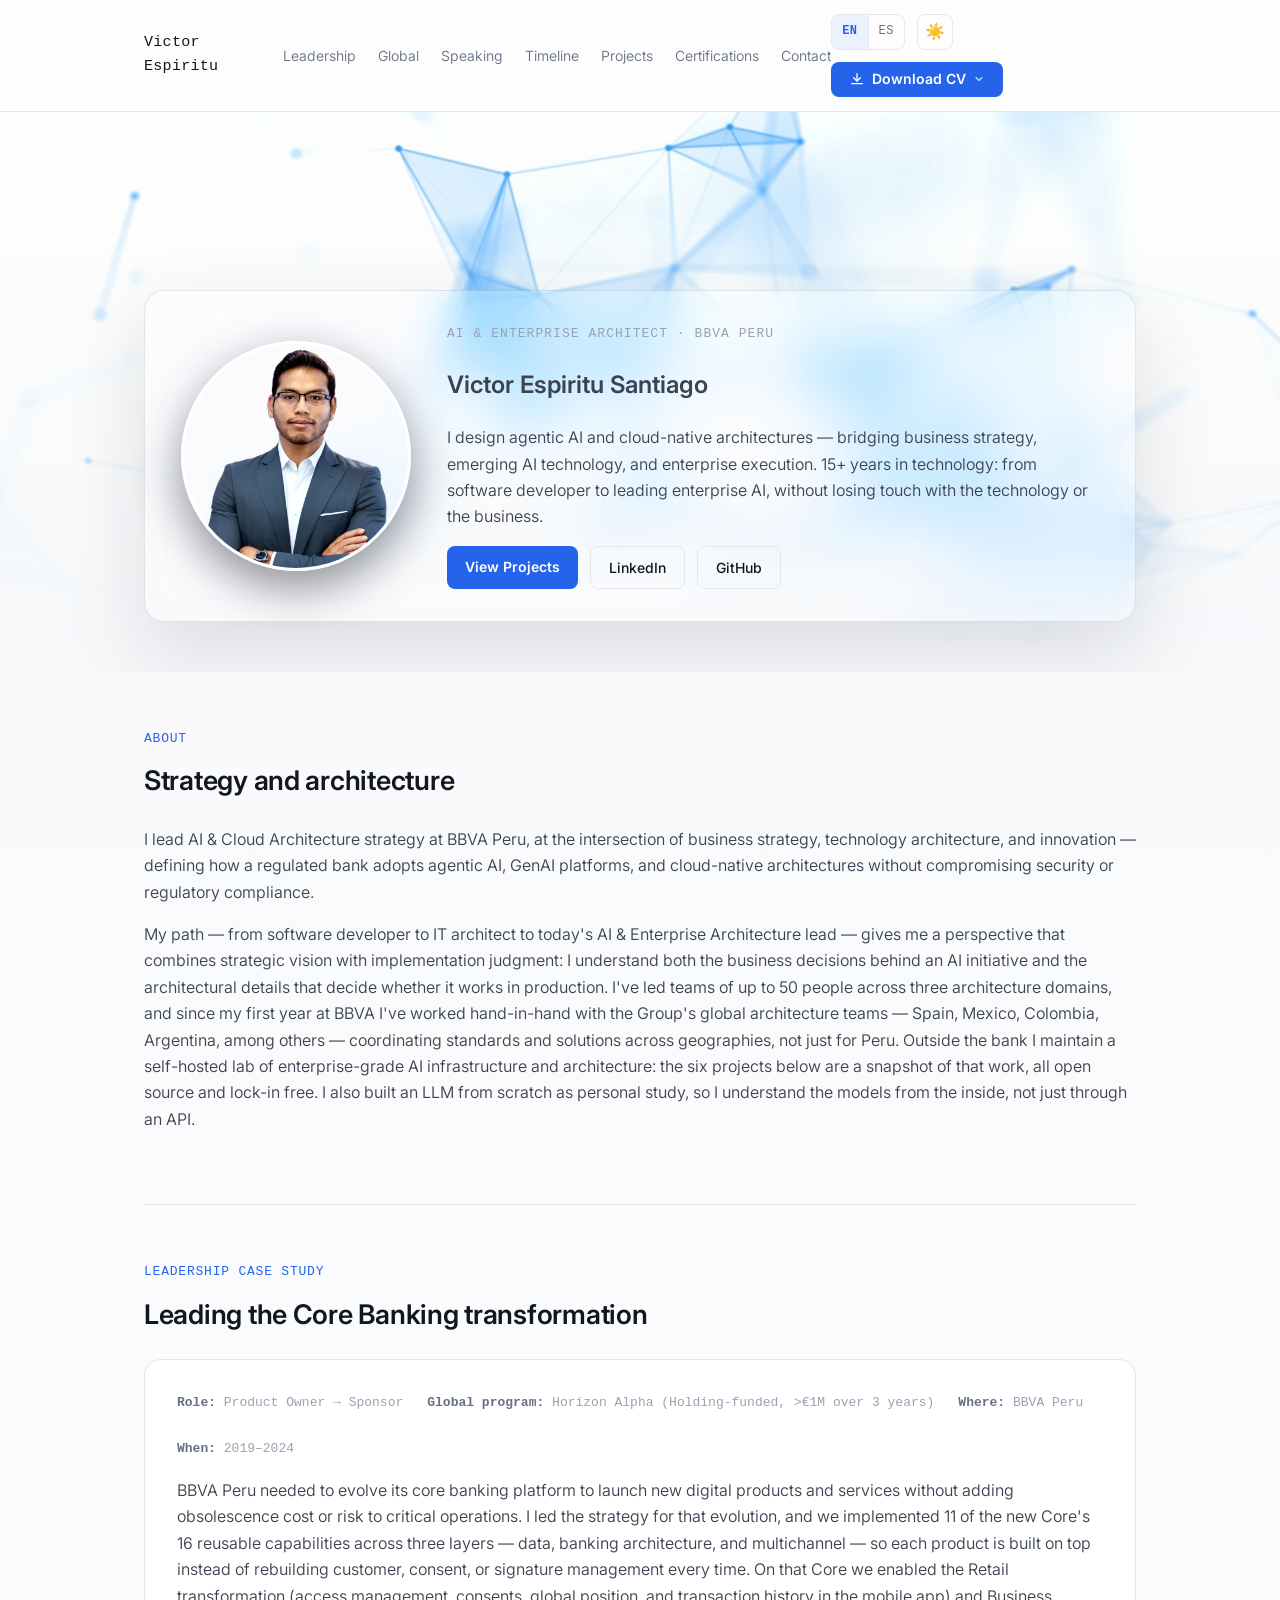
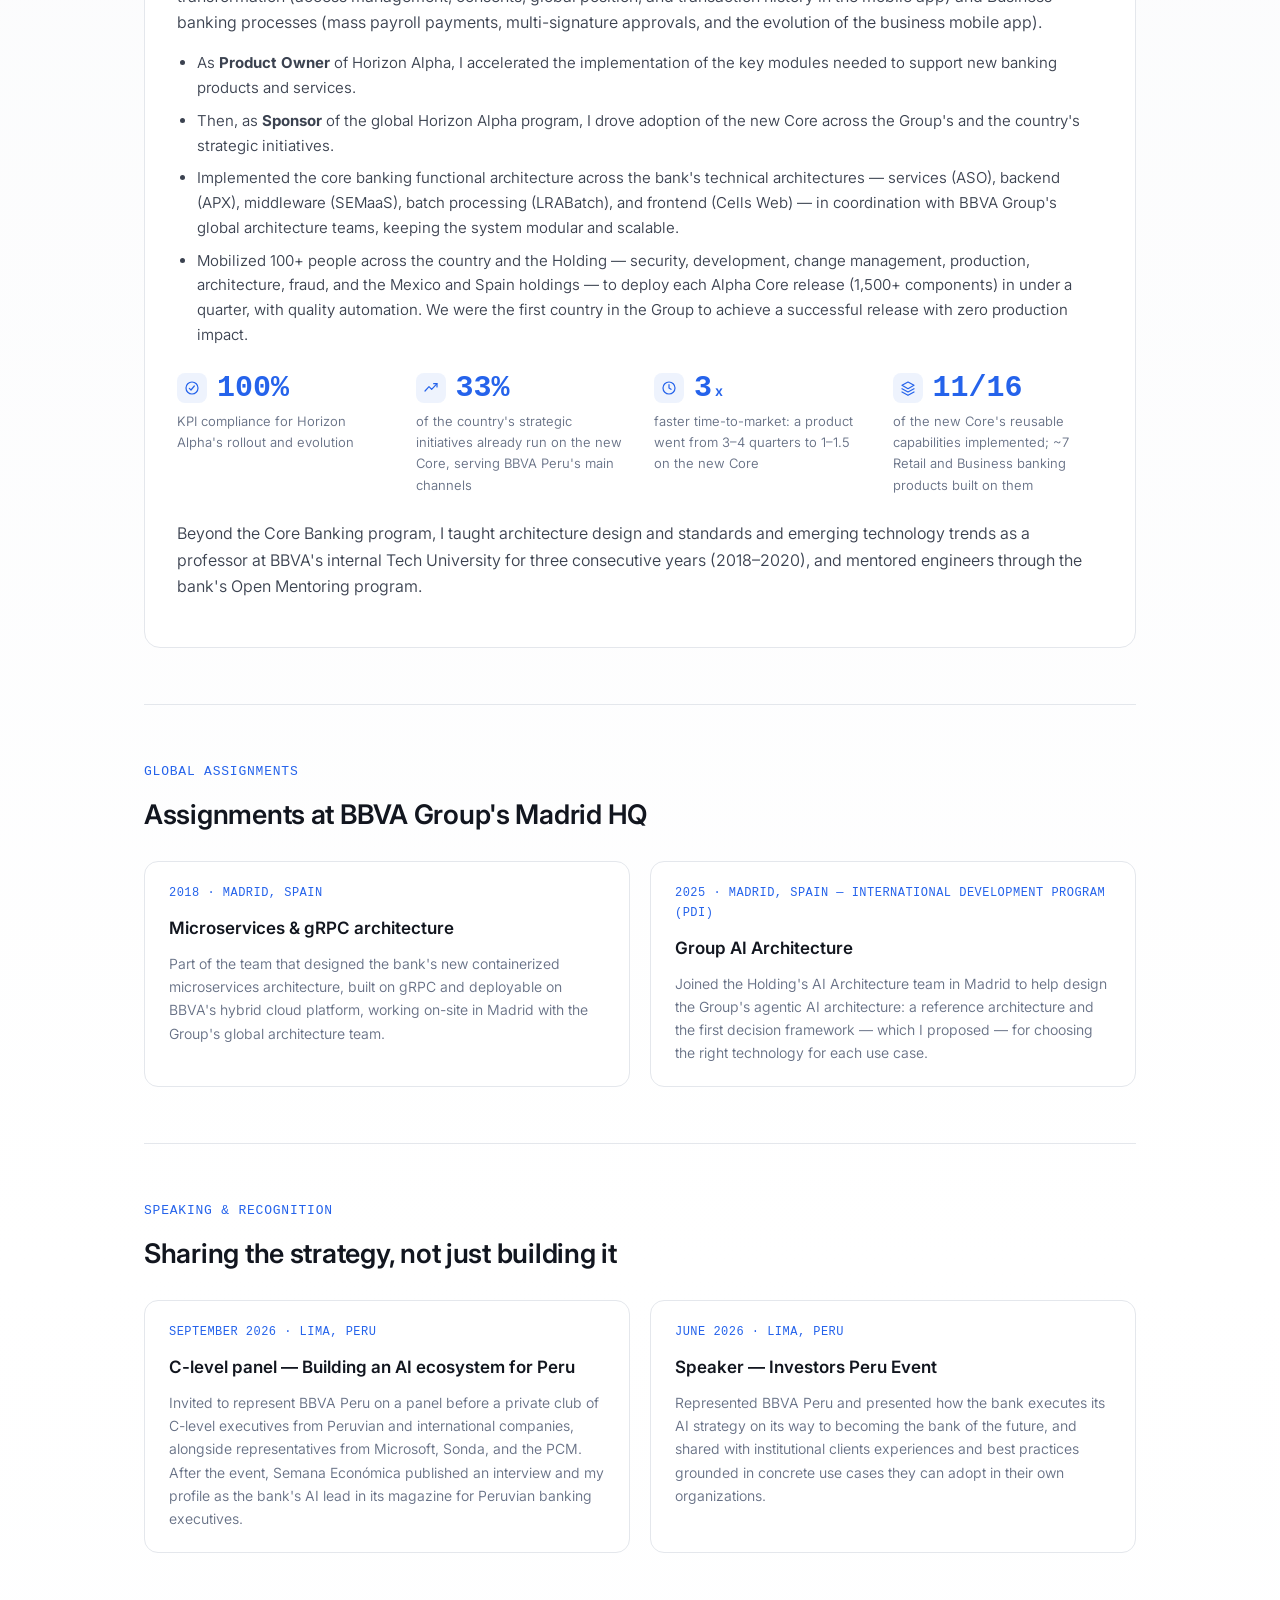
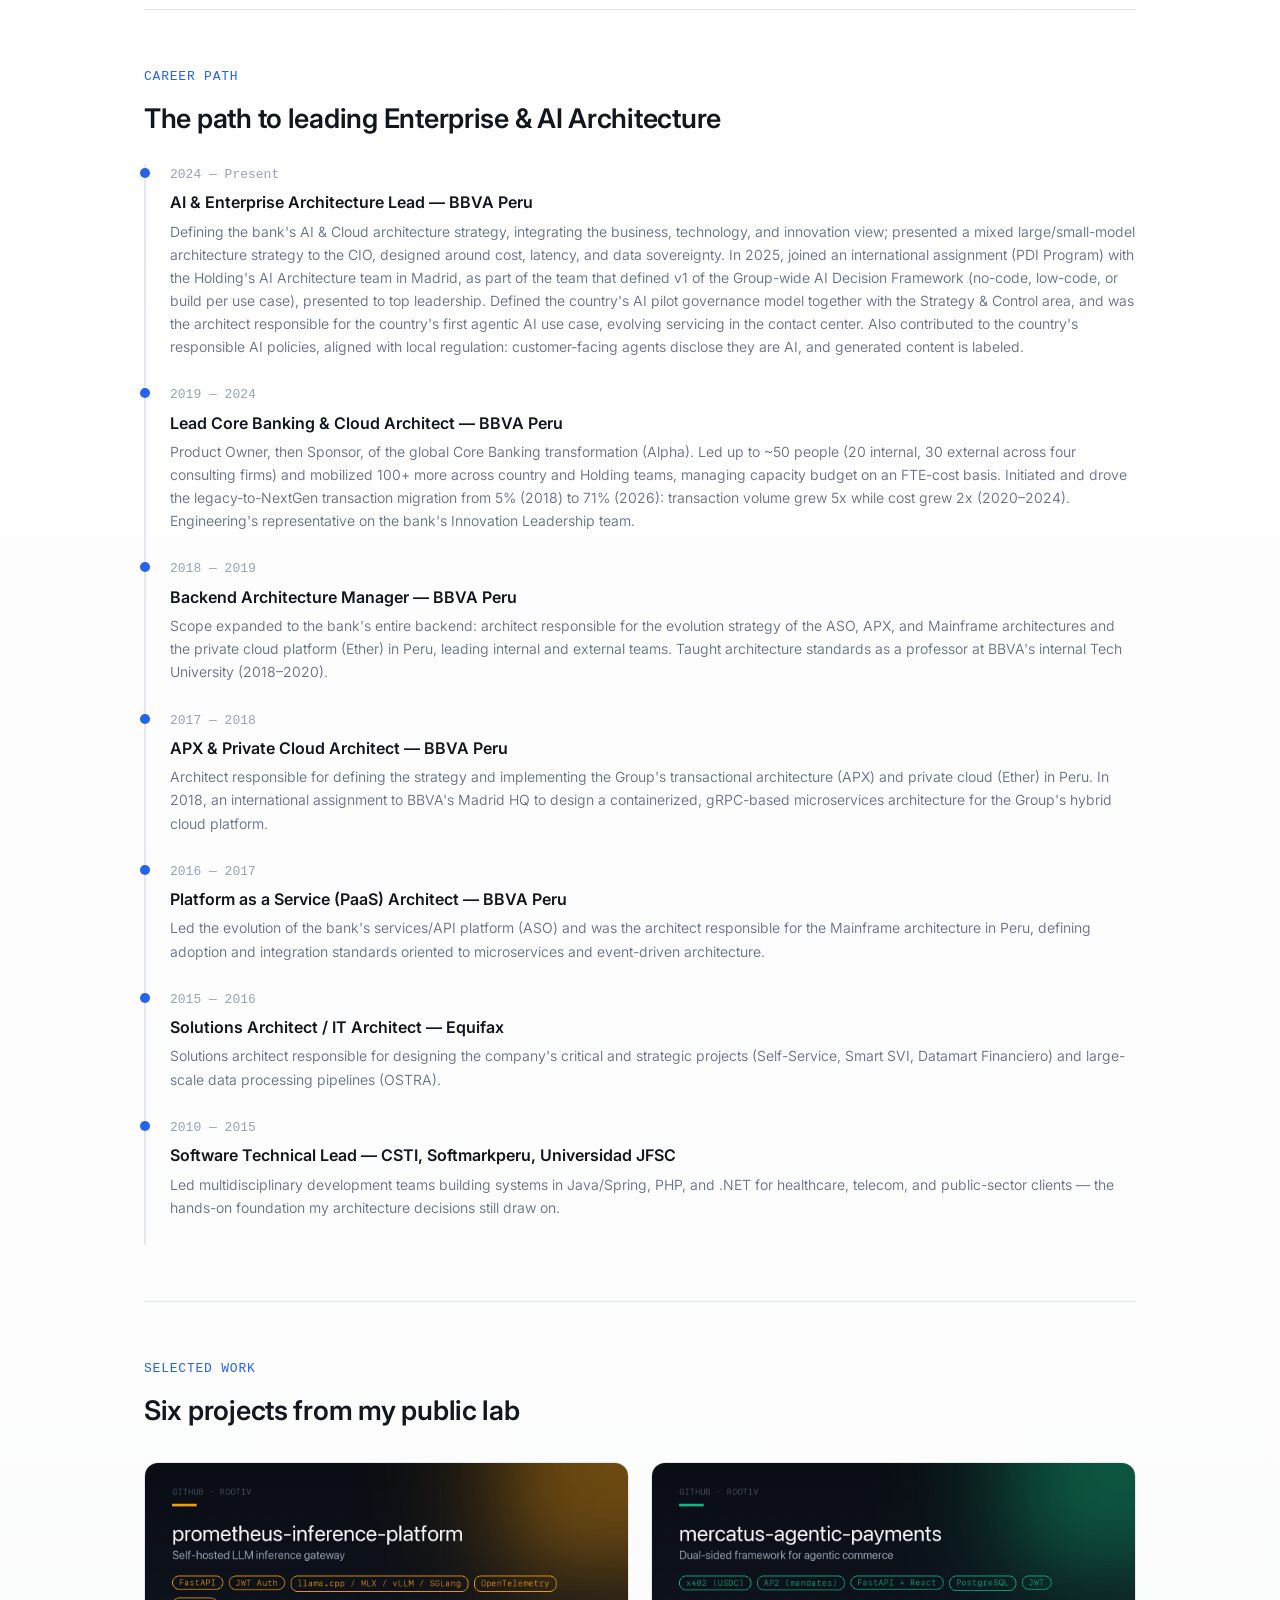
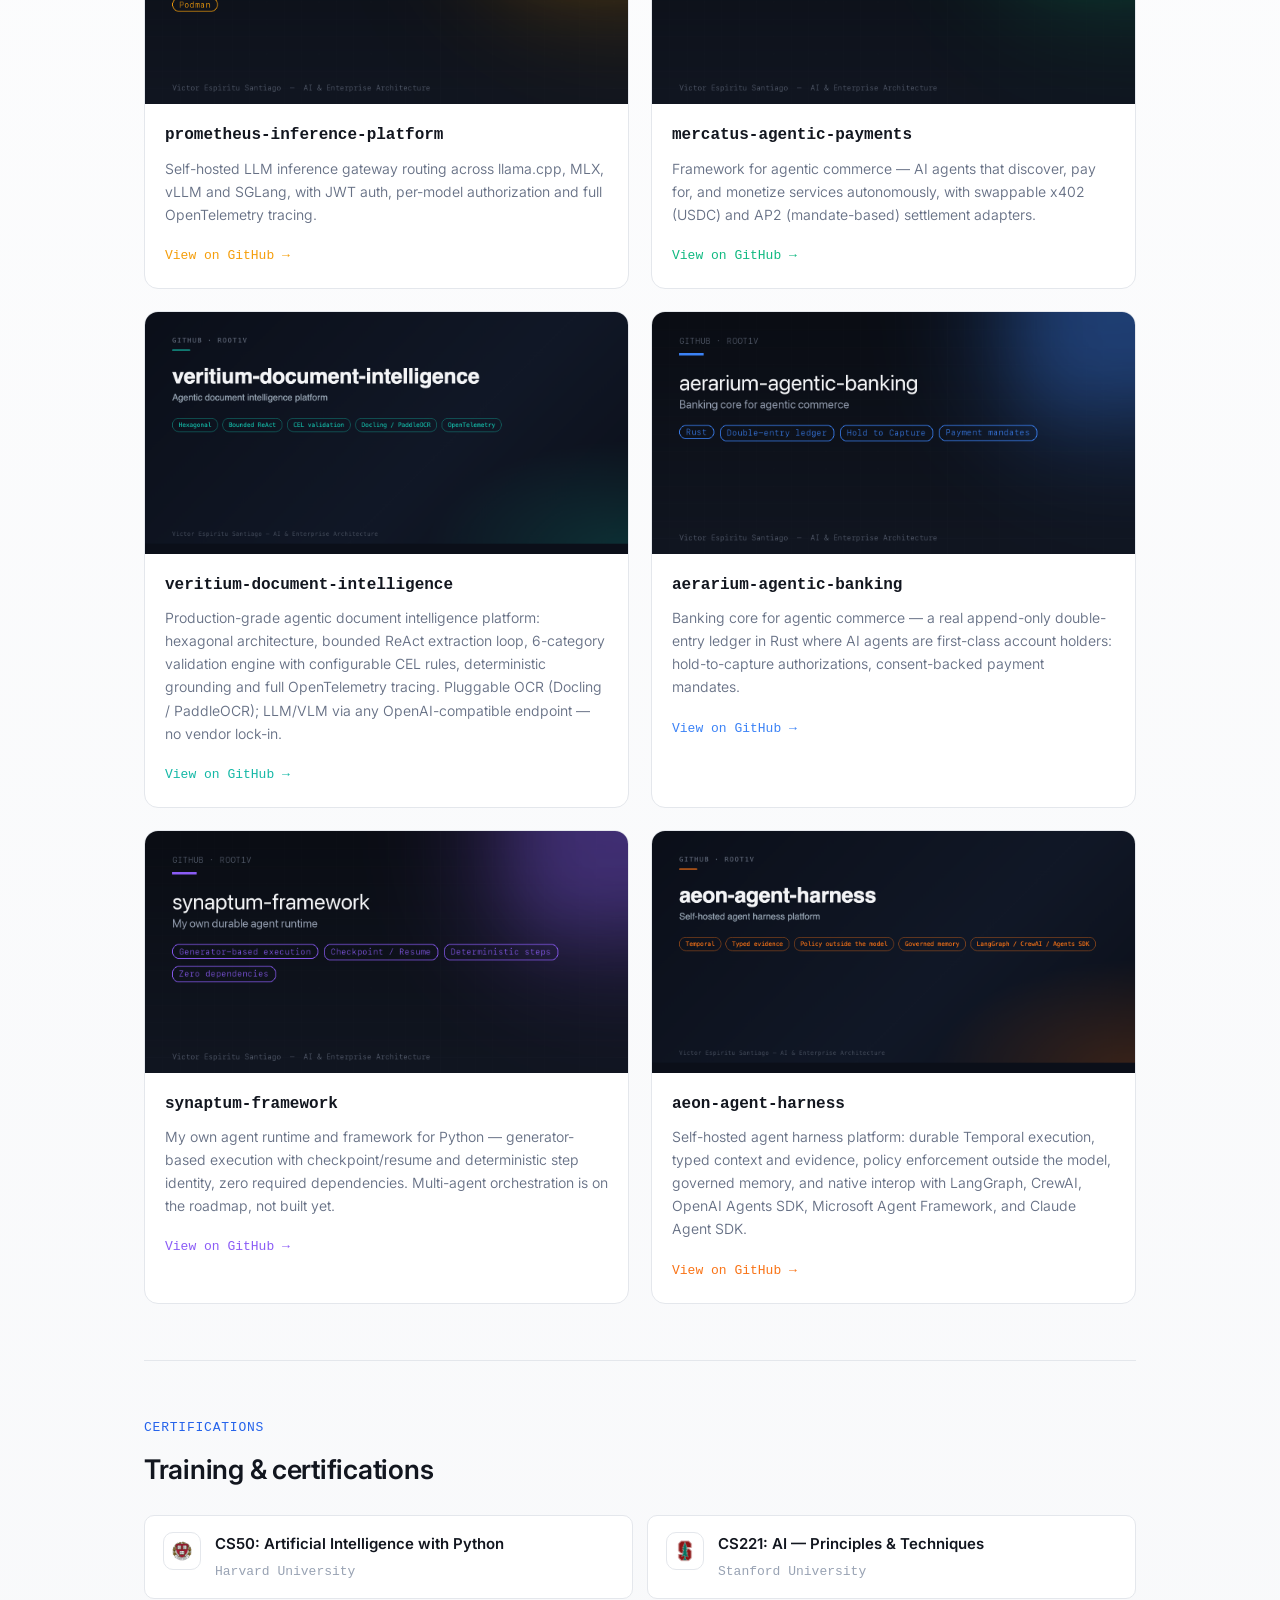
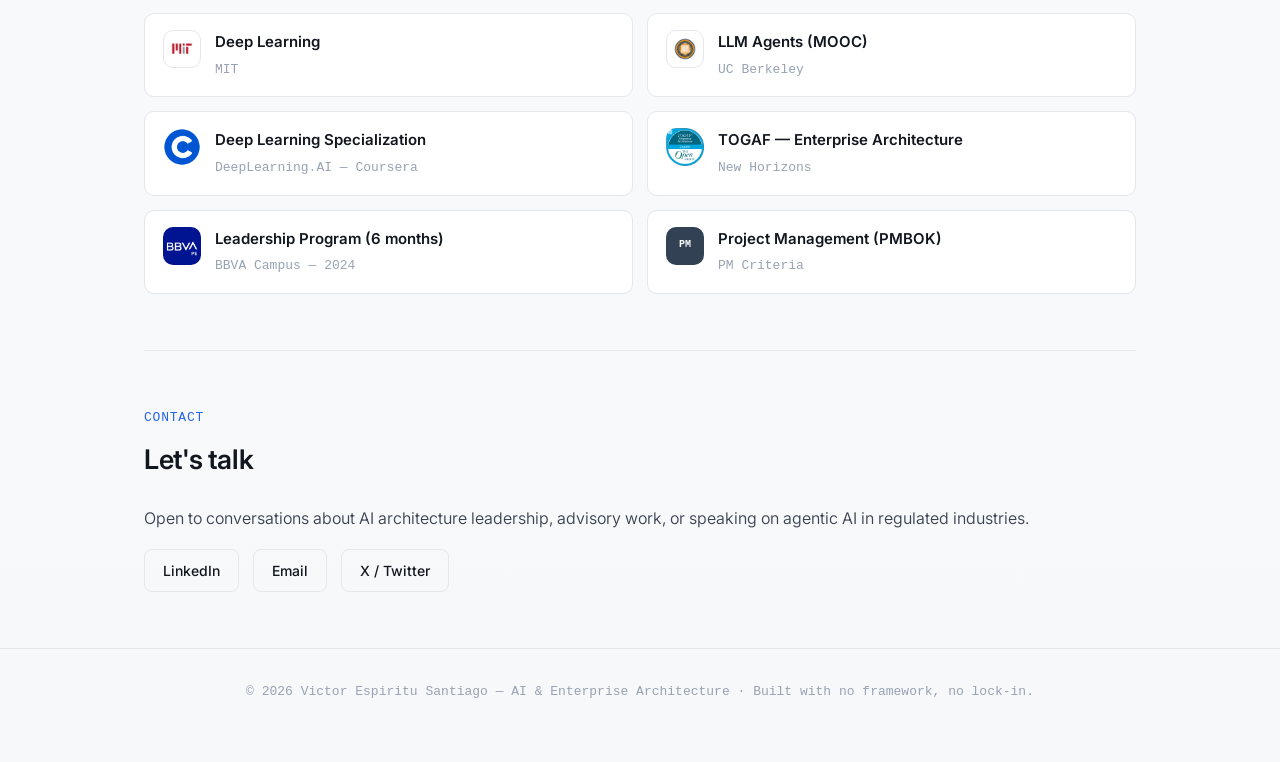
==== index.html @ 9eddf84a "Add Spanish CV and a Download CV menu with EN/ES choice; re-render both PDFs at 2 pages Co-Authored-" ====
<!doctype html>
<html lang="en">
<head>
<meta charset="utf-8" />
<meta name="viewport" content="width=device-width, initial-scale=1" />
<title>Victor Espiritu Santiago — AI & Enterprise Architect</title>
<meta name="description" content="AI & Enterprise Architect at BBVA. Agentic AI, cloud-native architecture, and self-hosted LLM infrastructure — bridging business strategy and hands-on engineering." />
<link rel="canonical" href="https://root1v.github.io/portfolio/" />

<!-- Favicons -->
<link rel="icon" type="image/svg+xml" href="assets/img/favicon.svg" />
<link rel="icon" type="image/png" sizes="32x32" href="assets/img/favicon-32.png" />
<link rel="icon" type="image/png" sizes="16x16" href="assets/img/favicon-16.png" />
<link rel="apple-touch-icon" sizes="180x180" href="assets/img/apple-touch-icon.png" />
<link rel="manifest" href="assets/site.webmanifest" />
<meta name="theme-color" content="#0b0f19" />

<!-- Open Graph / Twitter Card -->
<meta property="og:type" content="website" />
<meta property="og:site_name" content="Victor Espiritu Santiago" />
<meta property="og:title" content="Victor Espiritu Santiago — AI & Enterprise Architect" />
<meta property="og:description" content="AI & Enterprise Architect at BBVA. Agentic AI, cloud-native architecture, and self-hosted LLM infrastructure — bridging business strategy and hands-on engineering." />
<meta property="og:url" content="https://root1v.github.io/portfolio/" />
<meta property="og:image" content="https://root1v.github.io/portfolio/assets/img/og-image.jpg" />
<meta property="og:image:width" content="1200" />
<meta property="og:image:height" content="630" />
<meta name="twitter:card" content="summary_large_image" />
<meta name="twitter:site" content="@VEspirituS" />
<meta name="twitter:title" content="Victor Espiritu Santiago — AI & Enterprise Architect" />
<meta name="twitter:description" content="AI & Enterprise Architect at BBVA. Agentic AI, cloud-native architecture, and self-hosted LLM infrastructure — bridging business strategy and hands-on engineering." />
<meta name="twitter:image" content="https://root1v.github.io/portfolio/assets/img/og-image.jpg" />

<script>
  (function () {
    var saved = null;
    try { saved = localStorage.getItem("theme"); } catch (e) {}
    var theme = saved || (window.matchMedia && window.matchMedia("(prefers-color-scheme: light)").matches ? "light" : "dark");
    document.documentElement.setAttribute("data-theme", theme);
  })();
  // Always start a fresh load/refresh at the top of the page instead of
  // wherever the browser last had you scrolled (or an old #anchor in the URL).
  if ("scrollRestoration" in history) {
    history.scrollRestoration = "manual";
  }
  window.addEventListener("load", function () {
    window.scrollTo(0, 0);
  });
</script>
<link rel="preconnect" href="https://fonts.googleapis.com" />
<link rel="preconnect" href="https://fonts.gstatic.com" crossorigin />
<link href="https://fonts.googleapis.com/css2?family=Inter:wght@300;400;500;600;700&display=swap" rel="stylesheet" />
<link rel="stylesheet" href="assets/css/style.css?v=11" />
<script type="application/ld+json">
{
  "@context": "https://schema.org",
  "@type": "Person",
  "name": "Victor Espiritu Santiago",
  "alternateName": "Root1V",
  "jobTitle": "AI & Enterprise Architecture Lead",
  "worksFor": { "@type": "Organization", "name": "BBVA Peru" },
  "url": "https://root1v.github.io/portfolio/",
  "sameAs": [
    "https://github.com/Root1V",
    "https://www.linkedin.com/in/victor-espiritu-santiago-89873782/",
    "https://x.com/VEspirituS"
  ],
  "knowsAbout": [
    "Enterprise Architecture", "TOGAF", "Agentic AI", "Generative AI",
    "Cloud Architecture", "LLM Inference", "Core Banking Transformation"
  ]
}
</script>
</head>
<body>

<header class="site-nav">
  <div class="nav-inner">
    <div class="brand">Victor Espiritu</div>
    <nav class="nav-links">
      <a href="#leadership" data-i18n="nav.leadership">Leadership</a>
      <a href="#global" data-i18n="nav.global">Global</a>
      <a href="#speaking" data-i18n="nav.speaking">Speaking</a>
      <a href="#timeline" data-i18n="nav.timeline">Timeline</a>
      <a href="#projects" data-i18n="nav.projects">Projects</a>
      <a href="#certifications" data-i18n="nav.certs">Certifications</a>
      <a href="#contact" data-i18n="nav.contact">Contact</a>
    </nav>
    <div class="hero-cta nav-actions">
      <div class="lang-toggle" role="group" aria-label="Language">
        <button type="button" data-lang="en" aria-pressed="true">EN</button>
        <button type="button" data-lang="es" aria-pressed="false">ES</button>
      </div>
      <button class="theme-toggle" id="theme-toggle" type="button" aria-label="Toggle light/dark theme">🌙</button>
      <div class="cv-menu">
        <button class="btn btn-primary cv-btn" id="cv-btn" type="button" aria-haspopup="true" aria-expanded="false" aria-controls="cv-list">
          <svg class="cv-icon" viewBox="0 0 24 24" fill="none" stroke="currentColor" stroke-width="2" stroke-linecap="round" stroke-linejoin="round" aria-hidden="true"><path d="M12 4v11"/><path d="m7 10 5 5 5-5"/><path d="M4 19h16"/></svg>
          <span class="cv-label" data-i18n="nav.resume">Download CV</span>
          <span class="cv-label-short" aria-hidden="true">CV</span>
          <svg class="cv-caret" viewBox="0 0 24 24" fill="none" stroke="currentColor" stroke-width="2.2" stroke-linecap="round" stroke-linejoin="round" aria-hidden="true"><path d="m6 9 6 6 6-6"/></svg>
        </button>
        <ul class="cv-list" id="cv-list" role="menu" aria-label="Choose CV language">
          <li role="none"><a role="menuitem" href="assets/Victor_Espiritu_Santiago_Resume.pdf" download><span class="cv-flag">EN</span><span data-i18n="nav.cv.en">English</span></a></li>
          <li role="none"><a role="menuitem" href="assets/Victor_Espiritu_Santiago_CV_ES.pdf" download><span class="cv-flag">ES</span><span data-i18n="nav.cv.es">Español</span></a></li>
        </ul>
      </div>
    </div>
  </div>
</header>

<section class="hero-full">
  <div class="hero-inner wrap">
    <div class="glass-panel">
      <div class="glass-photo">
        <img src="assets/img/headshot.png?v=3" alt="Victor Espiritu Santiago" />
      </div>
      <div>
        <div class="hero-eyebrow" data-i18n="hero.eyebrow">AI &amp; Enterprise Architect · BBVA Peru</div>
        <h1>Victor Espiritu Santiago</h1>
        <p class="lede" data-i18n="hero.lede">
          I design agentic AI and cloud-native architectures — bridging business strategy,
          emerging AI technology, and enterprise execution. 15+ years in technology: from software
          developer to leading enterprise AI, without losing touch with the technology or the business.
        </p>
        <div class="hero-cta">
          <a class="btn btn-primary" href="#projects" data-i18n="hero.view">View Projects</a>
          <a class="btn" href="https://www.linkedin.com/in/victor-espiritu-santiago-89873782/" target="_blank" rel="noopener">LinkedIn</a>
          <a class="btn" href="https://github.com/Root1V" target="_blank" rel="noopener">GitHub</a>
        </div>
      </div>
    </div>
  </div>
</section>

<div class="wrap">

  <section id="about">
    <div class="section-label" data-i18n="about.label">About</div>
    <h2 data-i18n="about.h2">Strategy and architecture</h2>
    <p class="lead-p" data-i18n="about.p1">
      I lead AI &amp; Cloud Architecture strategy at BBVA Peru, at the intersection of business
      strategy, technology architecture, and innovation — defining how a regulated bank adopts
      agentic AI, GenAI platforms, and cloud-native architectures without compromising security
      or regulatory compliance.
    </p>
    <p class="lead-p" data-i18n="about.p2">
      My path — from software developer to IT architect to today's AI &amp; Enterprise Architecture
      lead — gives me a perspective that combines strategic vision with implementation judgment:
      I understand both the business decisions behind an AI initiative and the architectural
      details that decide whether it works in production. I've led teams of up to 50 people across
      three architecture domains, and since my first year at BBVA I've worked hand-in-hand with the
      Group's global architecture teams — Spain, Mexico, Colombia, Argentina, among others —
      coordinating standards and solutions across geographies, not just for Peru. Outside the bank
      I maintain a self-hosted lab of enterprise-grade AI infrastructure and architecture: the six projects below
      are a snapshot of that work, all open source and lock-in free. I also built an LLM from
      scratch as personal study, so I understand the models from the inside, not just through an API.
    </p>
  </section>

  <section id="leadership">
    <div class="section-label" data-i18n="lead.label">Leadership Case Study</div>
    <h2 data-i18n="lead.h2">Leading the Core Banking transformation</h2>
    <div class="case-study">
      <div class="case-meta">
        <span data-i18n="lead.meta.role"><strong>Role:</strong> Product Owner → Sponsor</span>
        <span data-i18n="lead.meta.program"><strong>Global program:</strong> Horizon Alpha (Holding-funded, &gt;€1M over 3 years)</span>
        <span data-i18n="lead.meta.where"><strong>Where:</strong> BBVA Peru</span>
        <span data-i18n="lead.meta.when"><strong>When:</strong> 2019–2024</span>
      </div>
      <p data-i18n="lead.p1">
        BBVA Peru needed to evolve its core banking platform to launch new digital products and
        services without adding obsolescence cost or risk to critical operations. I led the strategy
        for that evolution, and we implemented 11 of the new Core's 16 reusable capabilities across
        three layers — data, banking architecture, and multichannel — so each product is built on top
        instead of rebuilding customer, consent, or signature management every time. On that Core we
        enabled the Retail transformation (access management, consents, global position, and
        transaction history in the mobile app) and Business banking processes (mass payroll payments,
        multi-signature approvals, and the evolution of the business mobile app).
      </p>
      <ul>
        <li data-i18n="lead.li1">As <strong>Product Owner</strong> of Horizon Alpha, I accelerated the implementation of the key modules needed to support new banking products and services.</li>
        <li data-i18n="lead.li2">Then, as <strong>Sponsor</strong> of the global Horizon Alpha program, I drove adoption of the new Core across the Group's and the country's strategic initiatives.</li>
        <li data-i18n="lead.li3">Implemented the core banking functional architecture across the bank's technical architectures — services (ASO), backend (APX), middleware (SEMaaS), batch processing (LRABatch), and frontend (Cells Web) — in coordination with BBVA Group's global architecture teams, keeping the system modular and scalable.</li>
        <li data-i18n="lead.li4">Mobilized 100+ people across the country and the Holding — security, development, change management, production, architecture, fraud, and the Mexico and Spain holdings — to deploy each Alpha Core release (1,500+ components) in under a quarter, with quality automation. We were the first country in the Group to achieve a successful release with zero production impact.</li>
      </ul>
      <div class="stat-row">
        <div class="stat">
          <div class="stat-top">
            <div class="stat-icon" aria-hidden="true"><svg viewBox="0 0 24 24" fill="none" stroke="currentColor" stroke-width="1.8" stroke-linecap="round" stroke-linejoin="round"><circle cx="12" cy="12" r="9"/><path d="m8 12.5 2.5 2.5 5-6"/></svg></div>
            <div class="num">100%</div>
          </div>
          <div class="label" data-i18n="lead.stat1">KPI compliance for Horizon Alpha's rollout and evolution</div>
        </div>
        <div class="stat">
          <div class="stat-top">
            <div class="stat-icon" aria-hidden="true"><svg viewBox="0 0 24 24" fill="none" stroke="currentColor" stroke-width="1.8" stroke-linecap="round" stroke-linejoin="round"><path d="M3 16.5 9 10l4 4 8-8.5"/><path d="M16 5.5h5v5"/></svg></div>
            <div class="num">33%</div>
          </div>
          <div class="label" data-i18n="lead.stat2">of the country's strategic initiatives already run on the new Core, serving BBVA Peru's main channels</div>
        </div>
        <div class="stat">
          <div class="stat-top">
            <div class="stat-icon" aria-hidden="true"><svg viewBox="0 0 24 24" fill="none" stroke="currentColor" stroke-width="1.8" stroke-linecap="round" stroke-linejoin="round"><circle cx="12" cy="12" r="9"/><path d="M12 7v5l3 2"/></svg></div>
            <div class="num">3<span class="unit">x</span></div>
          </div>
          <div class="label" data-i18n="lead.stat3">faster time-to-market: a product went from 3–4 quarters to 1–1.5 on the new Core</div>
        </div>
        <div class="stat">
          <div class="stat-top">
            <div class="stat-icon" aria-hidden="true"><svg viewBox="0 0 24 24" fill="none" stroke="currentColor" stroke-width="1.8" stroke-linecap="round" stroke-linejoin="round"><path d="M12 3 3 8l9 5 9-5-9-5Z"/><path d="m3 13 9 5 9-5"/><path d="m3 18 9 5 9-5"/></svg></div>
            <div class="num">11/16</div>
          </div>
          <div class="label" data-i18n="lead.stat4">of the new Core's reusable capabilities implemented; ~7 Retail and Business banking products built on them</div>
        </div>
      </div>
      <p data-i18n="lead.p2">
        Beyond the Core Banking program, I taught architecture design and standards and emerging
        technology trends as a professor at BBVA's internal Tech University for three consecutive
        years (2018–2020), and mentored engineers through the bank's Open Mentoring program.
      </p>
    </div>
  </section>

  <section id="global">
    <div class="section-label" data-i18n="global.label">Global Assignments</div>
    <h2 data-i18n="global.h2">Assignments at BBVA Group's Madrid HQ</h2>
    <div class="two-col-grid">
      <div class="info-card">
        <div class="info-card-meta" data-i18n="global.c1.meta">2018 · Madrid, Spain</div>
        <h4 data-i18n="global.c1.h4">Microservices &amp; gRPC architecture</h4>
        <p data-i18n="global.c1.p">Part of the team that designed the bank's new containerized microservices architecture, built on gRPC and deployable on BBVA's hybrid cloud platform, working on-site in Madrid with the Group's global architecture team.</p>
      </div>
      <div class="info-card">
        <div class="info-card-meta" data-i18n="global.c2.meta">2025 · Madrid, Spain — International Development Program (PDI)</div>
        <h4 data-i18n="global.c2.h4">Group AI Architecture</h4>
        <p data-i18n="global.c2.p">Joined the Holding's AI Architecture team in Madrid to help design the Group's agentic AI architecture: a reference architecture and the first decision framework — which I proposed — for choosing the right technology for each use case.</p>
      </div>
    </div>
  </section>

  <section id="speaking">
    <div class="section-label" data-i18n="speak.label">Speaking &amp; Recognition</div>
    <h2 data-i18n="speak.h2">Sharing the strategy, not just building it</h2>
    <div class="two-col-grid">
      <div class="info-card">
        <div class="info-card-meta" data-i18n="speak.c1.meta">September 2026 · Lima, Peru</div>
        <h4 data-i18n="speak.c1.h4">C-level panel — Building an AI ecosystem for Peru</h4>
        <p data-i18n="speak.c1.p">Invited to represent BBVA Peru on a panel before a private club of C-level executives from Peruvian and international companies, alongside representatives from Microsoft, Sonda, and the PCM. After the event, Semana Económica published an interview and my profile as the bank's AI lead in its magazine for Peruvian banking executives.</p>
      </div>
      <div class="info-card">
        <div class="info-card-meta" data-i18n="speak.c2.meta">June 2026 · Lima, Peru</div>
        <h4 data-i18n="speak.c2.h4">Speaker — Investors Peru Event</h4>
        <p data-i18n="speak.c2.p">Represented BBVA Peru and presented how the bank executes its AI strategy on its way to becoming the bank of the future, and shared with institutional clients experiences and best practices grounded in concrete use cases they can adopt in their own organizations.</p>
      </div>
    </div>
  </section>

  <section id="timeline">
    <div class="section-label" data-i18n="tl.label">Career Path</div>
    <h2 data-i18n="tl.h2">The path to leading Enterprise &amp; AI Architecture</h2>
    <div class="timeline">
      <div class="tl-item">
        <div class="tl-date" data-i18n="tl1.date">2024 — Present</div>
        <h4 data-i18n="tl1.h4">AI &amp; Enterprise Architecture Lead — BBVA Peru</h4>
        <p data-i18n="tl1.p">Defining the bank's AI &amp; Cloud architecture strategy, integrating the business, technology, and innovation view; presented a mixed large/small-model architecture strategy to the CIO, designed around cost, latency, and data sovereignty. In 2025, joined an international assignment (PDI Program) with the Holding's AI Architecture team in Madrid, as part of the team that defined v1 of the Group-wide AI Decision Framework (no-code, low-code, or build per use case), presented to top leadership. Defined the country's AI pilot governance model together with the Strategy &amp; Control area, and was the architect responsible for the country's first agentic AI use case, evolving servicing in the contact center. Also contributed to the country's responsible AI policies, aligned with local regulation: customer-facing agents disclose they are AI, and generated content is labeled.</p>
      </div>
      <div class="tl-item">
        <div class="tl-date">2019 — 2024</div>
        <h4 data-i18n="tl2.h4">Lead Core Banking &amp; Cloud Architect — BBVA Peru</h4>
        <p data-i18n="tl2.p">Product Owner, then Sponsor, of the global Core Banking transformation (Alpha). Led up to ~50 people (20 internal, 30 external across four consulting firms) and mobilized 100+ more across country and Holding teams, managing capacity budget on an FTE-cost basis. Initiated and drove the legacy-to-NextGen transaction migration from 5% (2018) to 71% (2026): transaction volume grew 5x while cost grew 2x (2020–2024). Engineering's representative on the bank's Innovation Leadership team.</p>
      </div>
      <div class="tl-item">
        <div class="tl-date">2018 — 2019</div>
        <h4 data-i18n="tl3.h4">Backend Architecture Manager — BBVA Peru</h4>
        <p data-i18n="tl3.p">Scope expanded to the bank's entire backend: architect responsible for the evolution strategy of the ASO, APX, and Mainframe architectures and the private cloud platform (Ether) in Peru, leading internal and external teams. Taught architecture standards as a professor at BBVA's internal Tech University (2018–2020).</p>
      </div>
      <div class="tl-item">
        <div class="tl-date">2017 — 2018</div>
        <h4 data-i18n="tl4.h4">APX &amp; Private Cloud Architect — BBVA Peru</h4>
        <p data-i18n="tl4.p">Architect responsible for defining the strategy and implementing the Group's transactional architecture (APX) and private cloud (Ether) in Peru. In 2018, an international assignment to BBVA's Madrid HQ to design a containerized, gRPC-based microservices architecture for the Group's hybrid cloud platform.</p>
      </div>
      <div class="tl-item">
        <div class="tl-date">2016 — 2017</div>
        <h4 data-i18n="tl5.h4">Platform as a Service (PaaS) Architect — BBVA Peru</h4>
        <p data-i18n="tl5.p">Led the evolution of the bank's services/API platform (ASO) and was the architect responsible for the Mainframe architecture in Peru, defining adoption and integration standards oriented to microservices and event-driven architecture.</p>
      </div>
      <div class="tl-item">
        <div class="tl-date">2015 — 2016</div>
        <h4 data-i18n="tl6.h4">Solutions Architect / IT Architect — Equifax</h4>
        <p data-i18n="tl6.p">Solutions architect responsible for designing the company's critical and strategic projects (Self-Service, Smart SVI, Datamart Financiero) and large-scale data processing pipelines (OSTRA).</p>
      </div>
      <div class="tl-item">
        <div class="tl-date">2010 — 2015</div>
        <h4 data-i18n="tl7.h4">Software Technical Lead — CSTI, Softmarkperu, Universidad JFSC</h4>
        <p data-i18n="tl7.p">Led multidisciplinary development teams building systems in Java/Spring, PHP, and .NET for healthcare, telecom, and public-sector clients — the hands-on foundation my architecture decisions still draw on.</p>
      </div>
    </div>
  </section>

  <section id="projects">
    <div class="section-label" data-i18n="projects.label">Selected Work</div>
    <h2 data-i18n="projects.h2">Six projects from my public lab</h2>
    <div class="projects-grid">
      <div class="project-card" style="--card-accent: var(--c-prometheus)">
        <img src="assets/img/proj-prometheus.png" loading="lazy" alt="prometheus-inference-platform" />
        <div class="project-body">
          <h3>prometheus-inference-platform</h3>
          <p data-i18n="proj.prometheus">Self-hosted LLM inference gateway routing across llama.cpp, MLX, vLLM and SGLang, with JWT auth, per-model authorization and full OpenTelemetry tracing.</p>
          <a class="project-link" href="https://github.com/Root1V/prometheus-inference-platform" target="_blank" rel="noopener" data-i18n="proj.link">View on GitHub →</a>
        </div>
      </div>

      <div class="project-card" style="--card-accent: var(--c-mercatus)">
        <img src="assets/img/proj-mercatus.png" loading="lazy" alt="mercatus-agentic-payments" />
        <div class="project-body">
          <h3>mercatus-agentic-payments</h3>
          <p data-i18n="proj.mercatus">Framework for agentic commerce — AI agents that discover, pay for, and monetize services autonomously, with swappable x402 (USDC) and AP2 (mandate-based) settlement adapters.</p>
          <a class="project-link" href="https://github.com/Root1V/mercatus-agentic-payments" target="_blank" rel="noopener" data-i18n="proj.link">View on GitHub →</a>
        </div>
      </div>

      <div class="project-card" style="--card-accent: var(--c-veritium)">
        <img src="assets/img/proj-veritium.png" loading="lazy" alt="veritium-document-intelligence" />
        <div class="project-body">
          <h3>veritium-document-intelligence</h3>
          <p data-i18n="proj.veritium">Production-grade agentic document intelligence platform: hexagonal architecture, bounded ReAct extraction loop, 6-category validation engine with configurable CEL rules, deterministic grounding and full OpenTelemetry tracing. Pluggable OCR (Docling / PaddleOCR); LLM/VLM via any OpenAI-compatible endpoint — no vendor lock-in.</p>
          <a class="project-link" href="https://github.com/Root1V/veritium-document-intelligence" target="_blank" rel="noopener" data-i18n="proj.link">View on GitHub →</a>
        </div>
      </div>

      <div class="project-card" style="--card-accent: var(--c-aerarium)">
        <img src="assets/img/proj-aerarium.png" loading="lazy" alt="aerarium-agentic-banking" />
        <div class="project-body">
          <h3>aerarium-agentic-banking</h3>
          <p data-i18n="proj.aerarium">Banking core for agentic commerce — a real append-only double-entry ledger in Rust where AI agents are first-class account holders: hold-to-capture authorizations, consent-backed payment mandates.</p>
          <a class="project-link" href="https://github.com/Root1V/aerarium-agentic-banking" target="_blank" rel="noopener" data-i18n="proj.link">View on GitHub →</a>
        </div>
      </div>

      <div class="project-card" style="--card-accent: var(--c-synaptum)">
        <img src="assets/img/proj-synaptum.png" loading="lazy" alt="synaptum-framework" />
        <div class="project-body">
          <h3>synaptum-framework</h3>
          <p data-i18n="proj.synaptum">My own agent runtime and framework for Python — generator-based execution with checkpoint/resume and deterministic step identity, zero required dependencies. Multi-agent orchestration is on the roadmap, not built yet.</p>
          <a class="project-link" href="https://github.com/Root1V/synaptum-framework" target="_blank" rel="noopener" data-i18n="proj.link">View on GitHub →</a>
        </div>
      </div>

      <div class="project-card" style="--card-accent: var(--c-aeon)">
        <img src="assets/img/proj-aeon.png" loading="lazy" alt="aeon-agent-harness" />
        <div class="project-body">
          <h3>aeon-agent-harness</h3>
          <p data-i18n="proj.aeon">Self-hosted agent harness platform: durable Temporal execution, typed context and evidence, policy enforcement outside the model, governed memory, and native interop with LangGraph, CrewAI, OpenAI Agents SDK, Microsoft Agent Framework, and Claude Agent SDK.</p>
          <a class="project-link" href="https://github.com/Root1V/aeon-agent-harness" target="_blank" rel="noopener" data-i18n="proj.link">View on GitHub →</a>
        </div>
      </div>


    </div>
  </section>

  <section id="certifications">
    <div class="section-label" data-i18n="cert.label">Certifications</div>
    <h2 data-i18n="cert.h2">Training &amp; certifications</h2>
    <div class="cert-grid">
      <div class="cert-card">
        <div class="cert-icon cert-icon--logo" aria-hidden="true"><img src="assets/img/logos/harvard.png" alt="" loading="lazy"></div>
        <div class="cert-body">
          <div class="cert-name" data-i18n="cert.cs50">CS50: Artificial Intelligence with Python</div>
          <div class="cert-org" data-i18n="cert.harvard">Harvard University</div>
        </div>
      </div>
      <div class="cert-card">
        <div class="cert-icon cert-icon--logo" aria-hidden="true"><img src="assets/img/logos/stanford.png" alt="" loading="lazy"></div>
        <div class="cert-body">
          <div class="cert-name" data-i18n="cert.cs221">CS221: AI — Principles &amp; Techniques</div>
          <div class="cert-org" data-i18n="cert.stanford">Stanford University</div>
        </div>
      </div>
      <div class="cert-card">
        <div class="cert-icon cert-icon--logo" aria-hidden="true"><img src="assets/img/logos/mit.png" alt="" loading="lazy"></div>
        <div class="cert-body">
          <div class="cert-name">Deep Learning</div>
          <div class="cert-org">MIT</div>
        </div>
      </div>
      <div class="cert-card">
        <div class="cert-icon cert-icon--logo" aria-hidden="true"><img src="assets/img/logos/berkeley.png" alt="" loading="lazy"></div>
        <div class="cert-body">
          <div class="cert-name" data-i18n="cert.llm">LLM Agents (MOOC)</div>
          <div class="cert-org">UC Berkeley</div>
        </div>
      </div>
      <div class="cert-card">
        <div class="cert-icon cert-icon--logo-fill" aria-hidden="true"><img src="assets/img/logos/coursera.png" alt="" loading="lazy"></div>
        <div class="cert-body">
          <div class="cert-name" data-i18n="cert.dlspec">Deep Learning Specialization</div>
          <div class="cert-org">DeepLearning.AI — Coursera</div>
        </div>
      </div>
      <div class="cert-card">
        <div class="cert-icon cert-icon--logo-fill" aria-hidden="true"><img src="assets/img/logos/togaf.png" alt="" loading="lazy"></div>
        <div class="cert-body">
          <div class="cert-name" data-i18n="cert.togaf">TOGAF — Enterprise Architecture</div>
          <div class="cert-org">New Horizons</div>
        </div>
      </div>
      <div class="cert-card">
        <div class="cert-icon cert-icon--logo-fill" aria-hidden="true"><img src="assets/img/logos/bbva.png" alt="" loading="lazy"></div>
        <div class="cert-body">
          <div class="cert-name" data-i18n="cert.lead">Leadership Program (6 months)</div>
          <div class="cert-org">BBVA Campus — 2024</div>
        </div>
      </div>
      <div class="cert-card">
        <div class="cert-icon cert-icon--sm" aria-hidden="true" style="background:#334155;color:#fff;">PM</div>
        <div class="cert-body">
          <div class="cert-name" data-i18n="cert.pm">Project Management (PMBOK)</div>
          <div class="cert-org">PM Criteria</div>
        </div>
      </div>
    </div>
  </section>

  <section id="contact">
    <div class="section-label" data-i18n="contact.label">Contact</div>
    <h2 data-i18n="contact.h2">Let's talk</h2>
    <p class="lead-p" data-i18n="contact.p">Open to conversations about AI architecture leadership, advisory work, or speaking on agentic AI in regulated industries.</p>
    <div class="contact-links">
      <a class="btn" href="https://www.linkedin.com/in/victor-espiritu-santiago-89873782/" target="_blank" rel="noopener">LinkedIn</a>
      <a class="btn" href="mailto:espiritusantiagovictor@gmail.com">Email</a>
      <a class="btn" href="https://x.com/VEspirituS" target="_blank" rel="noopener">X / Twitter</a>
    </div>
  </section>

</div>

<footer>
  © <span id="year"></span> <span data-i18n="footer.text">Victor Espiritu Santiago — AI &amp; Enterprise Architecture · Built with no framework, no lock-in.</span>
</footer>

<script>
  (function () {
    var btn = document.getElementById("theme-toggle");
    function sync() {
      var current = document.documentElement.getAttribute("data-theme") || "dark";
      btn.textContent = current === "light" ? "☀️" : "🌙";
    }
    sync();
    btn.addEventListener("click", function () {
      var current = document.documentElement.getAttribute("data-theme") || "dark";
      var next = current === "light" ? "dark" : "light";
      document.documentElement.setAttribute("data-theme", next);
      try { localStorage.setItem("theme", next); } catch (e) {}
      sync();
    });
  })();

  document.getElementById("year").textContent = new Date().getFullYear();

  (function () {
    var menu = document.querySelector(".cv-menu");
    var btn = document.getElementById("cv-btn");
    var list = document.getElementById("cv-list");
    if (!menu || !btn || !list) return;
    function setOpen(open) {
      menu.classList.toggle("open", open);
      btn.setAttribute("aria-expanded", open ? "true" : "false");
    }
    btn.addEventListener("click", function (e) {
      e.stopPropagation();
      var open = !menu.classList.contains("open");
      setOpen(open);
      if (open) { var first = list.querySelector("a"); if (first) first.focus(); }
    });
    list.addEventListener("click", function () { setOpen(false); });
    document.addEventListener("click", function (e) { if (!menu.contains(e.target)) setOpen(false); });
    document.addEventListener("keydown", function (e) {
      if (e.key === "Escape" && menu.classList.contains("open")) { setOpen(false); btn.focus(); }
    });
  })();
</script>
<script src="assets/js/i18n.js?v=14"></script>

</body>
</html>
---- assets/css/style.css ----
:root {
  --bg-0: #0b0f19;
  --bg-1: #111827;
  --bg-card: #141b2b;
  --border: #1f2937;
  --text-0: #f3f4f6;
  --text-1: #c3cad6;
  --text-2: #94a2b0;
  --text-dim: #5a6272;
  --accent: #60a5fa;
  --accent-soft: rgba(96, 165, 250, 0.12);
  --on-accent: #0b0f19;
  --nav-bg: rgba(11, 15, 25, 0.75);
  --photo-bg: url("../img/hero-wide-dark.jpg?v=3");

  --c-prometheus: #f59e0b;
  --c-mercatus: #10b981;
  --c-synaptum: #8b5cf6;
  --c-aerarium: #3b82f6;
  --c-argus: #f43f5e;
  --c-veritium: #14b8a6;
  --c-aeon: #f97316;

  --mono: "SFMono-Regular", ui-monospace, Menlo, Consolas, monospace;
  --sans: "Inter", -apple-system, BlinkMacSystemFont, "Segoe UI", Roboto, Helvetica, Arial, sans-serif;

  color-scheme: dark;
}

:root[data-theme="light"] {
  --bg-0: #f7f8fa;
  --bg-1: #ffffff;
  --bg-card: #ffffff;
  --border: #e4e7ec;
  --text-0: #12161f;
  --text-1: #3b4250;
  --text-2: #667085;
  --text-dim: #98a2b3;
  --accent: #2563eb;
  --accent-soft: rgba(37, 99, 235, 0.08);
  --on-accent: #ffffff;
  --nav-bg: rgba(255, 255, 255, 0.75);
  --photo-bg: url("../img/hero-wide-light.jpg?v=5");
  color-scheme: light;
}

* { box-sizing: border-box; }

html { scroll-behavior: smooth; }

body {
  margin: 0;
  background: linear-gradient(180deg, var(--bg-0), var(--bg-1) 40%, var(--bg-0));
  color: var(--text-1);
  font-family: var(--sans);
  font-weight: 350;
  line-height: 1.65;
  -webkit-font-smoothing: antialiased;
  transition: background-color 0.2s ease, color 0.2s ease;
}

.wrap {
  max-width: 1040px;
  margin: 0 auto;
  padding: 0 24px;
}

a { color: var(--accent); text-decoration: none; }
a:hover { text-decoration: underline; }

h1, h2, h3, h4, h5, h6 { font-weight: 600; }

/* Nav */
header.site-nav {
  position: sticky;
  top: 0;
  z-index: 20;
  backdrop-filter: blur(10px);
  background: var(--nav-bg);
  border-bottom: 1px solid var(--border);
}
.nav-inner {
  display: flex;
  align-items: center;
  justify-content: space-between;
  padding: 14px 24px;
  max-width: 1040px;
  margin: 0 auto;
}
.brand {
  font-family: var(--mono);
  color: var(--text-0);
  font-weight: 500;
  font-size: 15px;
  letter-spacing: 0.02em;
}
.nav-links { display: flex; gap: 22px; font-size: 14px; }
.nav-links a { color: var(--text-2); }
.nav-links a:hover { color: var(--text-0); text-decoration: none; }
.btn {
  display: inline-block;
  padding: 9px 18px;
  border-radius: 8px;
  border: 1px solid var(--border);
  color: var(--text-0);
  font-size: 14px;
  font-weight: 500;
  white-space: nowrap;
}
.btn:hover { border-color: var(--accent); text-decoration: none; }
.btn-primary {
  background: var(--accent);
  color: var(--on-accent);
  border: none;
  font-weight: 600;
}
.btn-primary:hover { opacity: 0.9; }

.theme-toggle {
  display: inline-flex;
  align-items: center;
  justify-content: center;
  width: 36px;
  height: 36px;
  border-radius: 8px;
  border: 1px solid var(--border);
  background: transparent;
  color: var(--text-1);
  cursor: pointer;
  font-size: 16px;
  line-height: 1;
}
.theme-toggle:hover { border-color: var(--accent); color: var(--text-0); }
.nav-actions { gap: 10px; }
.lang-toggle {
  display: inline-flex;
  height: 36px;
  border: 1px solid var(--border);
  border-radius: 8px;
  overflow: hidden;
  font-family: var(--mono);
  font-size: 12px;
}
.lang-toggle button {
  background: transparent;
  border: 0;
  color: var(--text-2);
  padding: 0 10px;
  cursor: pointer;
  font: inherit;
  letter-spacing: 0.04em;
}
.lang-toggle button + button { border-left: 1px solid var(--border); }
.lang-toggle button:hover { color: var(--text-0); }
.lang-toggle button.active { background: var(--accent-soft); color: var(--accent); font-weight: 600; }

/* Download CV menu */
.cv-menu { position: relative; }
.cv-btn {
  display: inline-flex;
  align-items: center;
  gap: 7px;
  cursor: pointer;
  font-family: inherit;
  line-height: 1.2;
}
.cv-icon { width: 16px; height: 16px; flex-shrink: 0; }
.cv-label-short { display: none; }
.cv-caret { width: 12px; height: 12px; flex-shrink: 0; opacity: 0.8; transition: transform 0.18s ease; }
.cv-menu.open .cv-caret { transform: rotate(180deg); }
.cv-list {
  position: absolute;
  top: calc(100% + 8px);
  right: 0;
  min-width: 160px;
  margin: 0;
  padding: 6px;
  list-style: none;
  background: var(--bg-card);
  border: 1px solid var(--border);
  border-radius: 10px;
  box-shadow: 0 12px 32px rgba(0, 0, 0, 0.18);
  z-index: 30;
  opacity: 0;
  visibility: hidden;
  transform: translateY(-4px);
  transition: opacity 0.15s ease, transform 0.15s ease, visibility 0.15s;
}
.cv-menu.open .cv-list { opacity: 1; visibility: visible; transform: translateY(0); }
.cv-list a {
  display: flex;
  align-items: center;
  gap: 10px;
  padding: 9px 10px;
  border-radius: 7px;
  color: var(--text-0);
  font-size: 14px;
  font-weight: 500;
  white-space: nowrap;
}
.cv-list a:hover, .cv-list a:focus-visible { background: var(--accent-soft); color: var(--accent); text-decoration: none; outline: none; }
.cv-flag {
  font-family: var(--mono);
  font-size: 11px;
  font-weight: 600;
  letter-spacing: 0.04em;
  color: var(--accent);
  background: var(--accent-soft);
  border-radius: 5px;
  padding: 2px 6px;
}

/* Hero — full-bleed building photo with a frosted glass panel on top */
.hero-full {
  position: relative;
  width: 100%;
  min-height: 560px;
  display: flex;
  align-items: flex-end;
  background-image: var(--photo-bg);
  background-size: cover;
  background-position: center 70%;
  transition: background-image 0.2s ease;
  overflow: hidden;
}
.hero-full::before {
  content: "";
  position: absolute;
  inset: 0;
  background: linear-gradient(180deg, rgba(0,0,0,0.15) 0%, var(--bg-0) 96%);
  opacity: 1;
}
:root[data-theme="light"] .hero-full::before {
  background: linear-gradient(180deg, rgba(255,255,255,0.1) 0%, var(--bg-0) 96%);
}
.hero-inner {
  position: relative;
  z-index: 2;
  width: 100%;
  padding-bottom: 0;
}
.glass-panel {
  display: grid;
  grid-template-columns: auto 1fr;
  gap: 36px;
  align-items: center;
  background: rgba(20, 27, 43, 0.16);
  backdrop-filter: blur(24px) saturate(150%);
  -webkit-backdrop-filter: blur(24px) saturate(150%);
  border: 1px solid rgba(255, 255, 255, 0.14);
  border-radius: 20px;
  padding: 32px 36px;
  margin-bottom: -70px;
  transform: translateY(-64px);
  box-shadow: 0 30px 80px rgba(0,0,0,0.35);
}
:root[data-theme="light"] .glass-panel {
  background: rgba(255, 255, 255, 0.18);
  border: 1px solid rgba(20, 27, 43, 0.1);
  box-shadow: 0 30px 80px rgba(20,27,43,0.12);
}
.glass-photo {
  width: 230px;
  height: 230px;
  border-radius: 50%;
  overflow: hidden;
  border: 3px solid rgba(255,255,255,0.5);
  box-shadow: 0 18px 45px rgba(0,0,0,0.4), 0 0 50px var(--accent-soft);
  flex-shrink: 0;
}
:root[data-theme="light"] .glass-photo { border-color: rgba(255,255,255,0.85); }
.glass-photo img { width: 100%; height: 100%; object-fit: cover; object-position: center 15%; display: block; }

.hero-eyebrow {
  font-family: var(--mono);
  font-size: 13px;
  color: var(--text-dim);
  letter-spacing: 0.08em;
  text-transform: uppercase;
  margin-bottom: 12px;
}
.hero h1 {
  font-size: 40px;
  line-height: 1.2;
  color: var(--text-0);
  margin: 0 0 14px;
  font-weight: 400;
  letter-spacing: -0.01em;
}
.hero .lede {
  font-size: 16px;
  color: var(--text-1);
  max-width: 620px;
  margin-bottom: 22px;
}
.hero-cta { display: flex; gap: 12px; flex-wrap: wrap; }

.spacer-for-panel { height: 70px; }

@media (max-width: 760px) {
  .hero-full { min-height: 420px; background-position: center 60%; }
  .glass-panel {
    grid-template-columns: 1fr;
    justify-items: center;
    text-align: center;
    transform: translateY(-40px);
    margin-bottom: -40px;
    padding: 26px 22px;
  }
  .glass-photo { width: 170px; height: 170px; }
  .hero .lede { max-width: 100%; }
  .hero-cta { justify-content: center; }
  .spacer-for-panel { height: 40px; }
}

/* Sections */
section { padding: 56px 0; border-top: 1px solid var(--border); }
section:first-of-type { border-top: none; }
.section-label {
  font-family: var(--mono);
  font-size: 13px;
  color: var(--accent);
  letter-spacing: 0.06em;
  text-transform: uppercase;
  margin-bottom: 10px;
}
h2 {
  font-size: 27px;
  color: var(--text-0);
  margin: 0 0 22px;
  font-weight: 600;
  letter-spacing: -0.01em;
}
.lead-p { font-size: 16px; max-width: 100%; }

/* Project cards */
.projects-grid {
  display: grid;
  grid-template-columns: repeat(2, 1fr);
  gap: 22px;
  margin-top: 28px;
}
.project-card {
  background: var(--bg-card);
  border: 1px solid var(--border);
  border-radius: 14px;
  overflow: hidden;
  transition: transform 0.15s ease, border-color 0.15s ease;
}
.project-card:hover { transform: translateY(-3px); border-color: var(--card-accent, var(--accent)); }
.project-card img { width: 100%; display: block; aspect-ratio: 1280 / 640; object-fit: cover; }
.project-body { padding: 18px 20px 22px; }
.project-body h3 {
  font-family: var(--mono);
  font-size: 16px;
  color: var(--text-0);
  margin: 0 0 8px;
}
.project-body p { font-size: 14px; color: var(--text-2); margin: 0 0 14px; }
.project-link {
  font-family: var(--mono);
  font-size: 13px;
  color: var(--card-accent, var(--accent));
}
.project-card.span-2 { grid-column: span 2; }
.project-card.span-2 .project-inner { display: grid; grid-template-columns: 1.1fr 1fr; }
.project-card.span-2 img { aspect-ratio: auto; height: 100%; }

/* Leadership case study */
.case-study {
  background: var(--bg-card);
  border: 1px solid var(--border);
  border-radius: 16px;
  padding: 32px;
}
.case-meta {
  display: flex;
  gap: 24px;
  flex-wrap: wrap;
  font-size: 13px;
  color: var(--text-dim);
  font-family: var(--mono);
  margin-bottom: 18px;
}
.case-meta strong { color: var(--text-2); }
.stat-row {
  display: grid;
  grid-template-columns: repeat(4, 1fr);
  gap: 24px 28px;
  margin: 24px 0;
}
.stat { }
.stat-top { display: flex; align-items: center; gap: 10px; margin-bottom: 6px; }
.stat-icon {
  flex-shrink: 0;
  width: 30px;
  height: 30px;
  border-radius: 8px;
  background: var(--accent-soft);
  color: var(--accent);
  display: flex;
  align-items: center;
  justify-content: center;
}
.stat-icon svg { width: 16px; height: 16px; }
.stat .num { font-size: 30px; font-weight: 700; color: var(--accent); font-family: var(--mono); line-height: 1.1; }
.stat .num .unit {
  font-family: var(--sans);
  font-size: 14px;
  font-weight: 600;
  margin-left: 3px;
}
.stat .label { font-size: 13px; color: var(--text-2); }
.case-study ul { padding-left: 20px; margin: 12px 0; }
.case-study li { margin-bottom: 8px; font-size: 15px; }

/* Timeline */
.timeline { border-left: 2px solid var(--border); padding-left: 24px; margin-top: 20px; }
.tl-item { position: relative; padding-bottom: 26px; }
.tl-item::before {
  content: "";
  position: absolute;
  left: -30px;
  top: 4px;
  width: 10px;
  height: 10px;
  border-radius: 50%;
  background: var(--accent);
}
.tl-item .tl-date { font-family: var(--mono); font-size: 13px; color: var(--text-dim); }
.tl-item h4 { margin: 4px 0 4px; color: var(--text-0); font-size: 16px; }
.tl-item p { margin: 0; font-size: 14px; color: var(--text-2); }

/* Certifications */
.cert-grid {
  display: grid;
  grid-template-columns: repeat(2, 1fr);
  gap: 14px;
  margin-top: 22px;
}
.cert-card {
  display: flex;
  align-items: flex-start;
  gap: 14px;
  border: 1px solid var(--border);
  border-radius: 10px;
  padding: 16px 18px;
  background: var(--bg-card);
}
.cert-icon {
  flex-shrink: 0;
  width: 38px;
  height: 38px;
  border-radius: 10px;
  display: flex;
  align-items: center;
  justify-content: center;
  font-family: var(--mono);
  font-weight: 700;
  font-size: 14px;
  letter-spacing: 0.01em;
}
.cert-icon--sm { font-size: 10px; }
.cert-icon--xs { font-size: 8px; letter-spacing: 0.02em; }
.cert-icon--logo {
  background: #ffffff;
  border: 1px solid var(--border);
  padding: 6px;
}
.cert-icon--logo img { width: 100%; height: 100%; object-fit: contain; }
.cert-icon--logo-fill { overflow: hidden; }
.cert-icon--logo-fill img { width: 100%; height: 100%; object-fit: cover; }
.cert-card .cert-name { color: var(--text-0); font-weight: 600; font-size: 15px; }
.cert-card .cert-org { color: var(--text-dim); font-size: 13px; font-family: var(--mono); margin-top: 4px; }

/* Two-column info cards (Global Assignments, Speaking & Recognition) */
.two-col-grid {
  display: grid;
  grid-template-columns: repeat(2, 1fr);
  gap: 20px;
  margin-top: 24px;
}
.info-card {
  border: 1px solid var(--border);
  border-radius: 14px;
  padding: 22px 24px;
  background: var(--bg-card);
}
.info-card-meta {
  font-family: var(--mono);
  font-size: 12px;
  color: var(--accent);
  letter-spacing: 0.04em;
  text-transform: uppercase;
  margin-bottom: 10px;
}
.info-card h4 { color: var(--text-0); font-size: 17px; margin: 0 0 10px; }
.info-card p { color: var(--text-2); font-size: 14px; margin: 0; }

/* Contact */
.contact-links { display: flex; gap: 14px; flex-wrap: wrap; margin-top: 18px; }

footer {
  border-top: 1px solid var(--border);
  padding: 32px 0 60px;
  font-size: 13px;
  color: var(--text-dim);
  font-family: var(--mono);
  text-align: center;
}

@media (max-width: 760px) {
  .hero { grid-template-columns: 1fr; padding-top: 48px; }
  .hero-photo { width: 180px; height: 225px; order: -1; }
  .hero h1 { font-size: 30px; }
  .projects-grid { grid-template-columns: 1fr; }
  .project-card.span-2 { grid-column: span 1; }
  .project-card.span-2 .project-inner { grid-template-columns: 1fr; }
  .cert-grid { grid-template-columns: 1fr; }
  .two-col-grid { grid-template-columns: 1fr; }
  .stat-row { grid-template-columns: repeat(2, 1fr); }
}

@media (max-width: 840px) {
  .nav-links { display: none; }
}

@media (max-width: 480px) {
  .nav-inner { padding: 12px 16px; }
  .brand { font-size: 14px; white-space: nowrap; }
  .nav-actions { gap: 8px; flex-wrap: nowrap; }
  .lang-toggle { height: 32px; font-size: 11px; }
  .lang-toggle button { padding: 0 8px; }
  .theme-toggle { width: 32px; height: 32px; }
  .nav-actions .btn { padding: 8px 12px; font-size: 13px; }
  .cv-btn { gap: 5px; padding: 8px 10px; }
  .cv-icon { width: 15px; height: 15px; }
  .cv-label { display: none; }
  .cv-label-short { display: inline; }
}

/* Print */
@media print {
  * { box-shadow: none !important; text-shadow: none !important; backdrop-filter: none !important; }
  html, body { background: #ffffff !important; color: #111 !important; }
  .site-nav, .theme-toggle, .lang-toggle, .cv-menu, .hero-cta .btn, .spacer-for-panel { display: none !important; }
  .hero-full { background: none !important; min-height: auto !important; padding: 10px 0 20px; }
  .hero-full::before { display: none !important; }
  .glass-panel {
    background: none !important;
    border: none !important;
    box-shadow: none !important;
    padding: 0 !important;
    grid-template-columns: auto 1fr !important;
  }
  .glass-photo { border-color: #ddd !important; }
  .hero-eyebrow, .section-label { color: #444 !important; }
  .hero h1, h2, h3, h4 { color: #111 !important; }
  .lede, .lead-p, p, li, .cert-org, .tl-item p, .project-body p { color: #333 !important; }
  a { color: #111 !important; text-decoration: underline; }
  .project-link[href]::after,
  .contact-links a[href]::after {
    content: " (" attr(href) ")";
    font-size: 10px;
    color: #666;
    text-decoration: none;
  }
  section { padding: 20px 0 !important; border-top: 1px solid #ccc !important; page-break-inside: avoid; }
  .project-card, .info-card, .cert-card, .case-study { border-color: #ccc !important; background: #fff !important; }
  .projects-grid { grid-template-columns: 1fr 1fr !important; }
  footer { color: #666 !important; border-top-color: #ccc !important; }
}
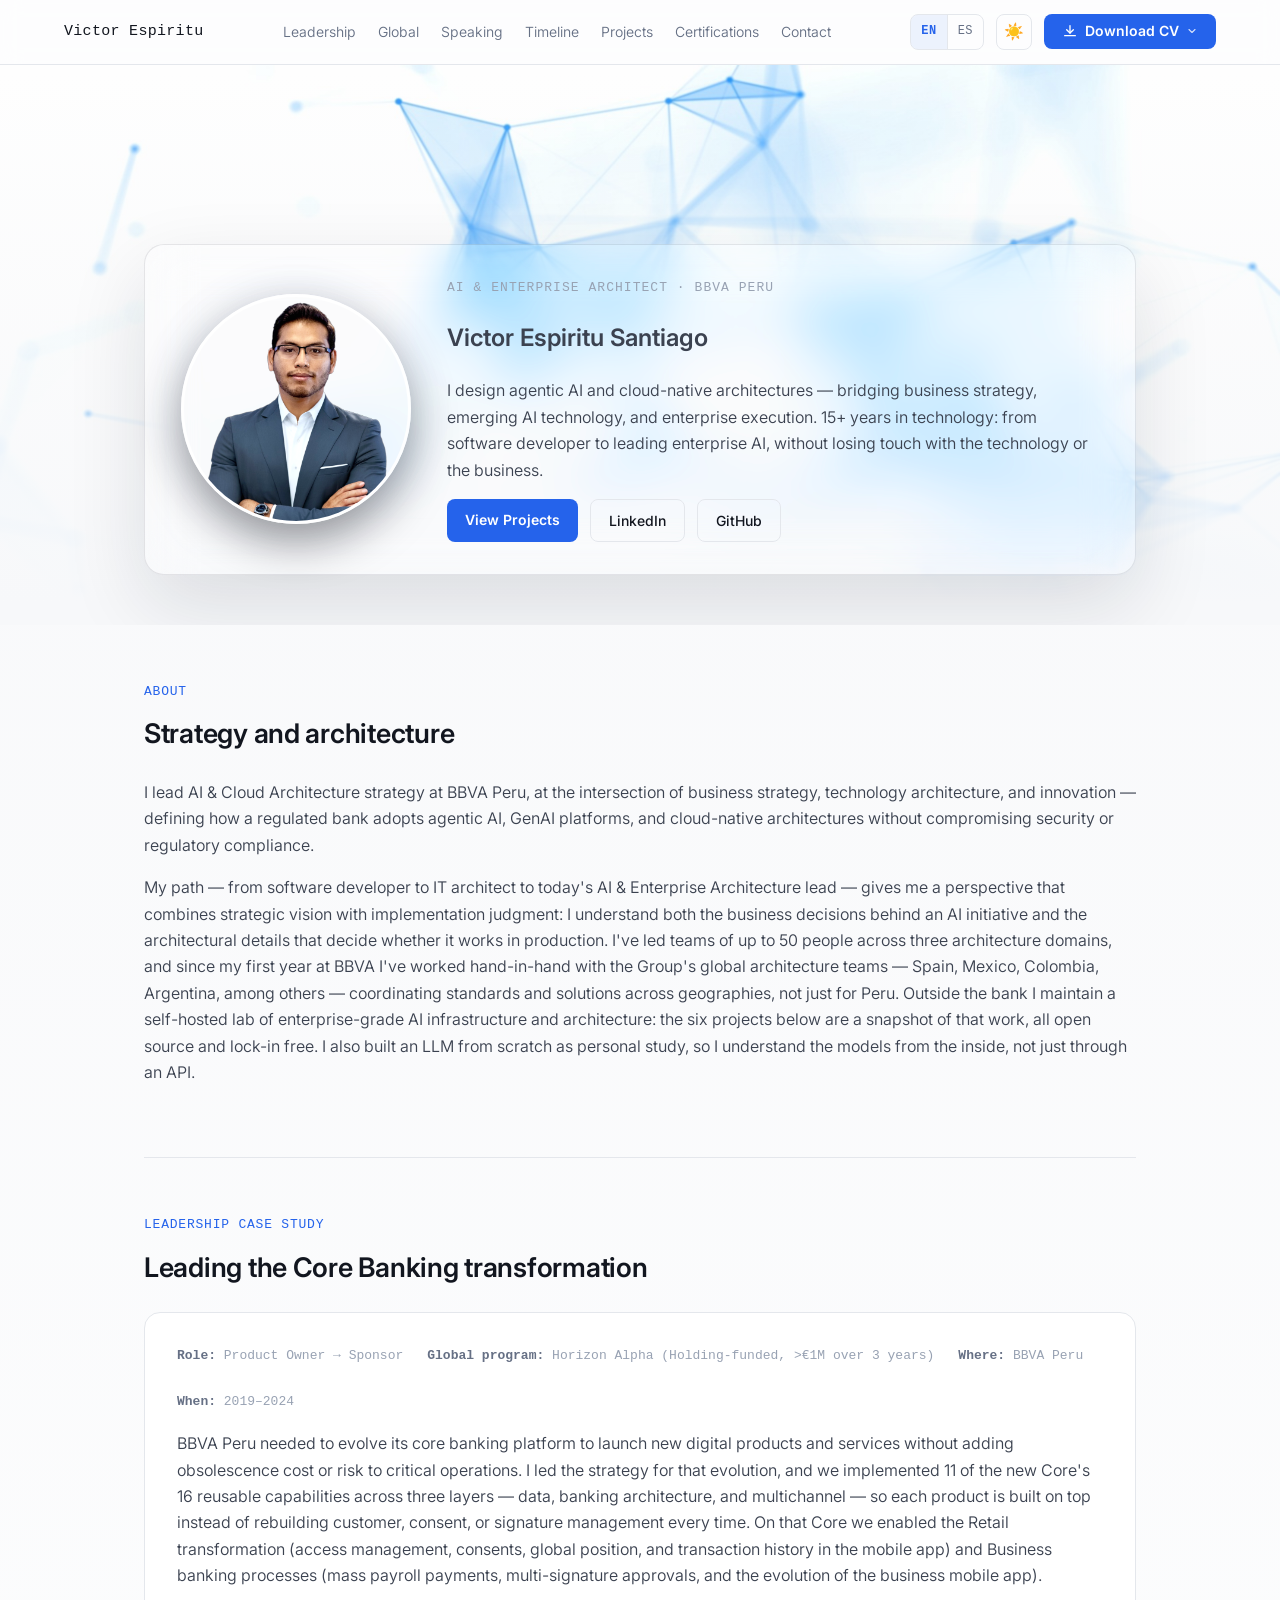
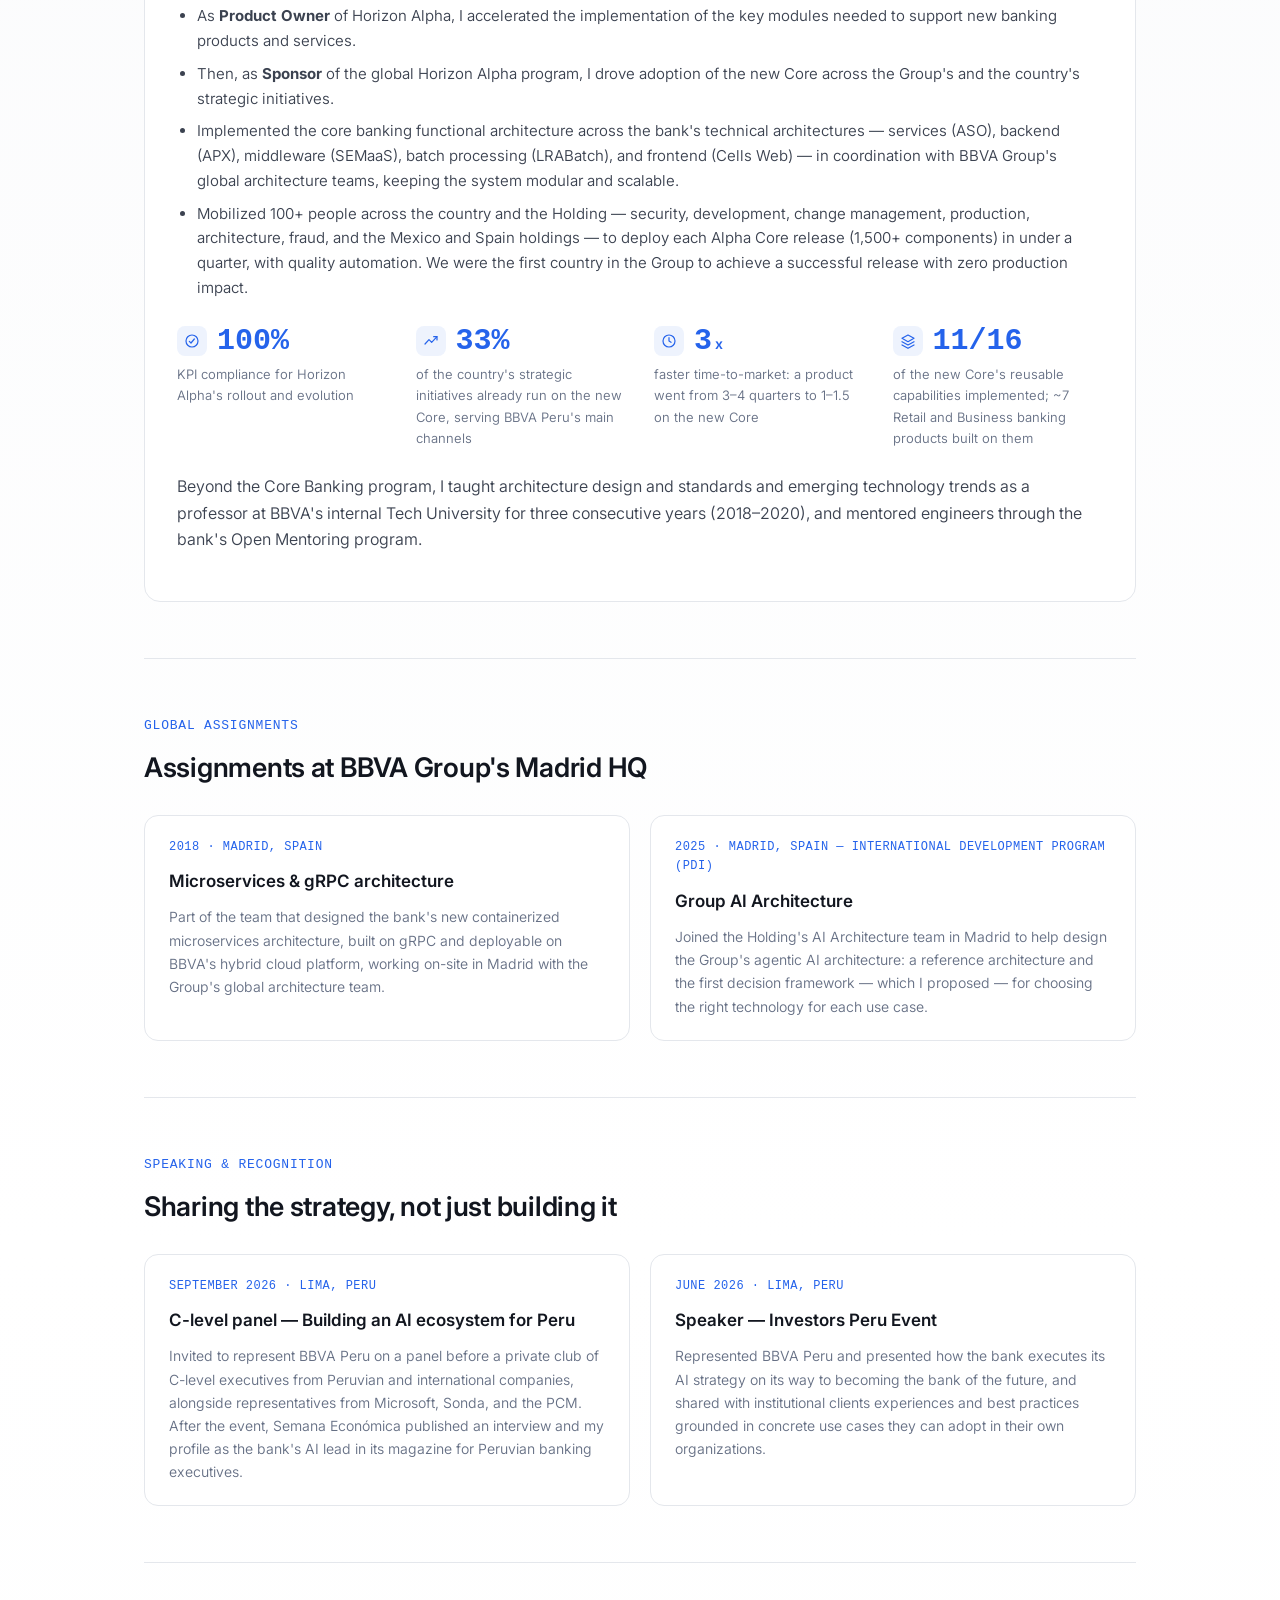
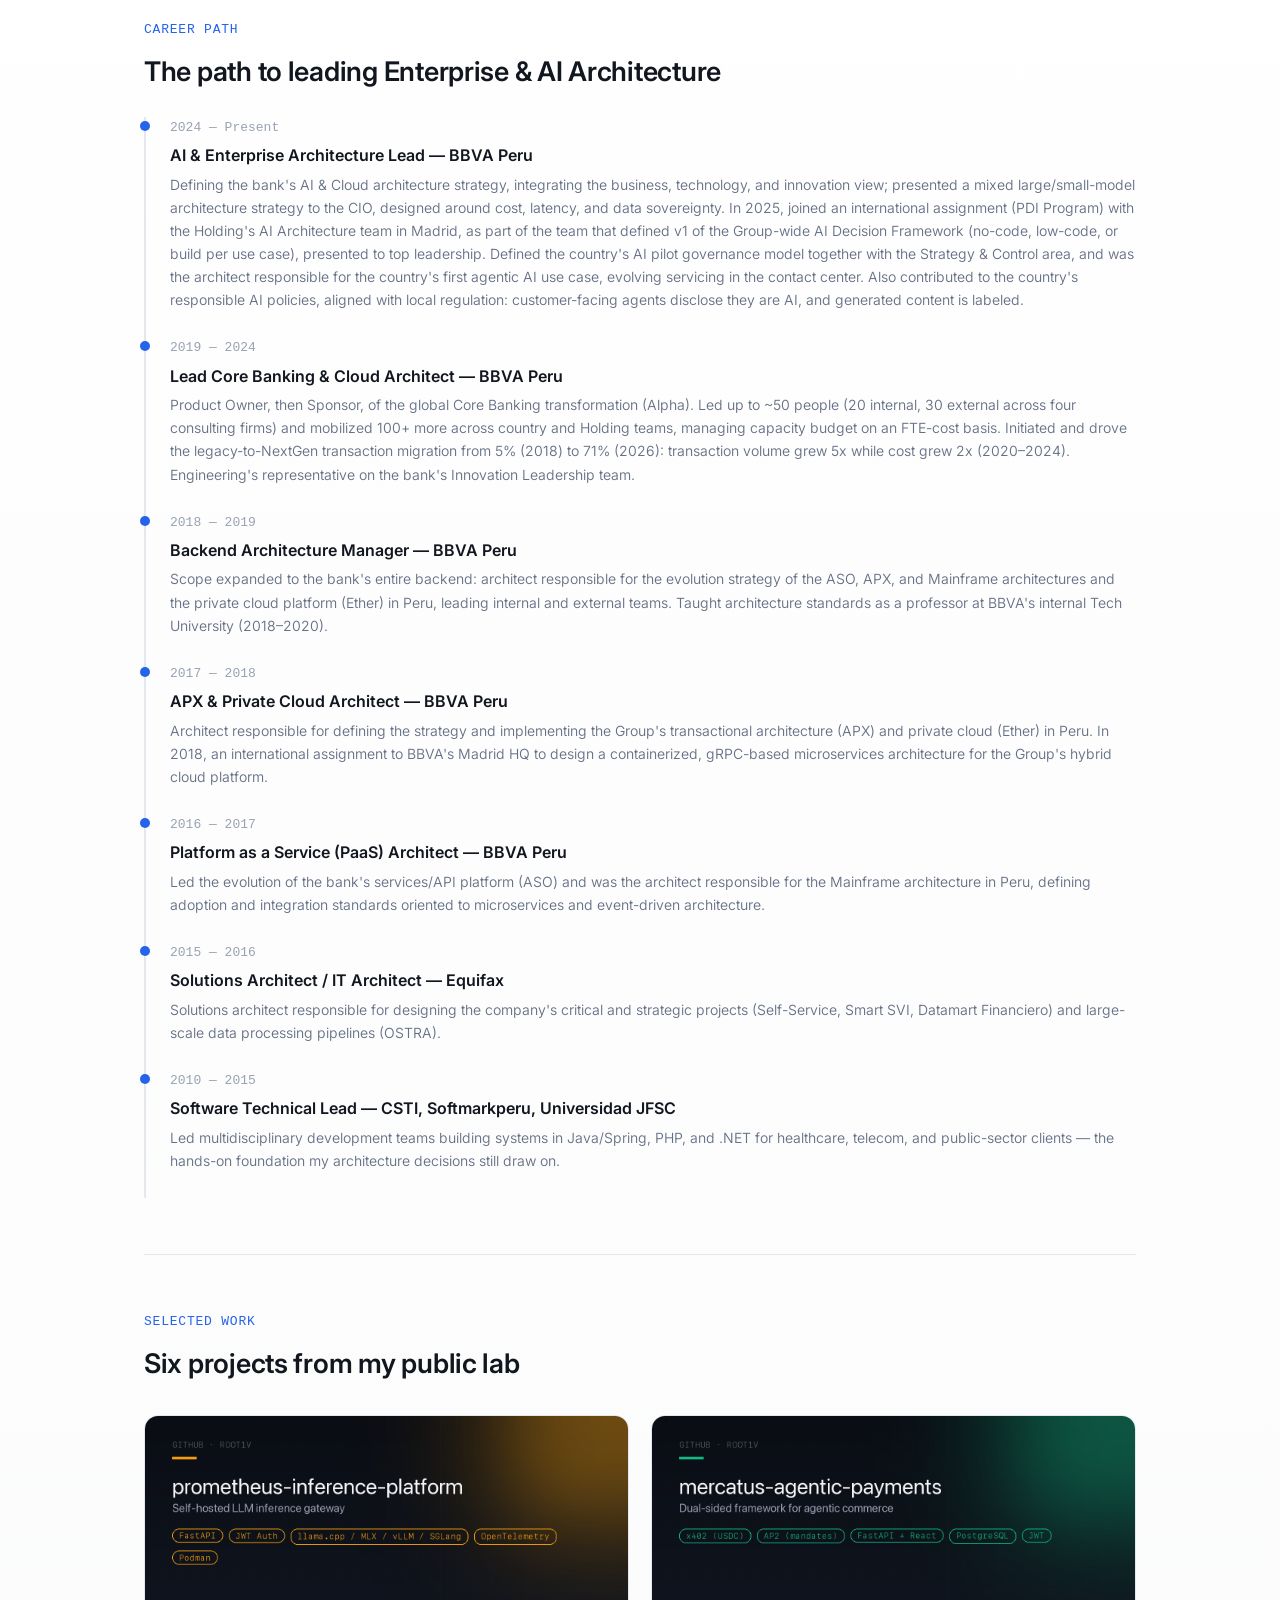
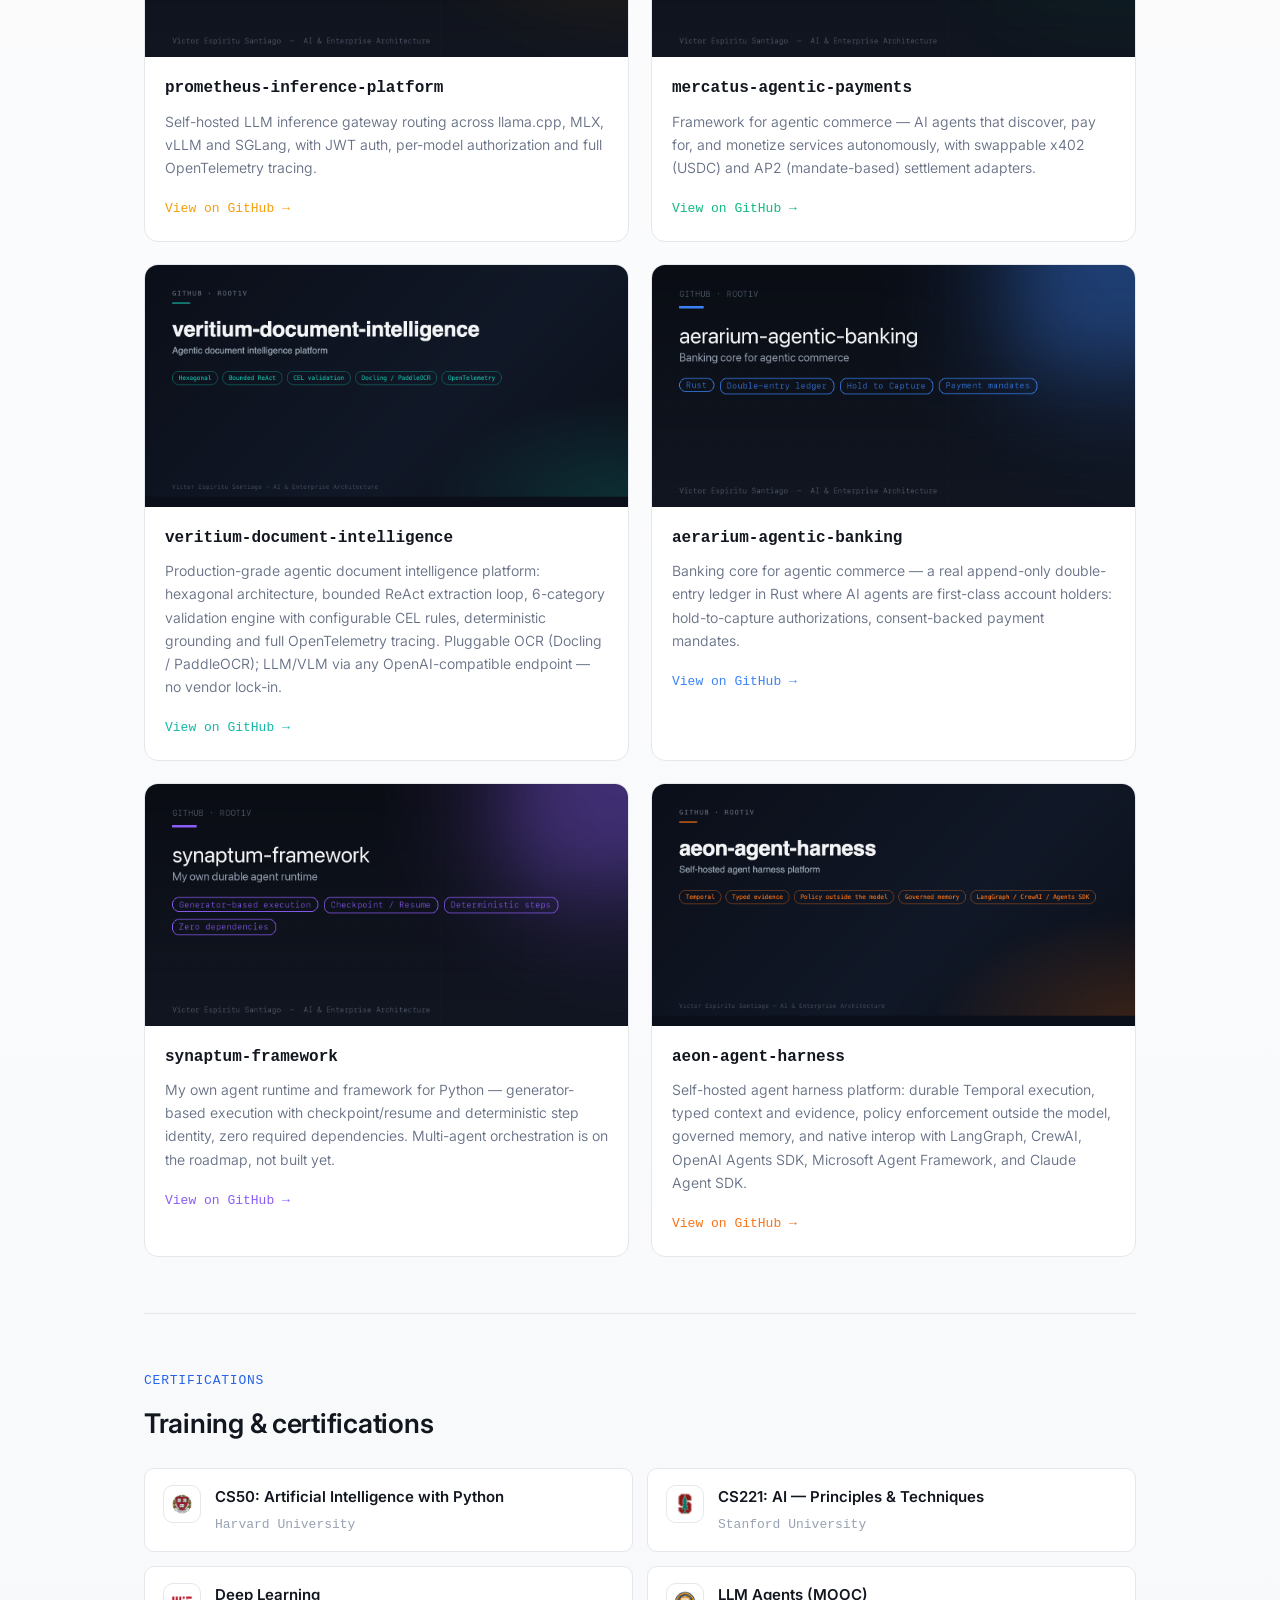
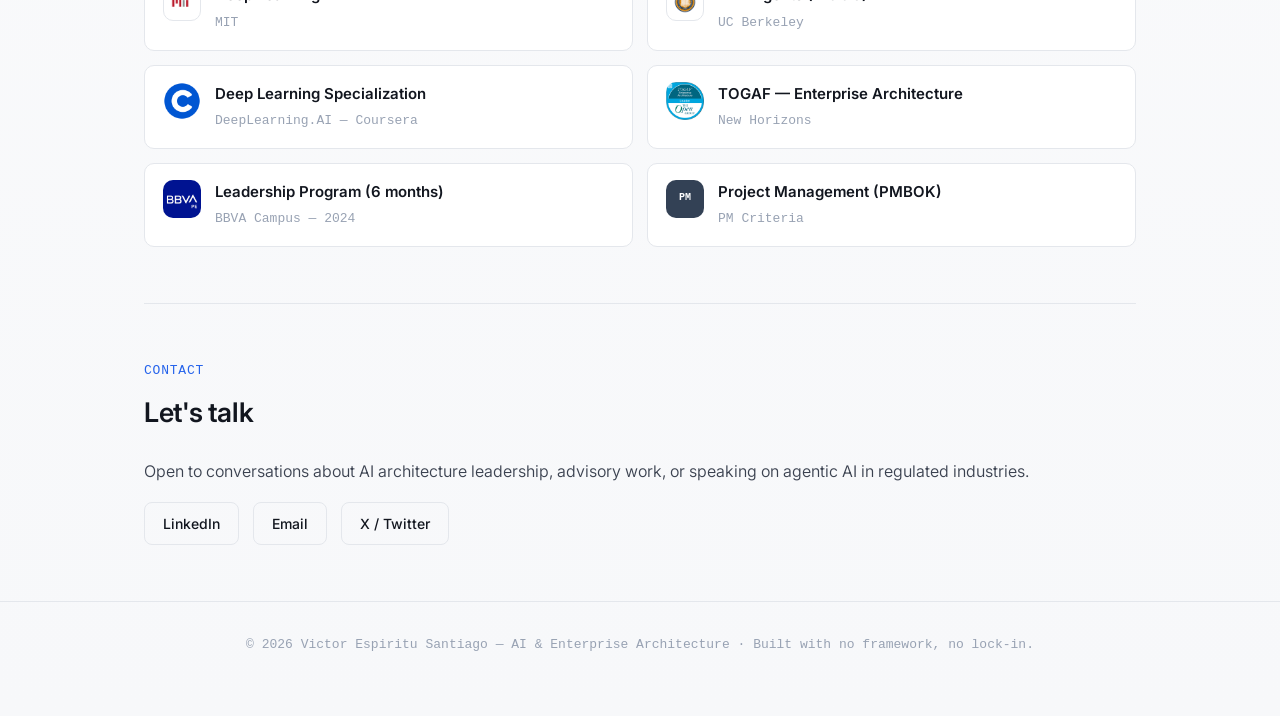
==== commit f37310e8: "Header: keep nav on one line (wider container, no-wrap brand/actions, compact CV label and links bel" ====
--- a/index.html
+++ b/index.html
@@ -49,7 +49,7 @@
 <link rel="preconnect" href="https://fonts.googleapis.com" />
 <link rel="preconnect" href="https://fonts.gstatic.com" crossorigin />
 <link href="https://fonts.googleapis.com/css2?family=Inter:wght@300;400;500;600;700&display=swap" rel="stylesheet" />
-<link rel="stylesheet" href="assets/css/style.css?v=11" />
+<link rel="stylesheet" href="assets/css/style.css?v=12" />
 <script type="application/ld+json">
 {
   "@context": "https://schema.org",
--- a/assets/css/style.css
+++ b/assets/css/style.css
@@ -83,8 +83,9 @@
   display: flex;
   align-items: center;
   justify-content: space-between;
+  gap: 24px;
   padding: 14px 24px;
-  max-width: 1040px;
+  max-width: 1200px;
   margin: 0 auto;
 }
 .brand {
@@ -93,8 +94,10 @@
   font-weight: 500;
   font-size: 15px;
   letter-spacing: 0.02em;
-}
-.nav-links { display: flex; gap: 22px; font-size: 14px; }
+  white-space: nowrap;
+  flex-shrink: 0;
+}
+.nav-links { display: flex; gap: 22px; font-size: 14px; white-space: nowrap; }
 .nav-links a { color: var(--text-2); }
 .nav-links a:hover { color: var(--text-0); text-decoration: none; }
 .btn {
@@ -131,7 +134,7 @@
   line-height: 1;
 }
 .theme-toggle:hover { border-color: var(--accent); color: var(--text-0); }
-.nav-actions { gap: 10px; }
+.nav-actions { gap: 10px; flex-wrap: nowrap; flex-shrink: 0; }
 .lang-toggle {
   display: inline-flex;
   height: 36px;
@@ -521,7 +524,14 @@
   .stat-row { grid-template-columns: repeat(2, 1fr); }
 }
 
-@media (max-width: 840px) {
+@media (max-width: 1120px) {
+  .nav-links { gap: 14px; font-size: 13px; }
+  .cv-btn { gap: 6px; padding: 9px 14px; }
+  .cv-label { display: none; }
+  .cv-label-short { display: inline; }
+}
+
+@media (max-width: 920px) {
   .nav-links { display: none; }
 }
 
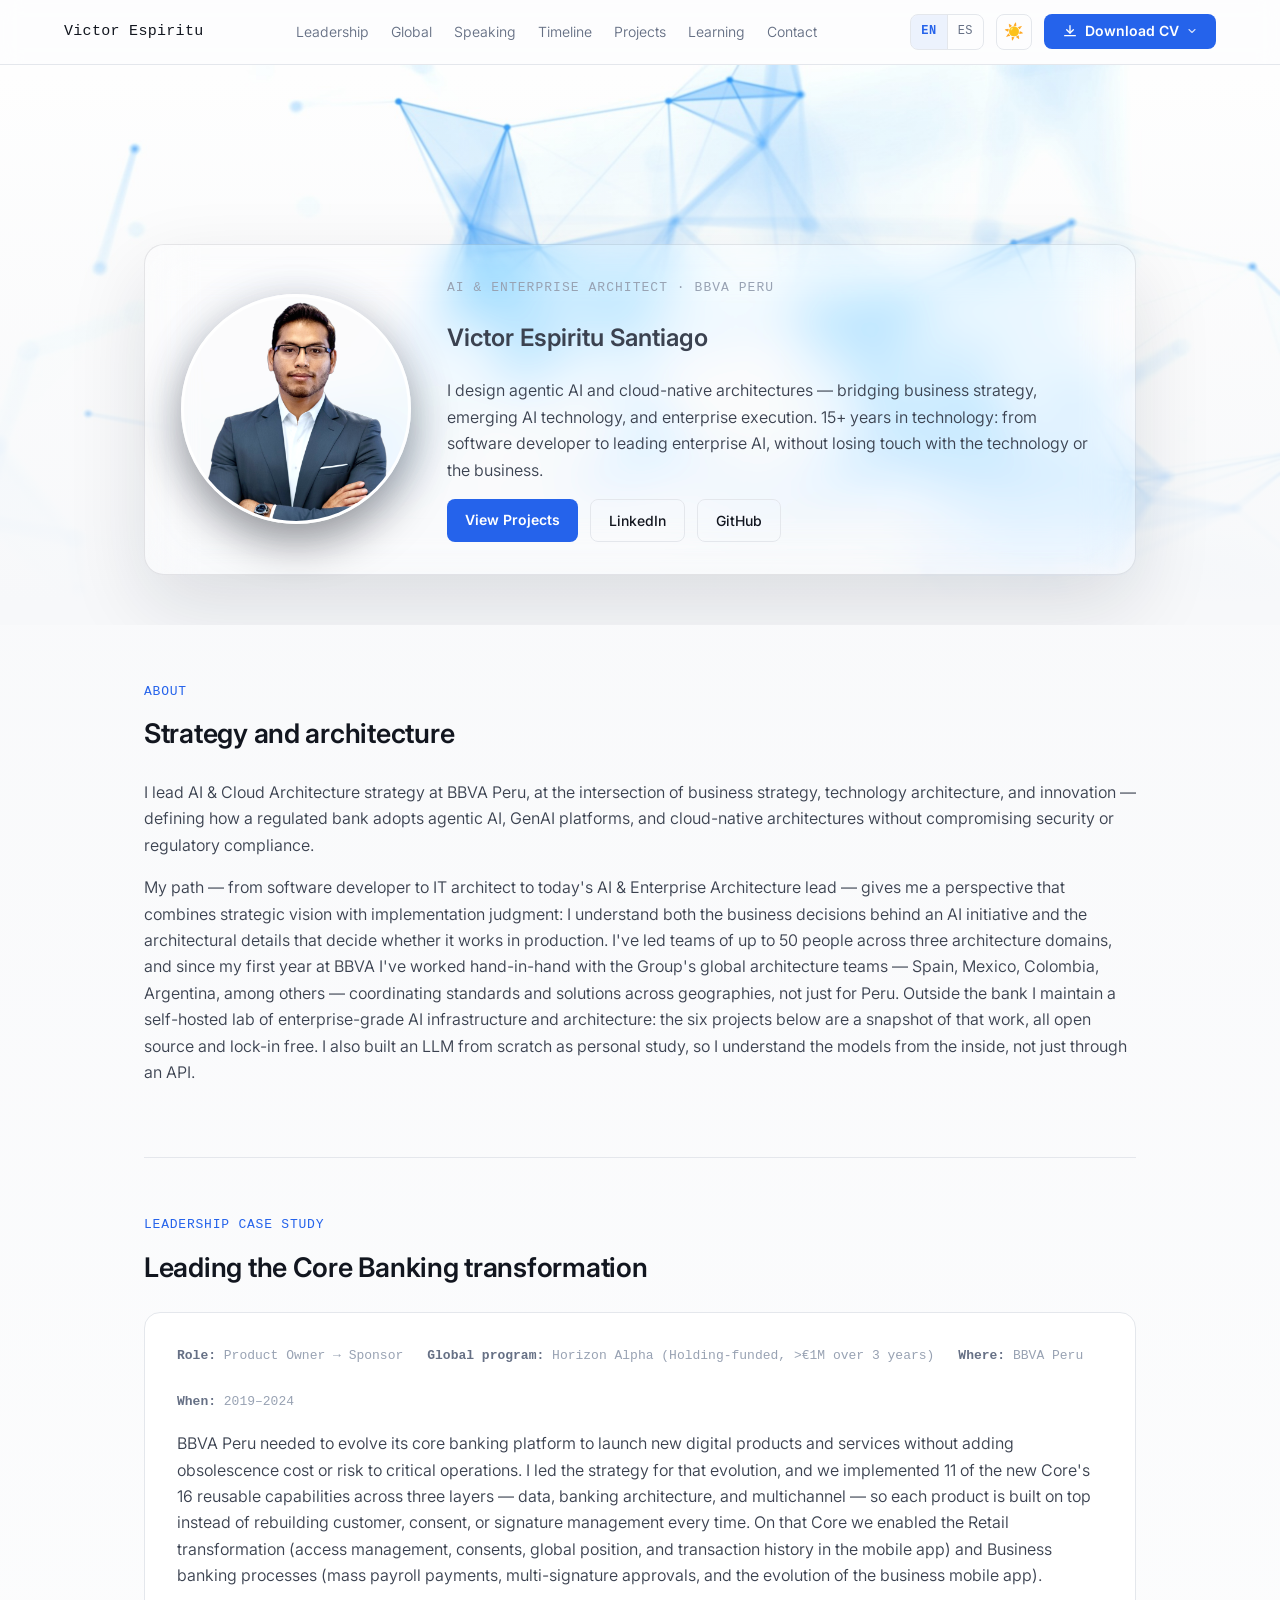
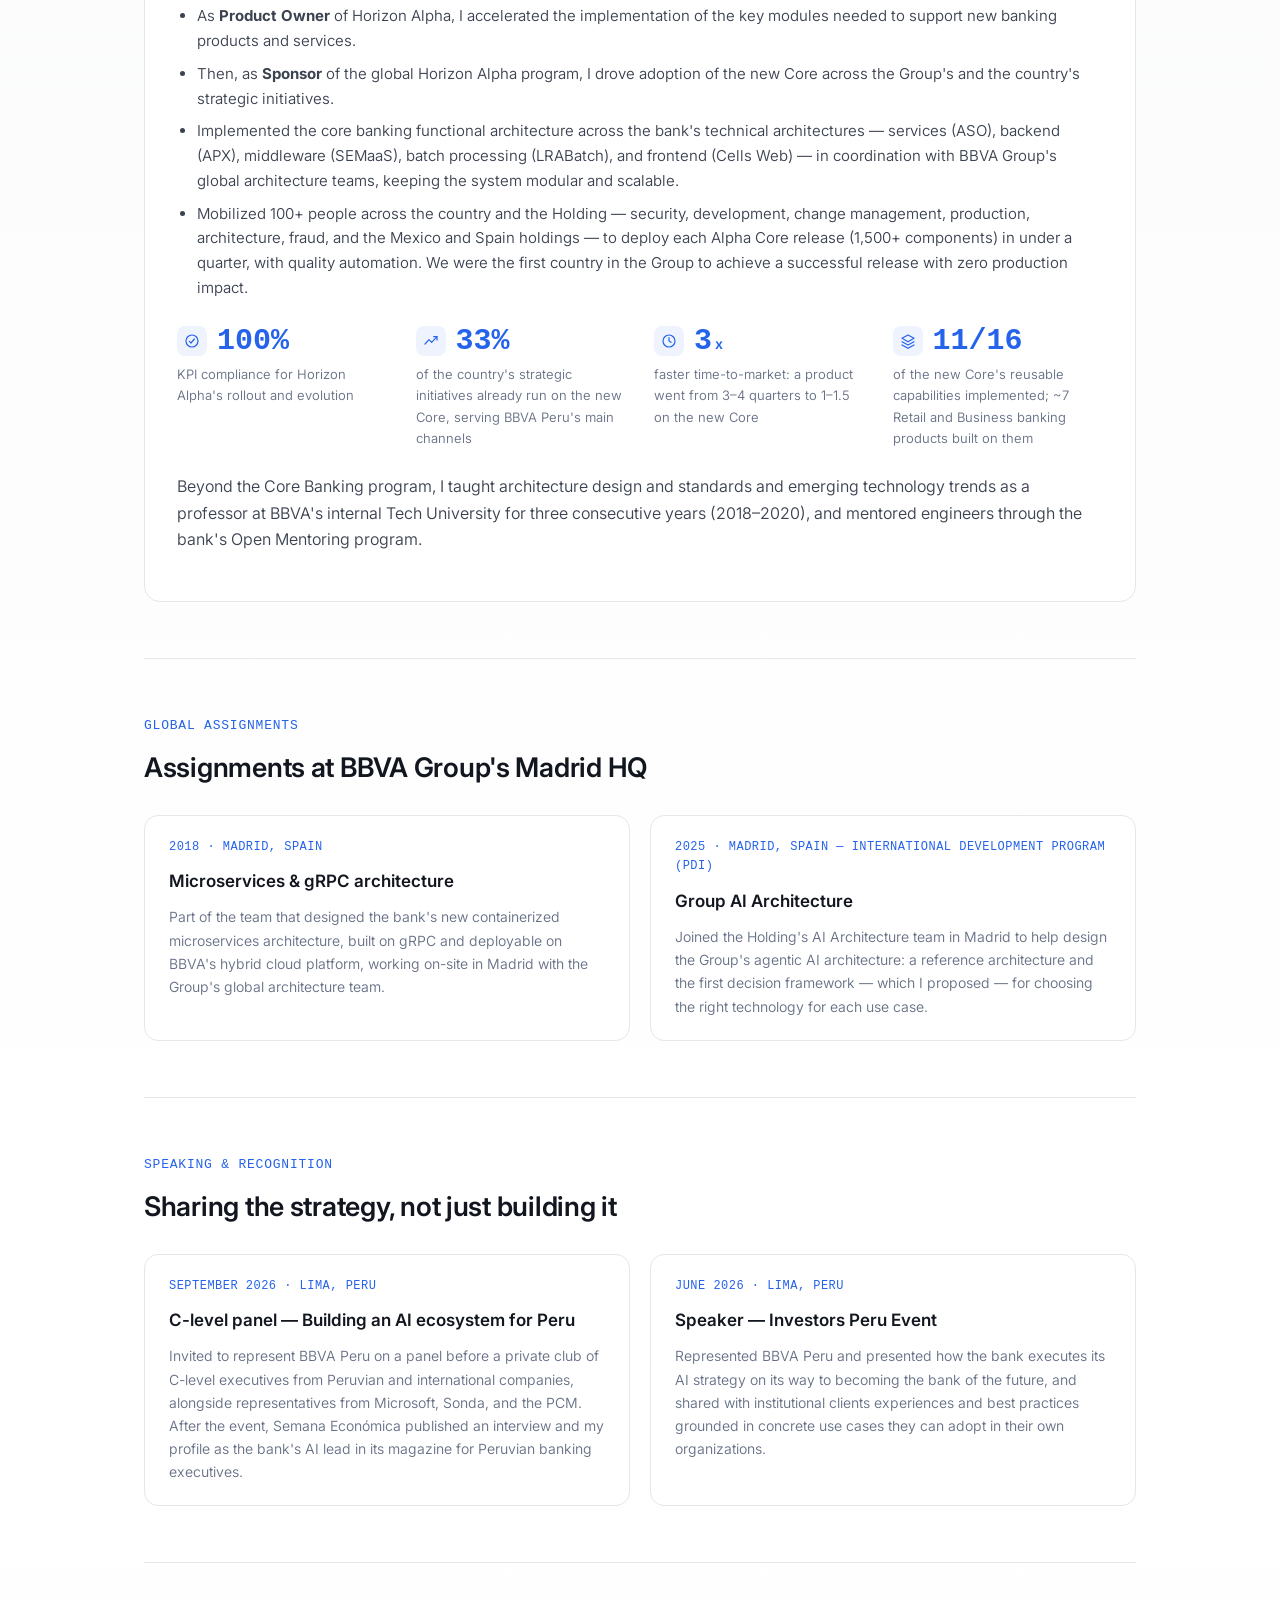
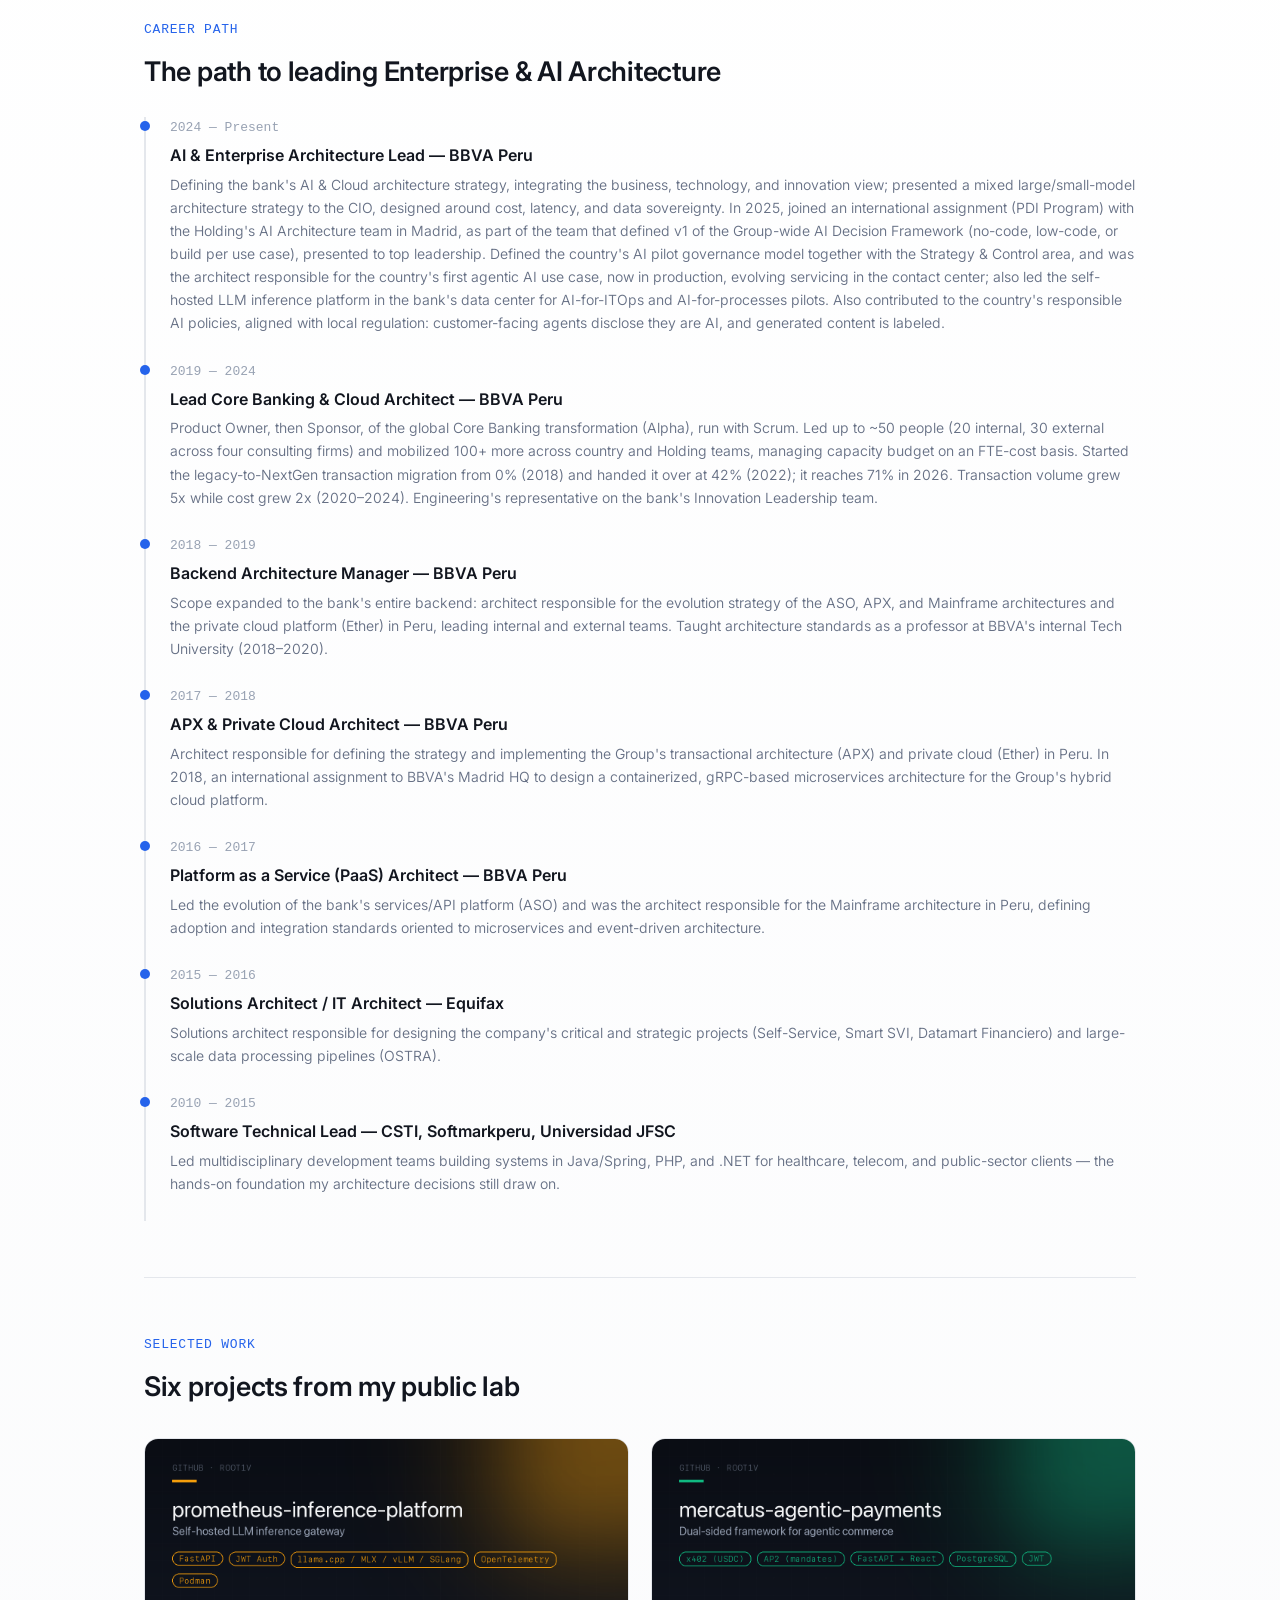
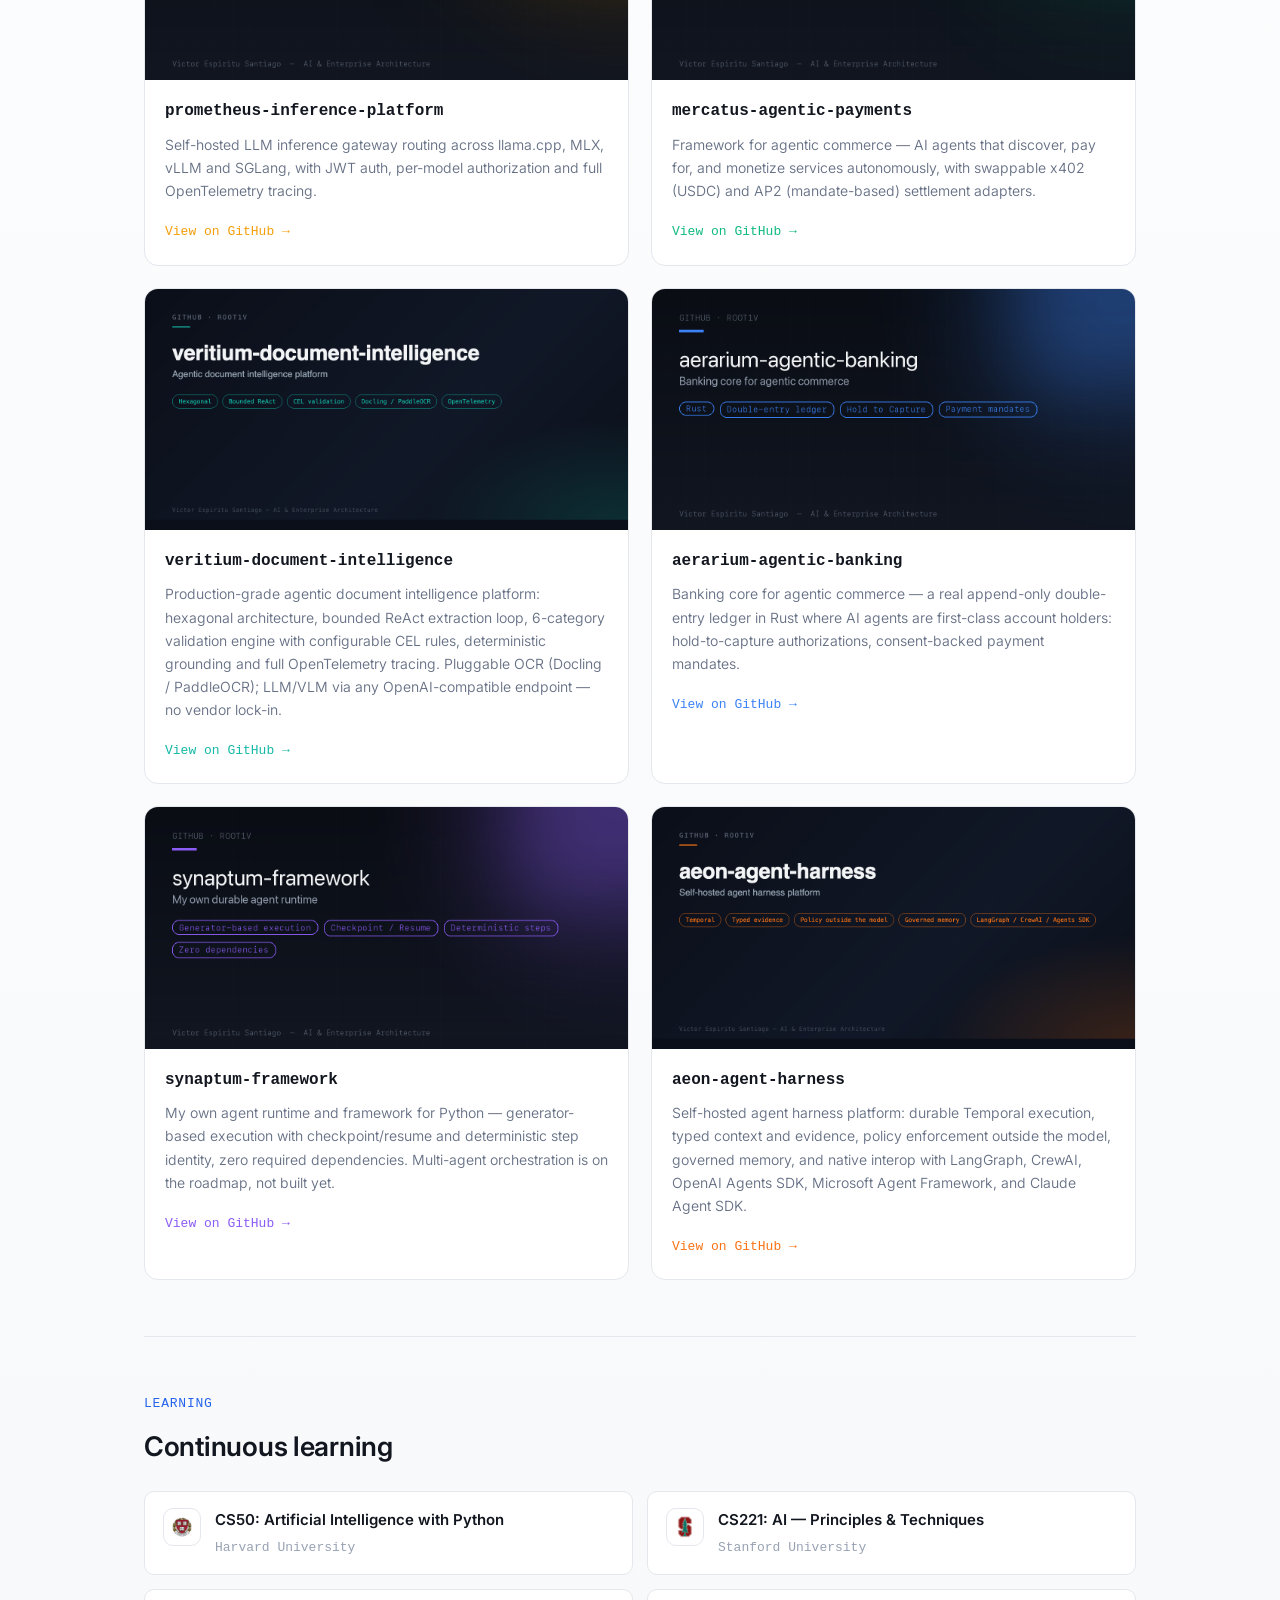
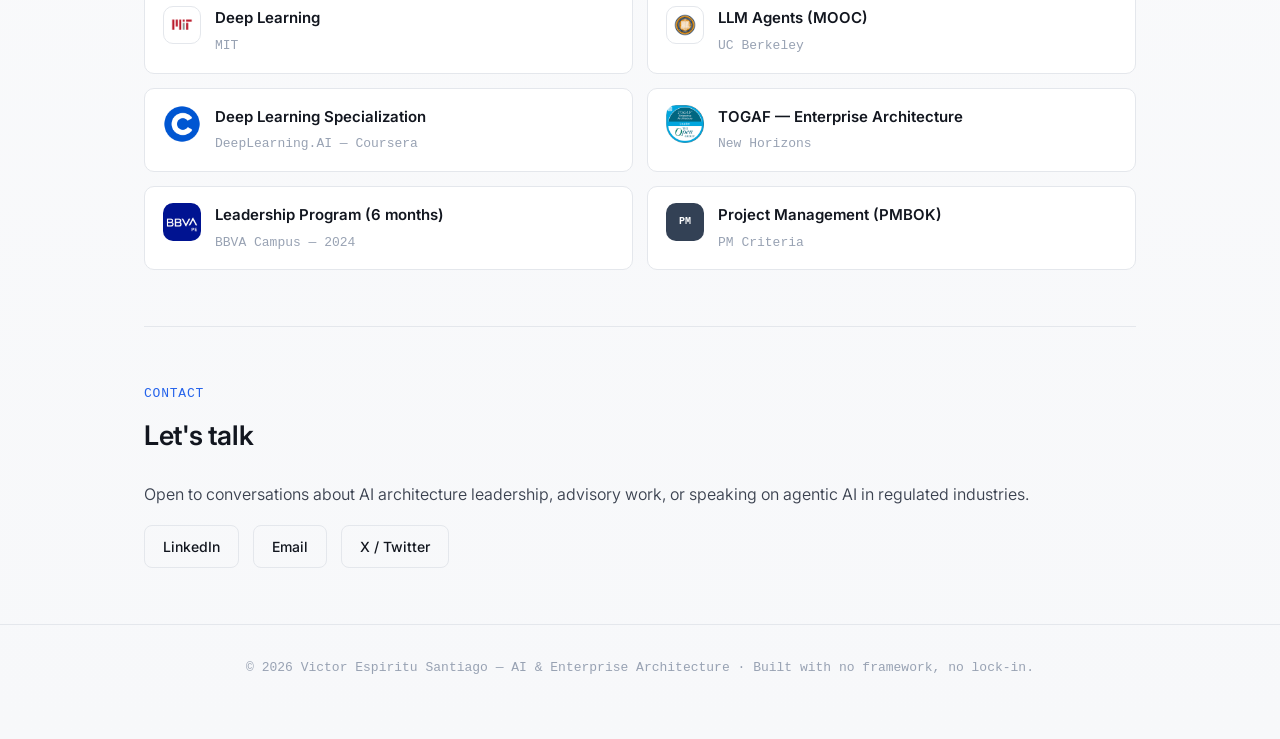
==== commit 3259299a: "CV reworked for the AI Technology Head profile: leadership-first summary, expanded 2024–present role" ====
--- a/index.html
+++ b/index.html
@@ -82,7 +82,7 @@
       <a href="#speaking" data-i18n="nav.speaking">Speaking</a>
       <a href="#timeline" data-i18n="nav.timeline">Timeline</a>
       <a href="#projects" data-i18n="nav.projects">Projects</a>
-      <a href="#certifications" data-i18n="nav.certs">Certifications</a>
+      <a href="#certifications" data-i18n="nav.certs">Learning</a>
       <a href="#contact" data-i18n="nav.contact">Contact</a>
     </nav>
     <div class="hero-cta nav-actions">
@@ -261,12 +261,12 @@
       <div class="tl-item">
         <div class="tl-date" data-i18n="tl1.date">2024 — Present</div>
         <h4 data-i18n="tl1.h4">AI &amp; Enterprise Architecture Lead — BBVA Peru</h4>
-        <p data-i18n="tl1.p">Defining the bank's AI &amp; Cloud architecture strategy, integrating the business, technology, and innovation view; presented a mixed large/small-model architecture strategy to the CIO, designed around cost, latency, and data sovereignty. In 2025, joined an international assignment (PDI Program) with the Holding's AI Architecture team in Madrid, as part of the team that defined v1 of the Group-wide AI Decision Framework (no-code, low-code, or build per use case), presented to top leadership. Defined the country's AI pilot governance model together with the Strategy &amp; Control area, and was the architect responsible for the country's first agentic AI use case, evolving servicing in the contact center. Also contributed to the country's responsible AI policies, aligned with local regulation: customer-facing agents disclose they are AI, and generated content is labeled.</p>
+        <p data-i18n="tl1.p">Defining the bank's AI &amp; Cloud architecture strategy, integrating the business, technology, and innovation view; presented a mixed large/small-model architecture strategy to the CIO, designed around cost, latency, and data sovereignty. In 2025, joined an international assignment (PDI Program) with the Holding's AI Architecture team in Madrid, as part of the team that defined v1 of the Group-wide AI Decision Framework (no-code, low-code, or build per use case), presented to top leadership. Defined the country's AI pilot governance model together with the Strategy &amp; Control area, and was the architect responsible for the country's first agentic AI use case, now in production, evolving servicing in the contact center; also led the self-hosted LLM inference platform in the bank's data center for AI-for-ITOps and AI-for-processes pilots. Also contributed to the country's responsible AI policies, aligned with local regulation: customer-facing agents disclose they are AI, and generated content is labeled.</p>
       </div>
       <div class="tl-item">
         <div class="tl-date">2019 — 2024</div>
         <h4 data-i18n="tl2.h4">Lead Core Banking &amp; Cloud Architect — BBVA Peru</h4>
-        <p data-i18n="tl2.p">Product Owner, then Sponsor, of the global Core Banking transformation (Alpha). Led up to ~50 people (20 internal, 30 external across four consulting firms) and mobilized 100+ more across country and Holding teams, managing capacity budget on an FTE-cost basis. Initiated and drove the legacy-to-NextGen transaction migration from 5% (2018) to 71% (2026): transaction volume grew 5x while cost grew 2x (2020–2024). Engineering's representative on the bank's Innovation Leadership team.</p>
+        <p data-i18n="tl2.p">Product Owner, then Sponsor, of the global Core Banking transformation (Alpha), run with Scrum. Led up to ~50 people (20 internal, 30 external across four consulting firms) and mobilized 100+ more across country and Holding teams, managing capacity budget on an FTE-cost basis. Started the legacy-to-NextGen transaction migration from 0% (2018) and handed it over at 42% (2022); it reaches 71% in 2026. Transaction volume grew 5x while cost grew 2x (2020–2024). Engineering's representative on the bank's Innovation Leadership team.</p>
       </div>
       <div class="tl-item">
         <div class="tl-date">2018 — 2019</div>
@@ -359,8 +359,8 @@
   </section>
 
   <section id="certifications">
-    <div class="section-label" data-i18n="cert.label">Certifications</div>
-    <h2 data-i18n="cert.h2">Training &amp; certifications</h2>
+    <div class="section-label" data-i18n="cert.label">Learning</div>
+    <h2 data-i18n="cert.h2">Continuous learning</h2>
     <div class="cert-grid">
       <div class="cert-card">
         <div class="cert-icon cert-icon--logo" aria-hidden="true"><img src="assets/img/logos/harvard.png" alt="" loading="lazy"></div>
@@ -479,7 +479,7 @@
     });
   })();
 </script>
-<script src="assets/js/i18n.js?v=14"></script>
+<script src="assets/js/i18n.js?v=15"></script>
 
 </body>
 </html>
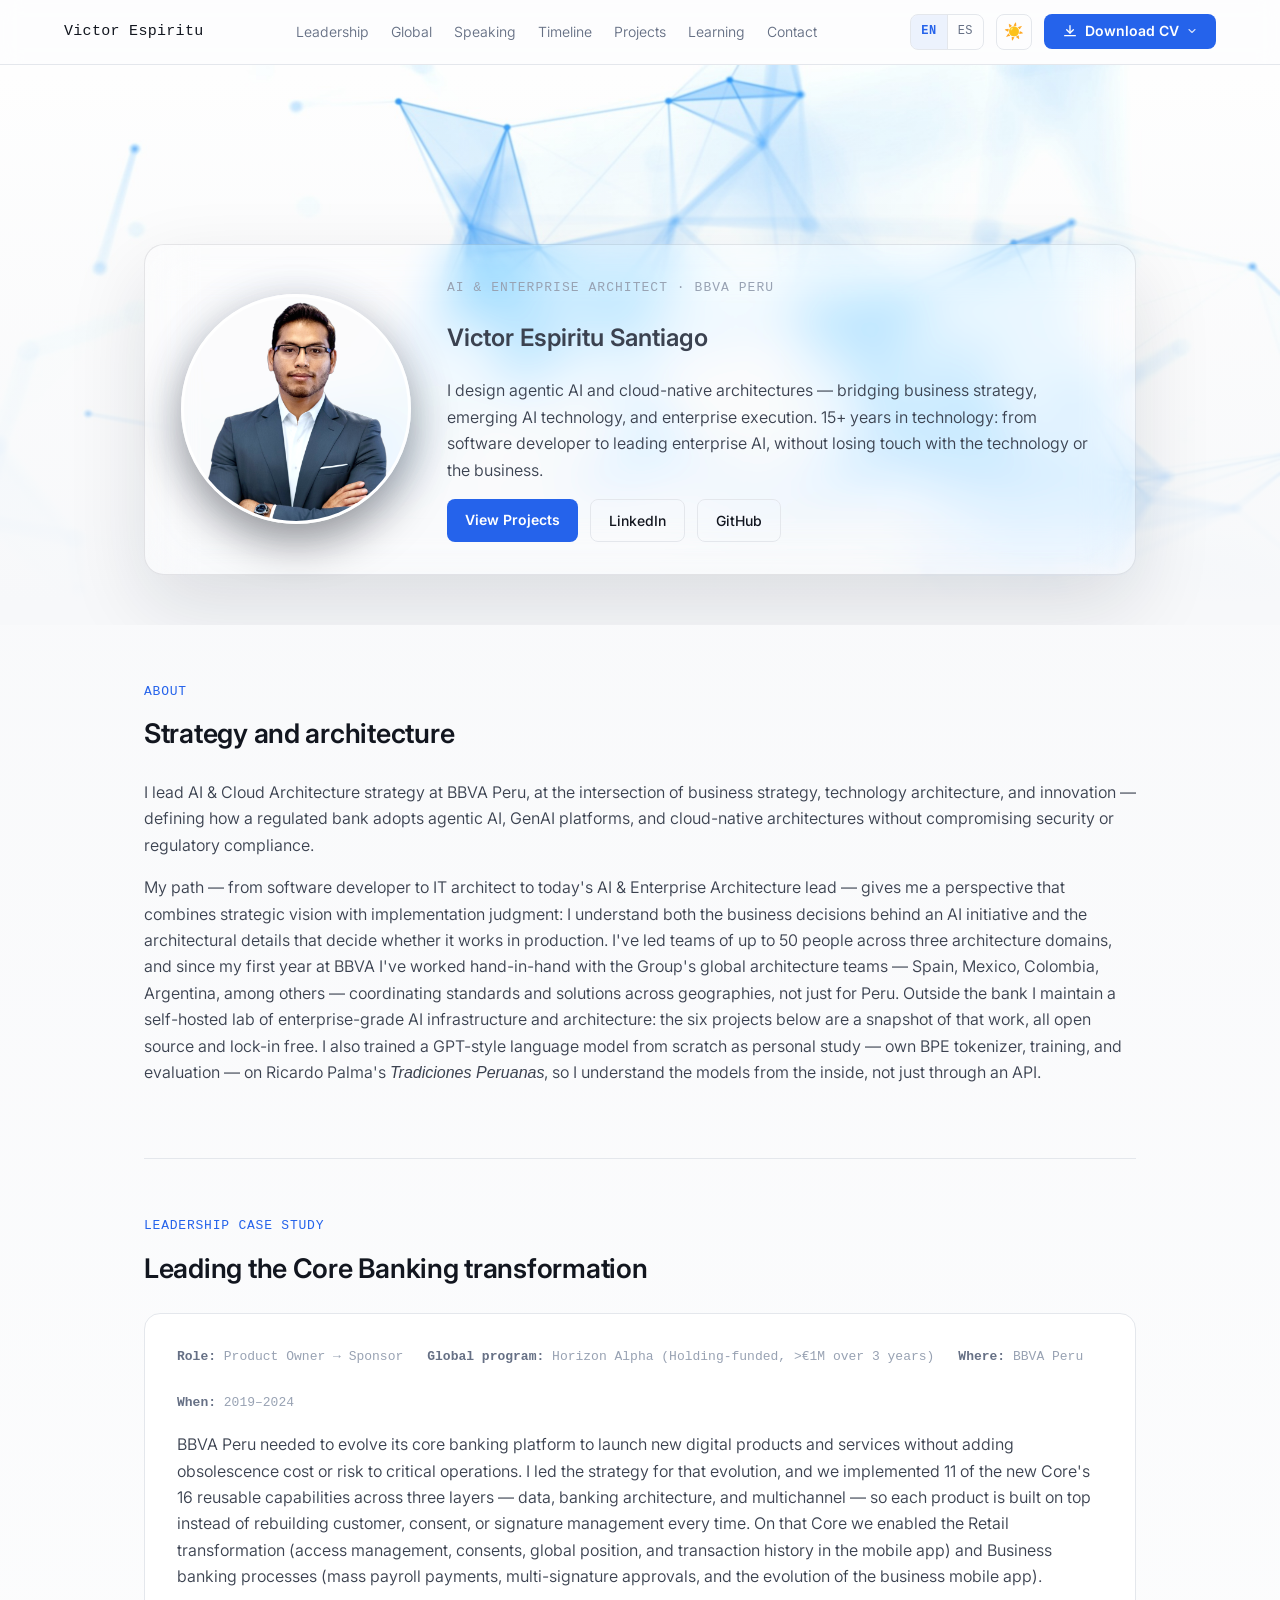
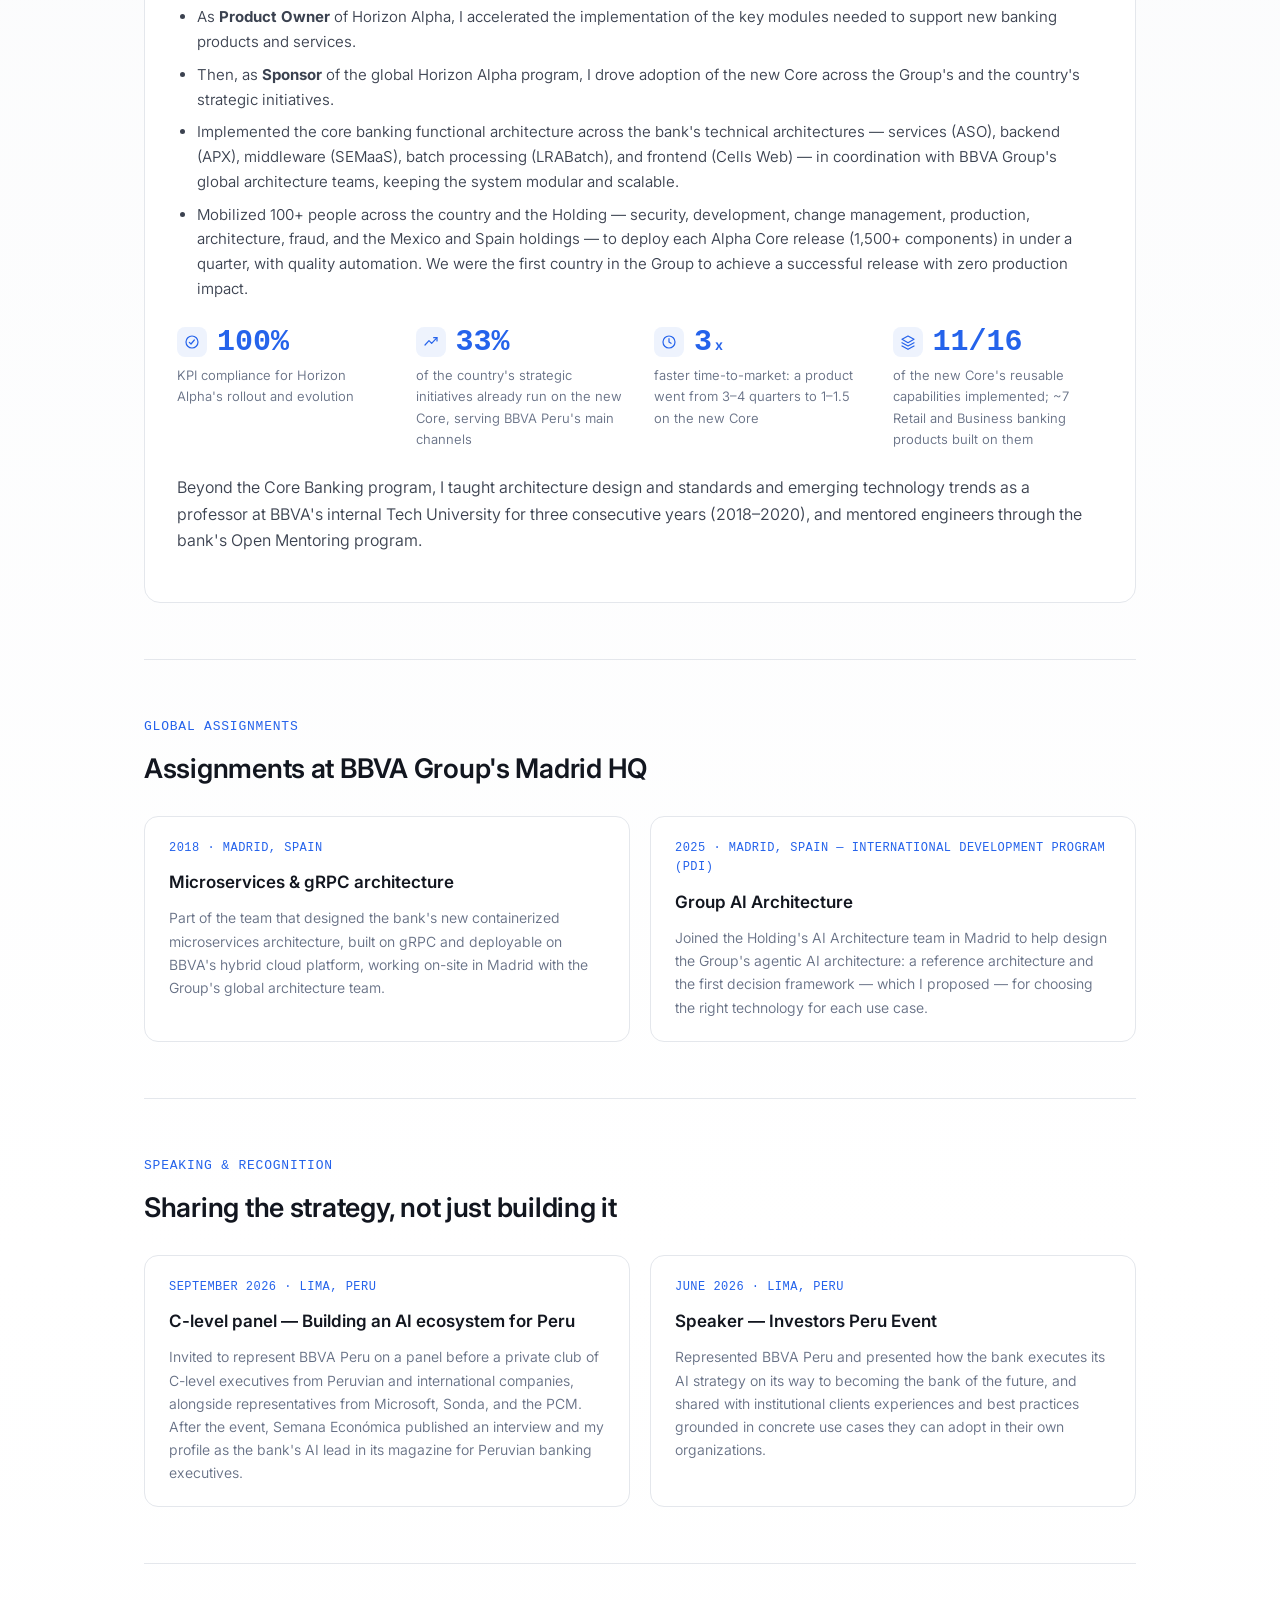
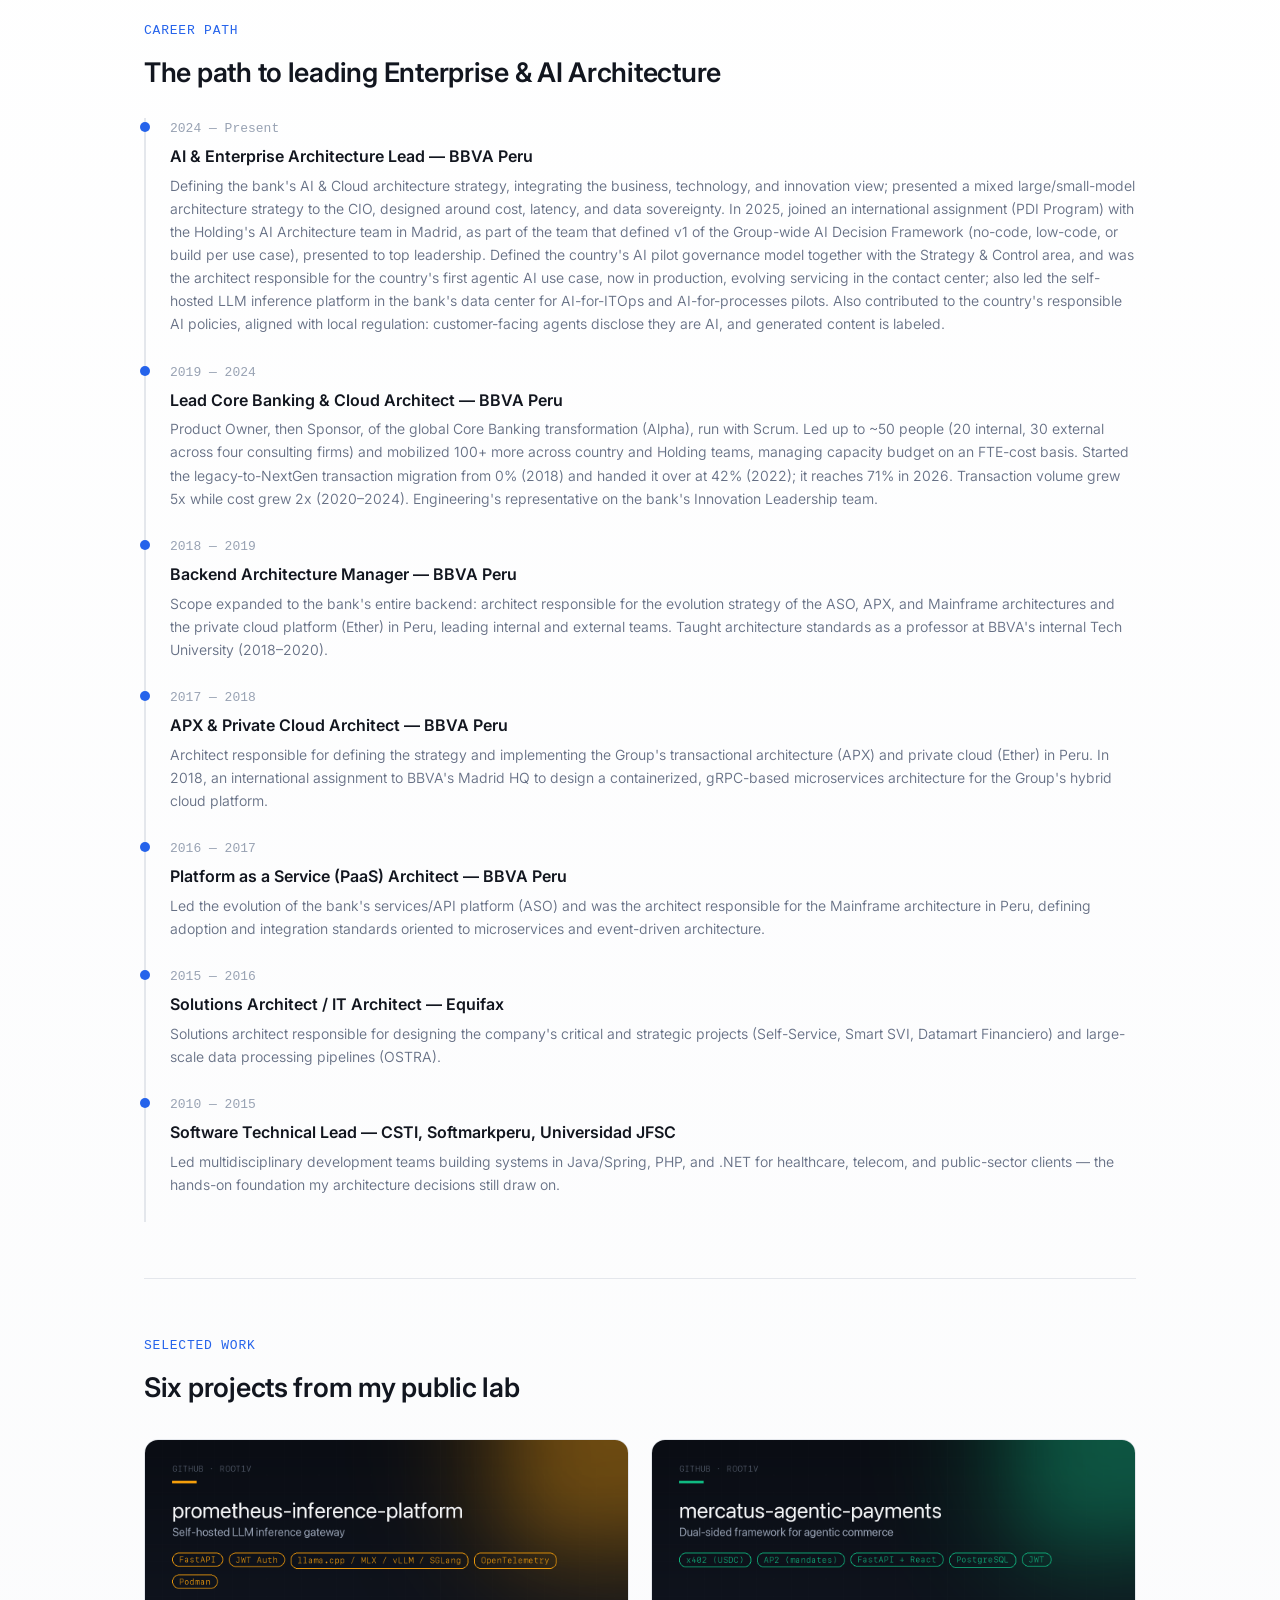
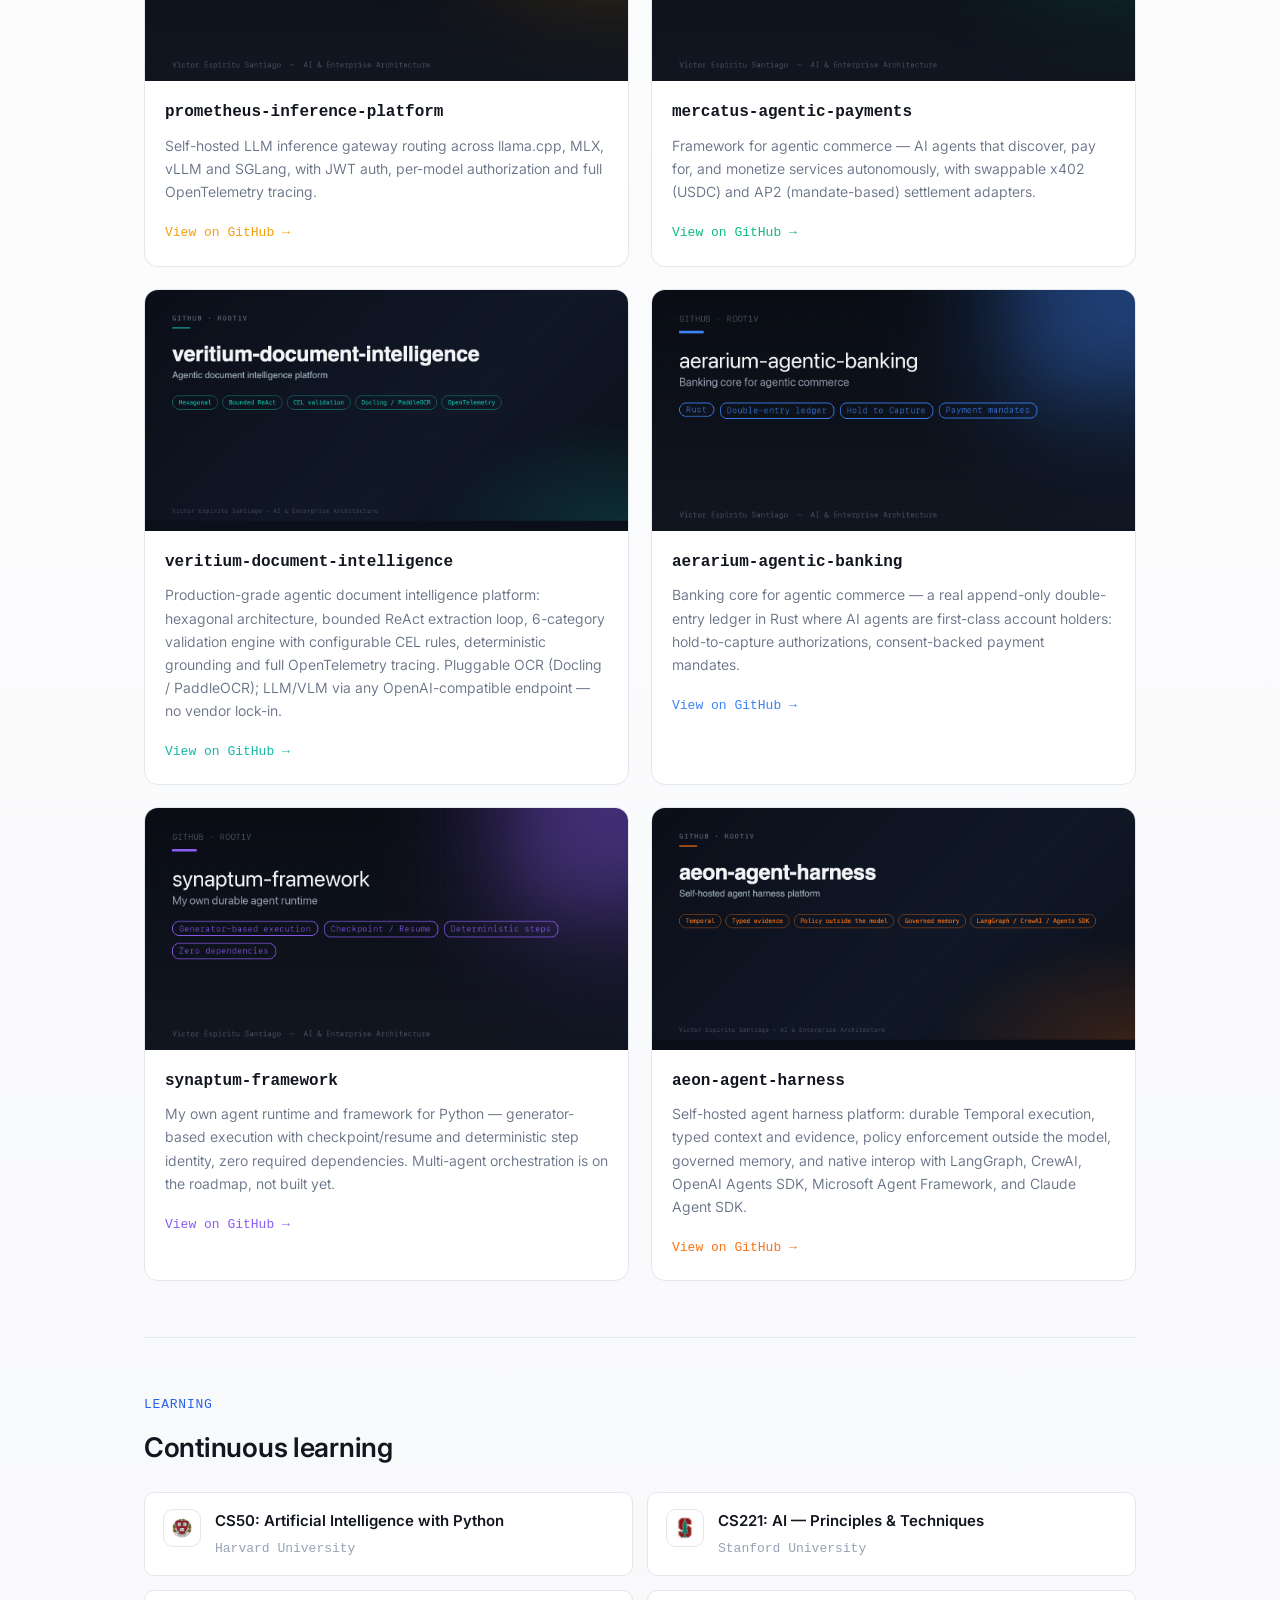
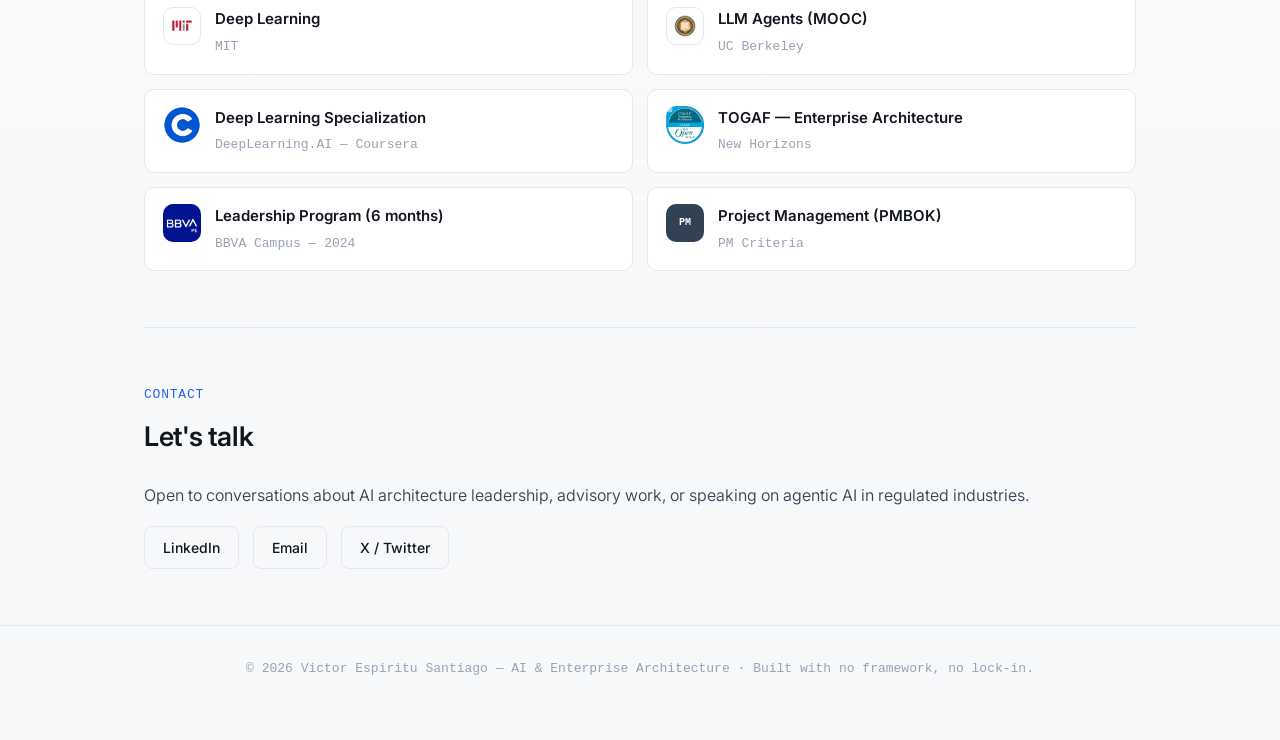
==== commit 6a688309: "Summary: GPT-style model trained from scratch on Ricardo Palma's Tradiciones Peruanas (own BPE token" ====
--- a/index.html
+++ b/index.html
@@ -151,8 +151,8 @@
       Group's global architecture teams — Spain, Mexico, Colombia, Argentina, among others —
       coordinating standards and solutions across geographies, not just for Peru. Outside the bank
       I maintain a self-hosted lab of enterprise-grade AI infrastructure and architecture: the six projects below
-      are a snapshot of that work, all open source and lock-in free. I also built an LLM from
-      scratch as personal study, so I understand the models from the inside, not just through an API.
+      are a snapshot of that work, all open source and lock-in free. I also trained a GPT-style language model from scratch as personal study — own BPE tokenizer, training, and
+      evaluation — on Ricardo Palma's <em>Tradiciones Peruanas</em>, so I understand the models from the inside, not just through an API.
     </p>
   </section>
 
@@ -479,7 +479,7 @@
     });
   })();
 </script>
-<script src="assets/js/i18n.js?v=15"></script>
+<script src="assets/js/i18n.js?v=16"></script>
 
 </body>
 </html>
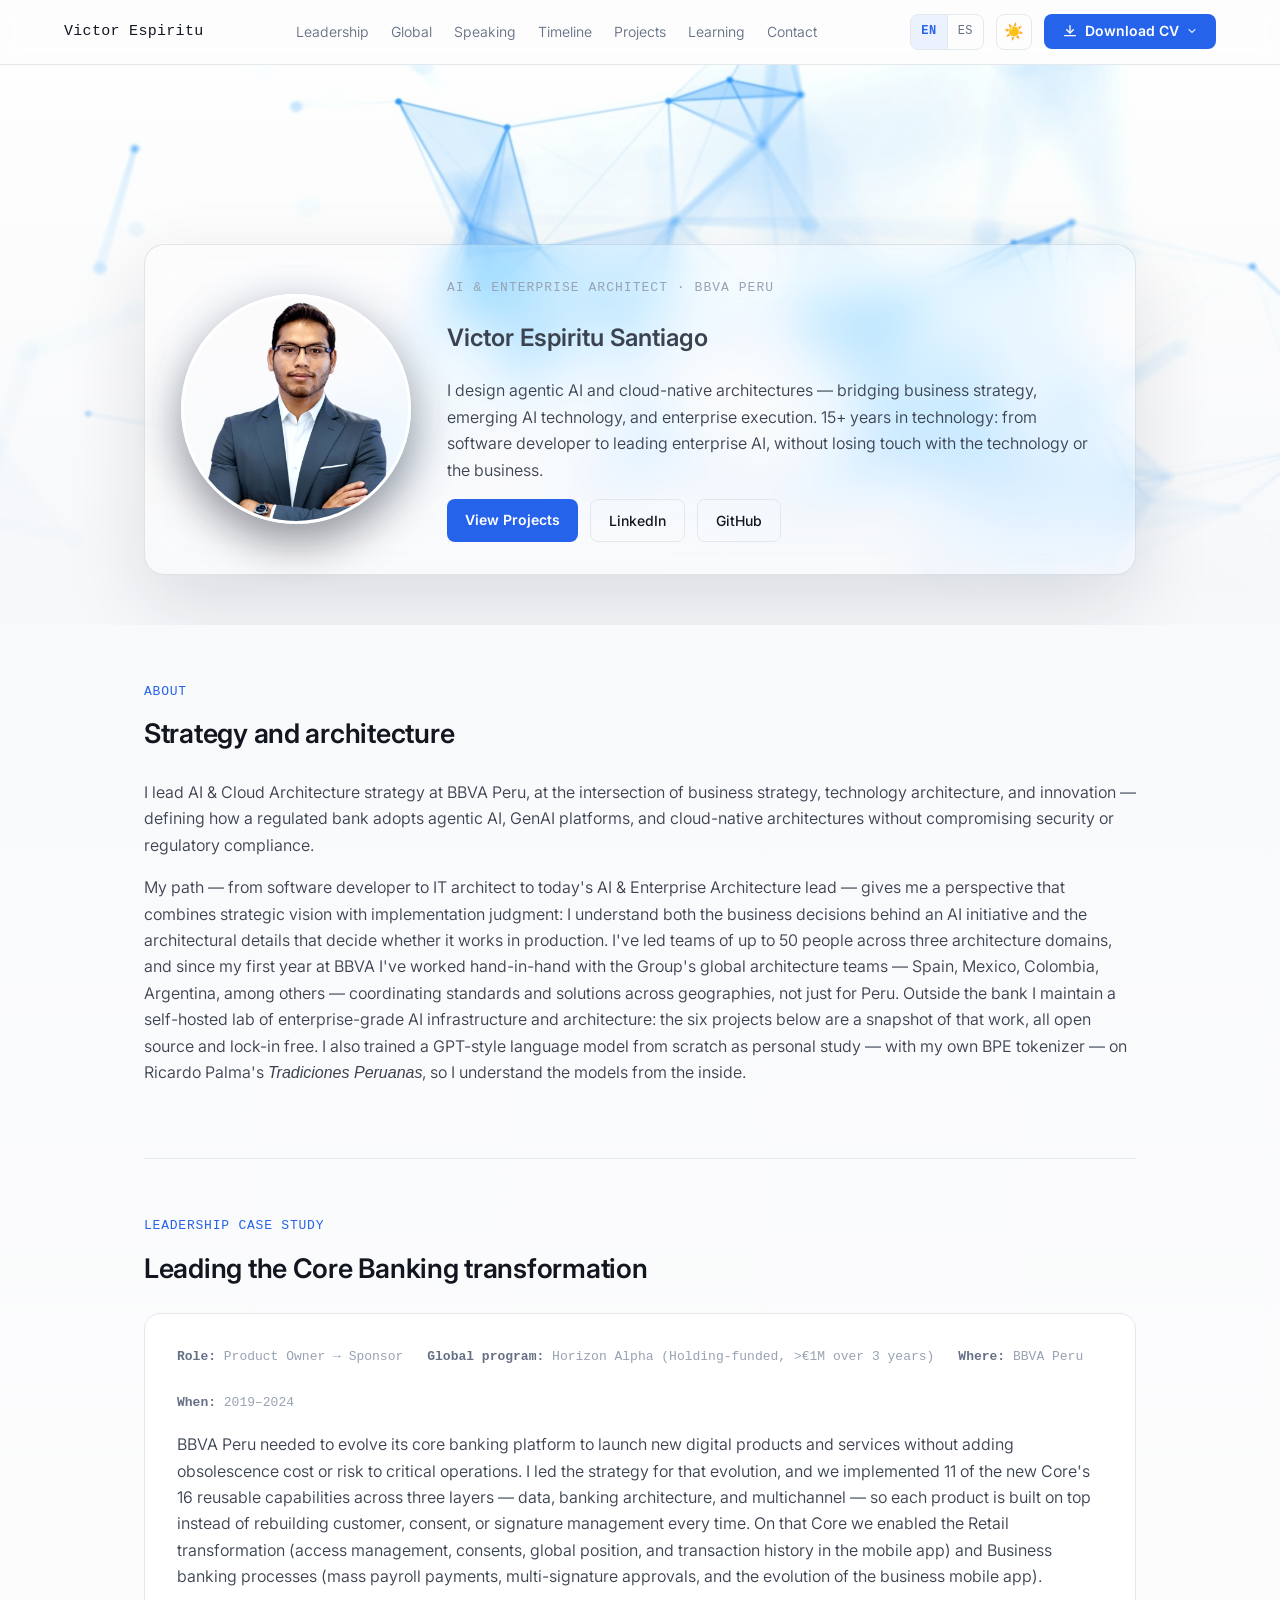
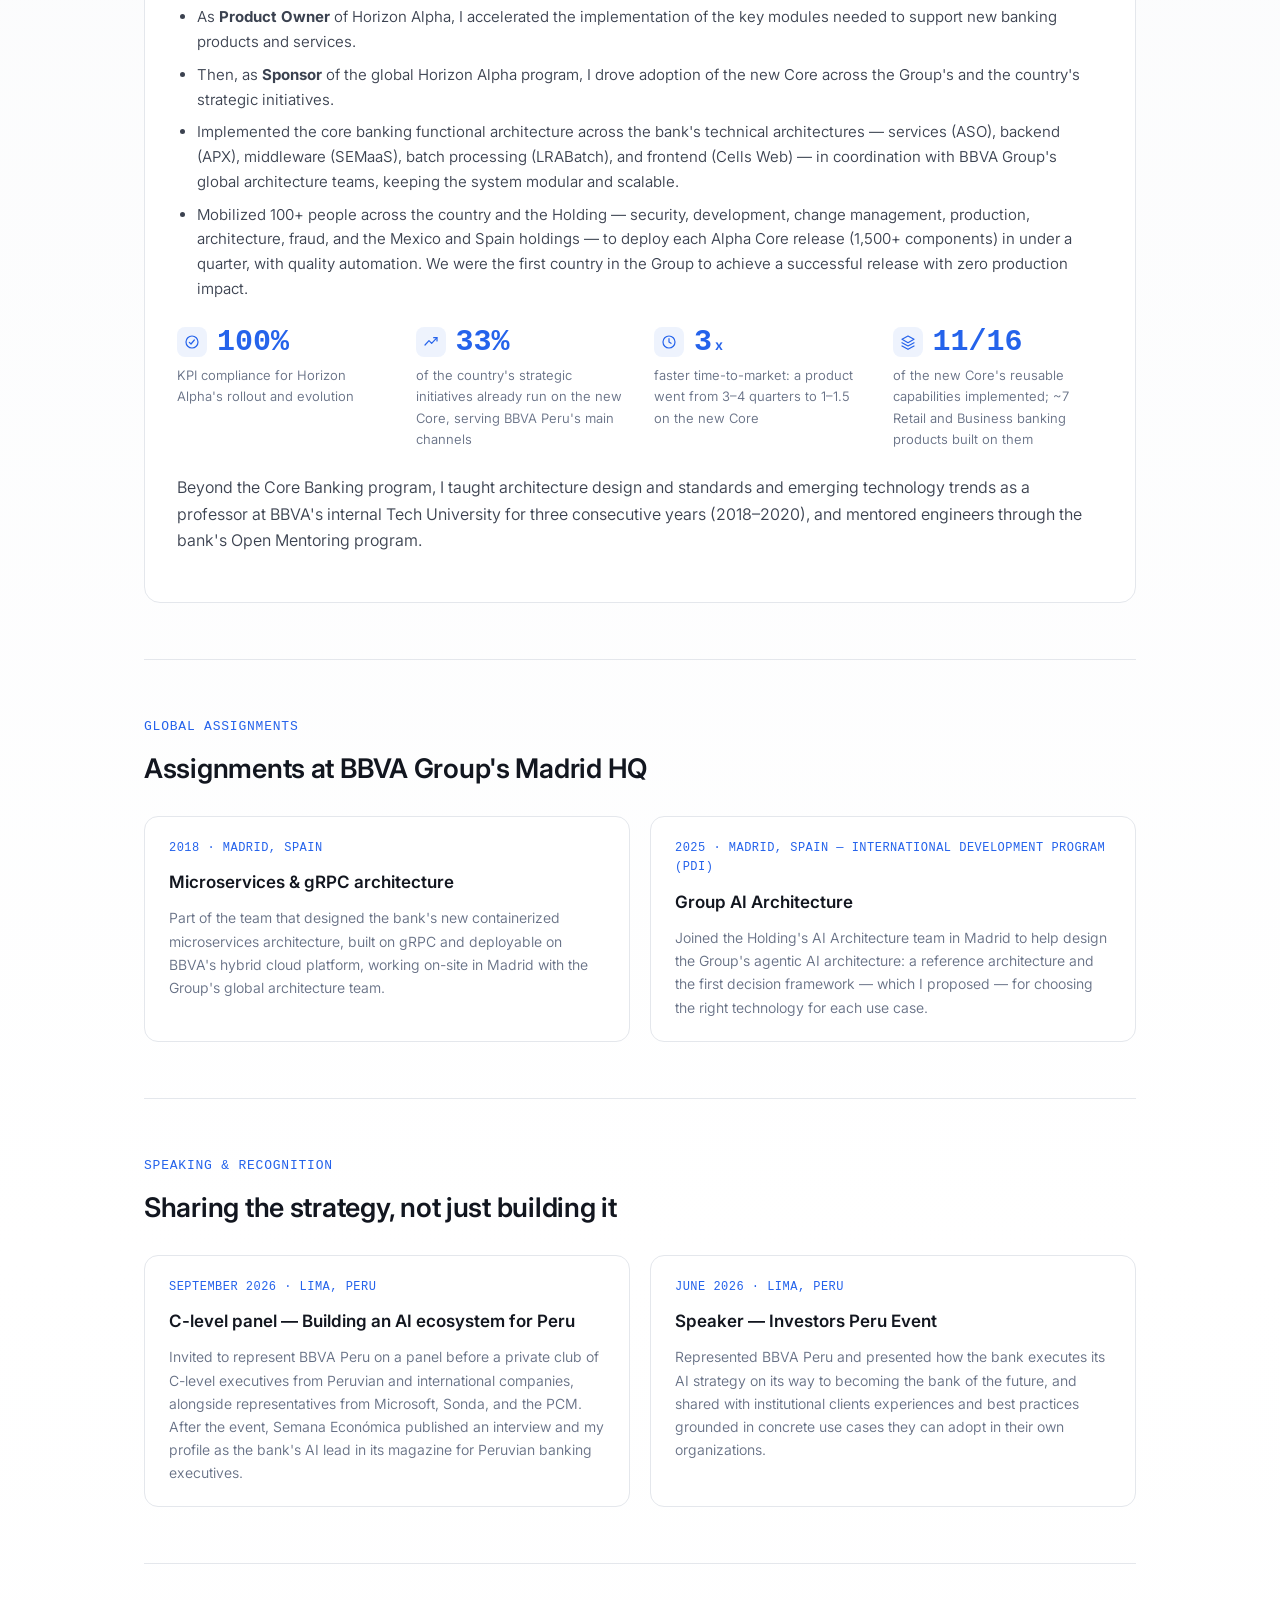
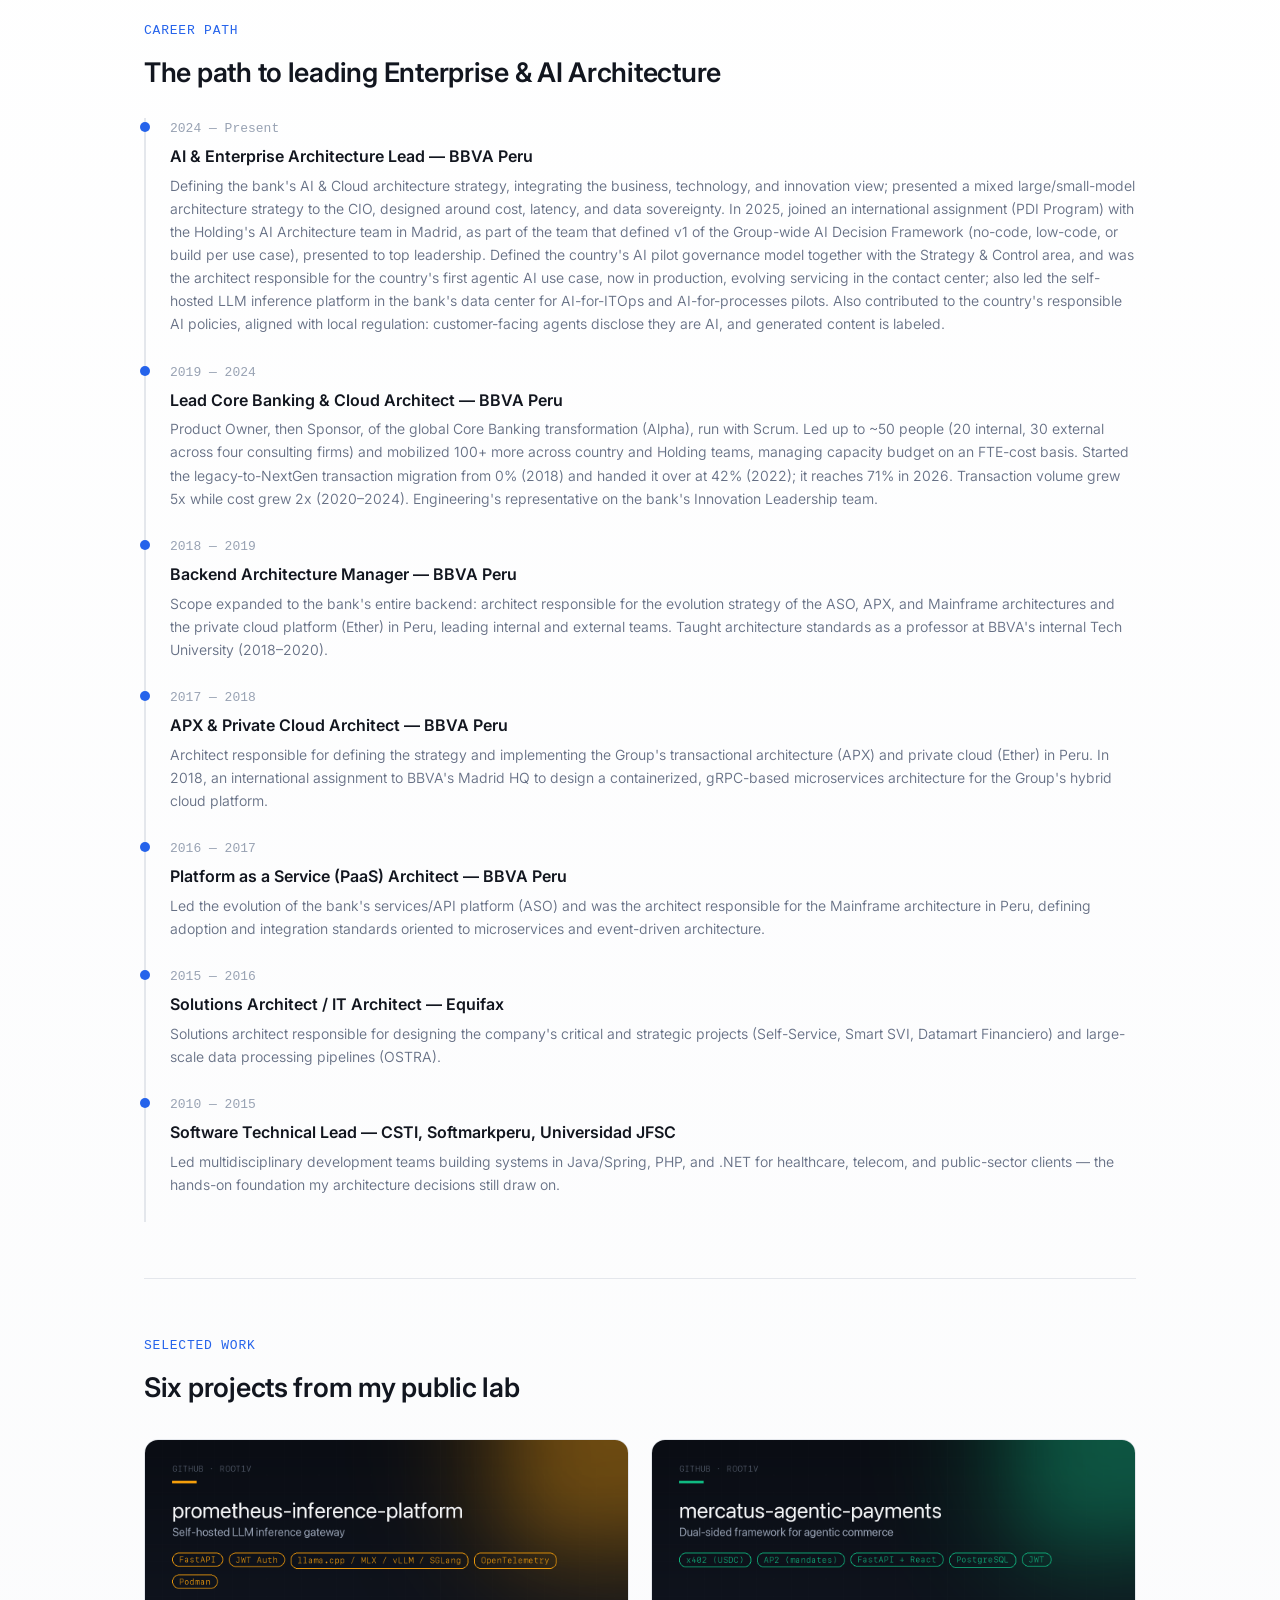
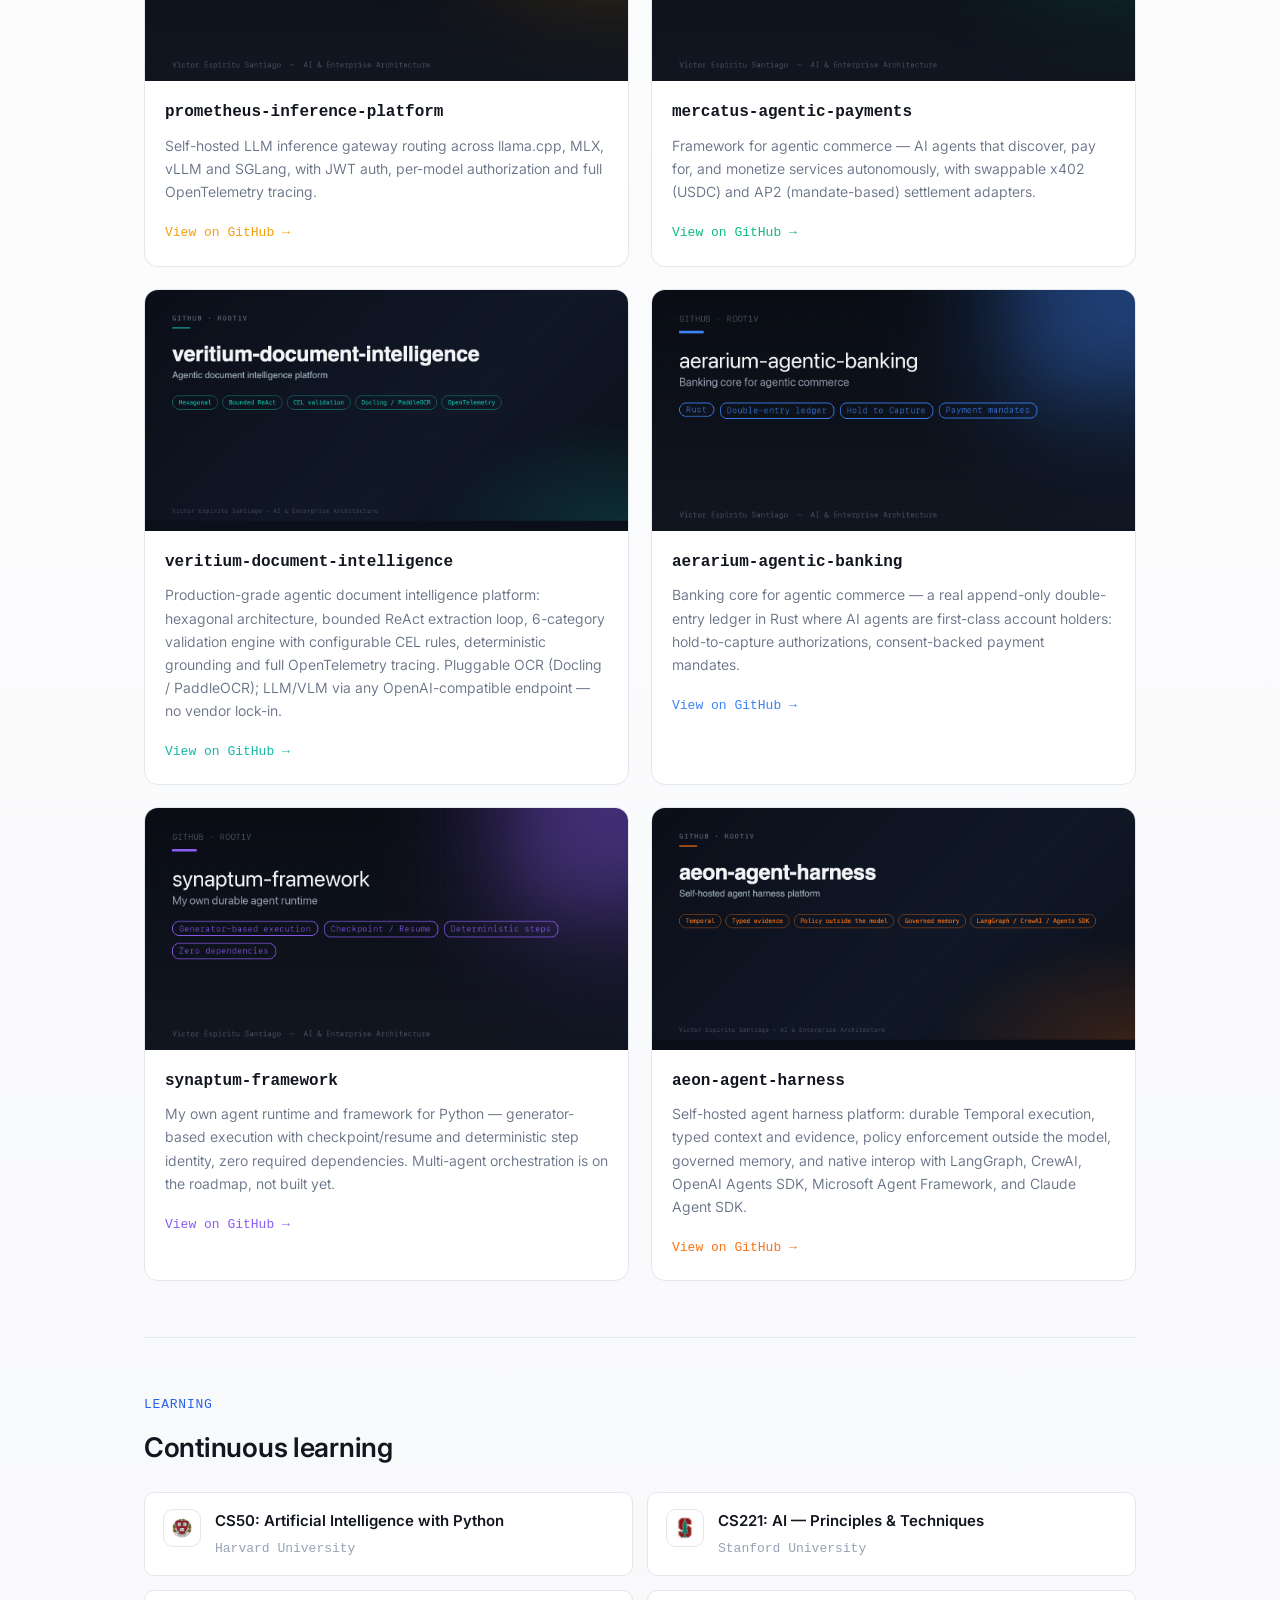
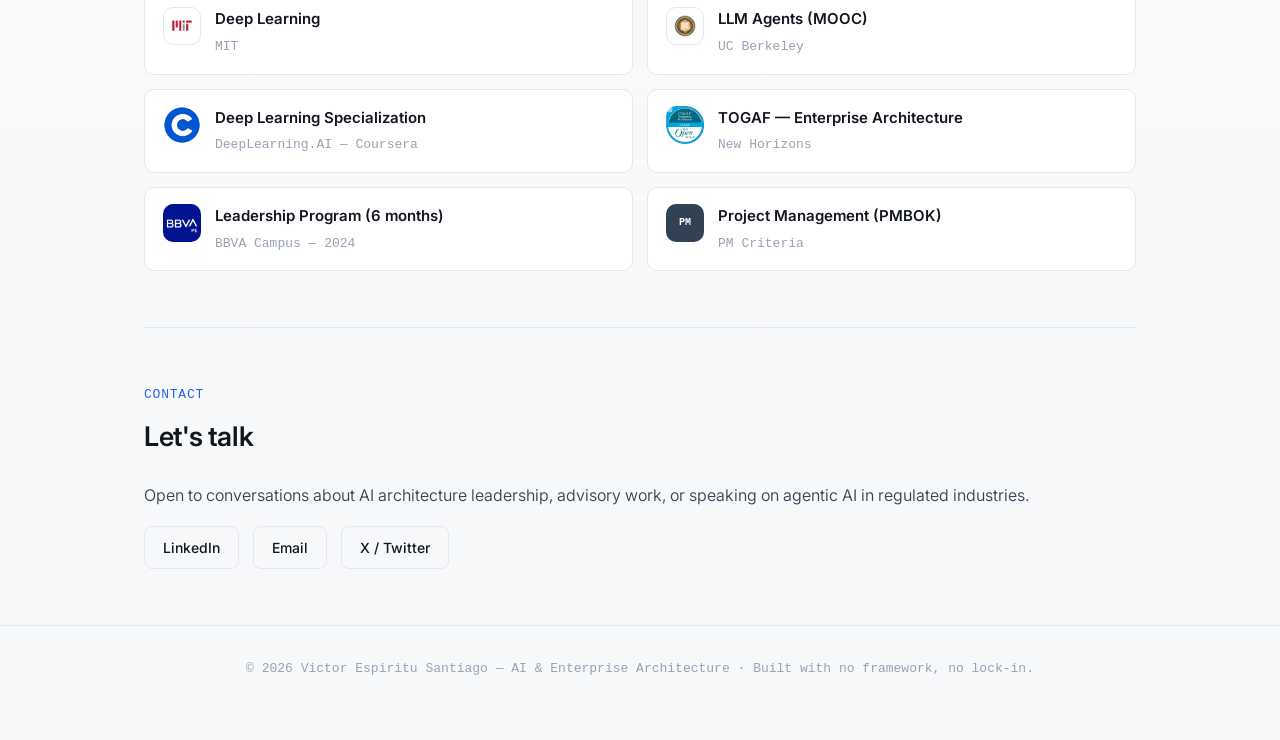
==== commit c994f747: "Spanish CV wording polish: remove repetitions and AI-sounding closers; align EN and site sentences C" ====
--- a/index.html
+++ b/index.html
@@ -151,8 +151,8 @@
       Group's global architecture teams — Spain, Mexico, Colombia, Argentina, among others —
       coordinating standards and solutions across geographies, not just for Peru. Outside the bank
       I maintain a self-hosted lab of enterprise-grade AI infrastructure and architecture: the six projects below
-      are a snapshot of that work, all open source and lock-in free. I also trained a GPT-style language model from scratch as personal study — own BPE tokenizer, training, and
-      evaluation — on Ricardo Palma's <em>Tradiciones Peruanas</em>, so I understand the models from the inside, not just through an API.
+      are a snapshot of that work, all open source and lock-in free. I also trained a GPT-style language model from scratch as personal study — with my own BPE tokenizer — on
+      Ricardo Palma's <em>Tradiciones Peruanas</em>, so I understand the models from the inside.
     </p>
   </section>
 
@@ -479,7 +479,7 @@
     });
   })();
 </script>
-<script src="assets/js/i18n.js?v=16"></script>
+<script src="assets/js/i18n.js?v=17"></script>
 
 </body>
 </html>
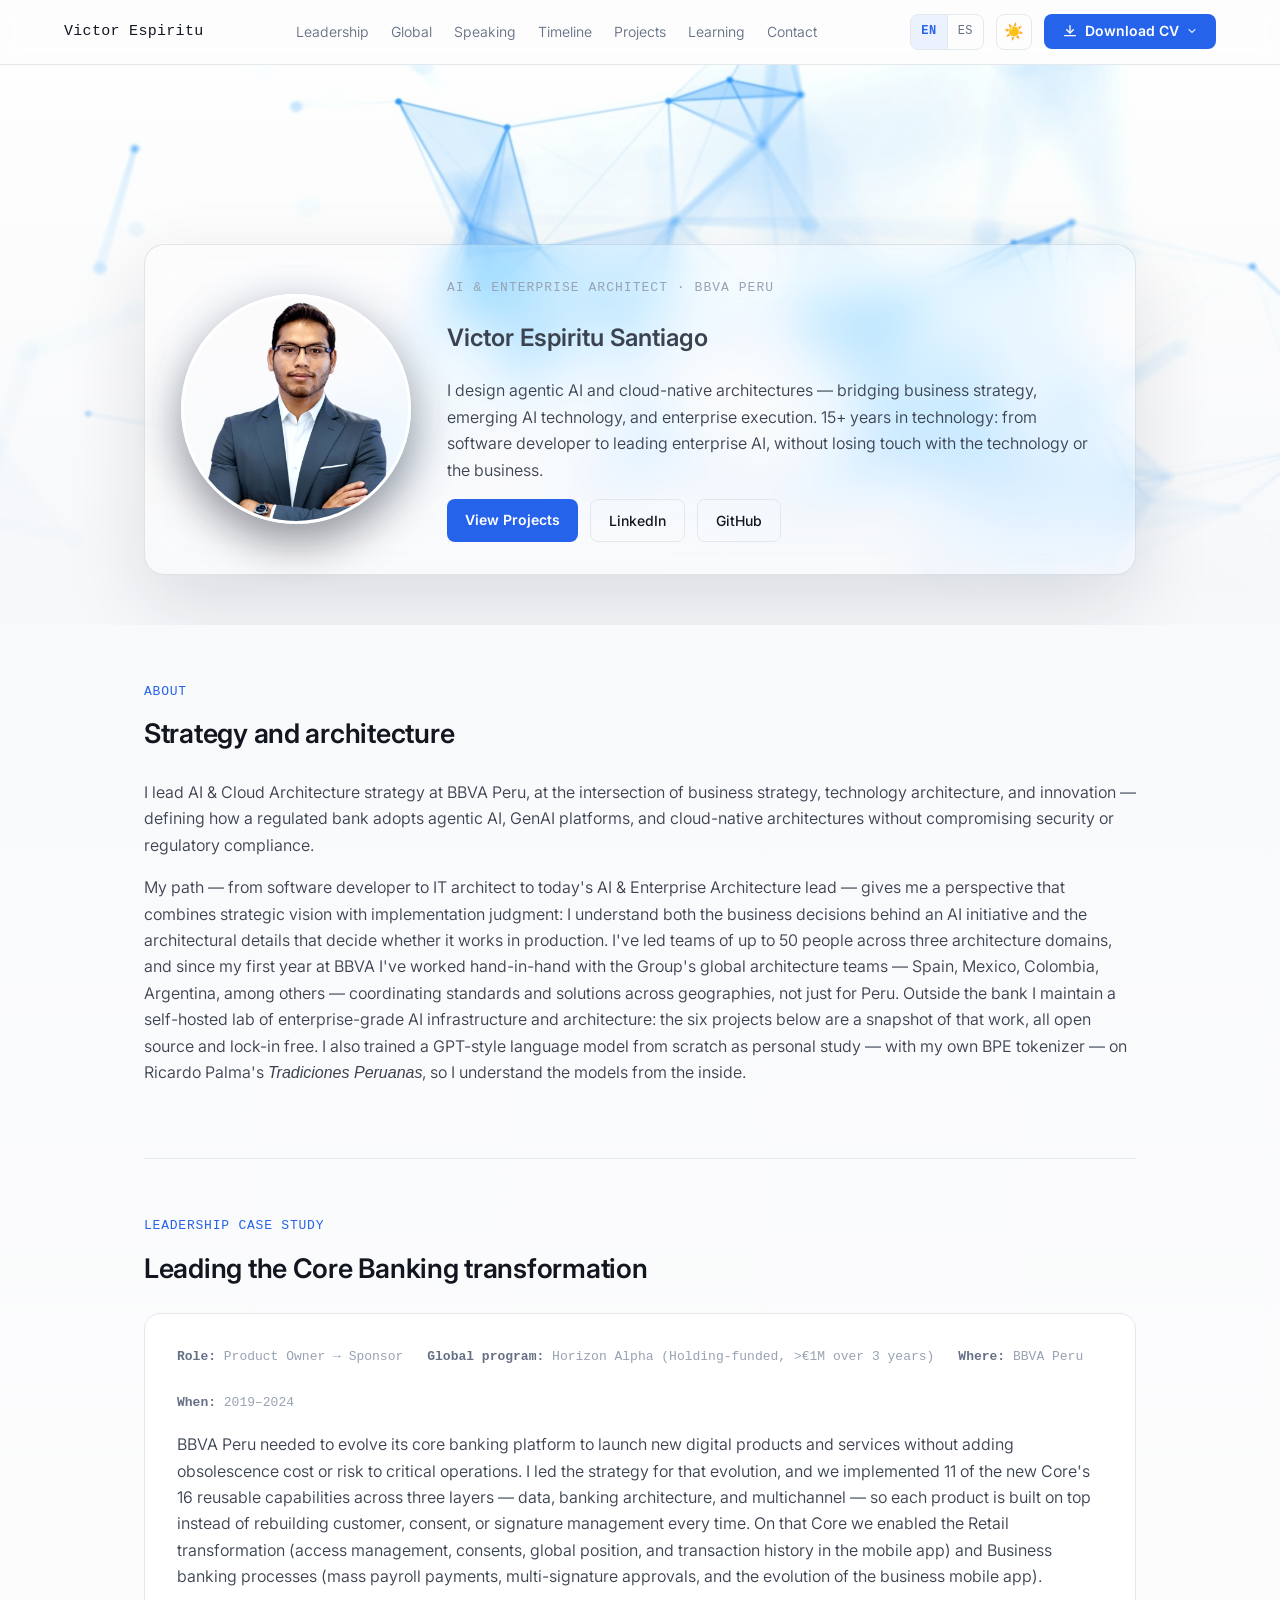
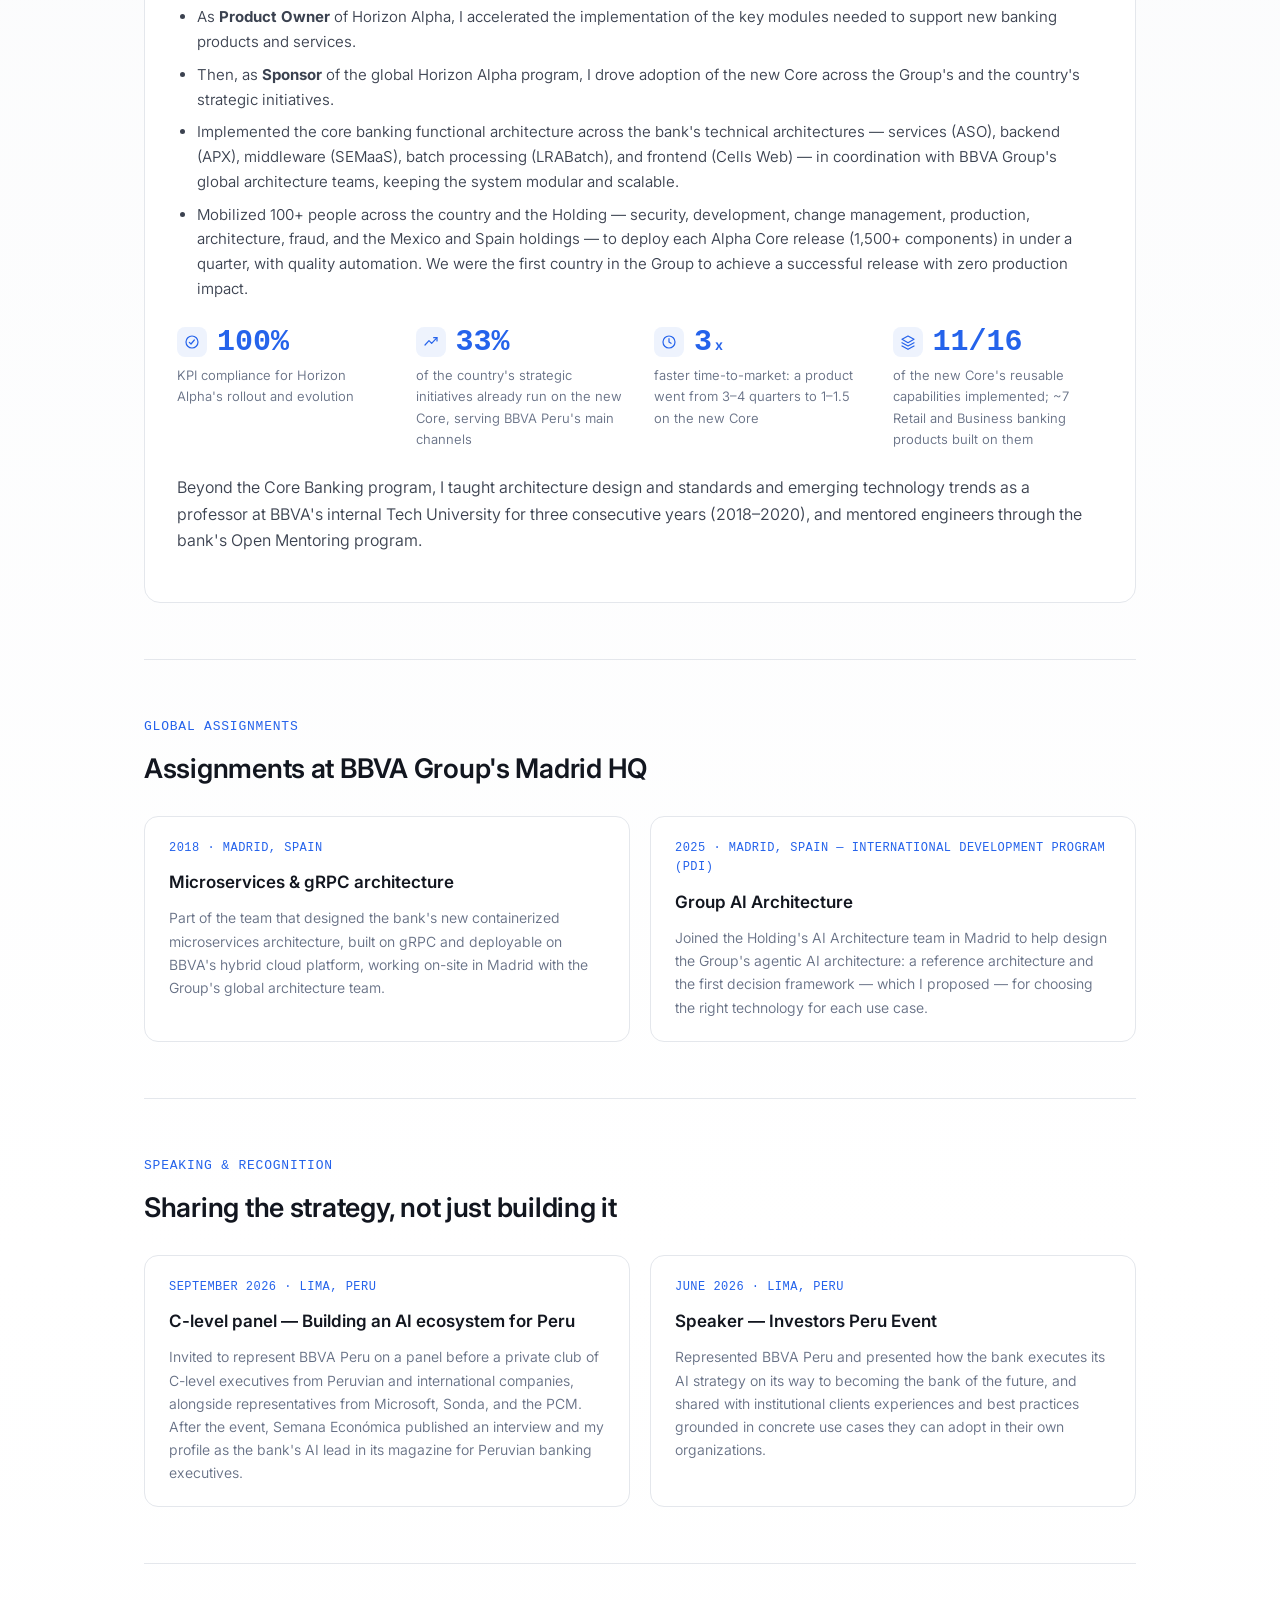
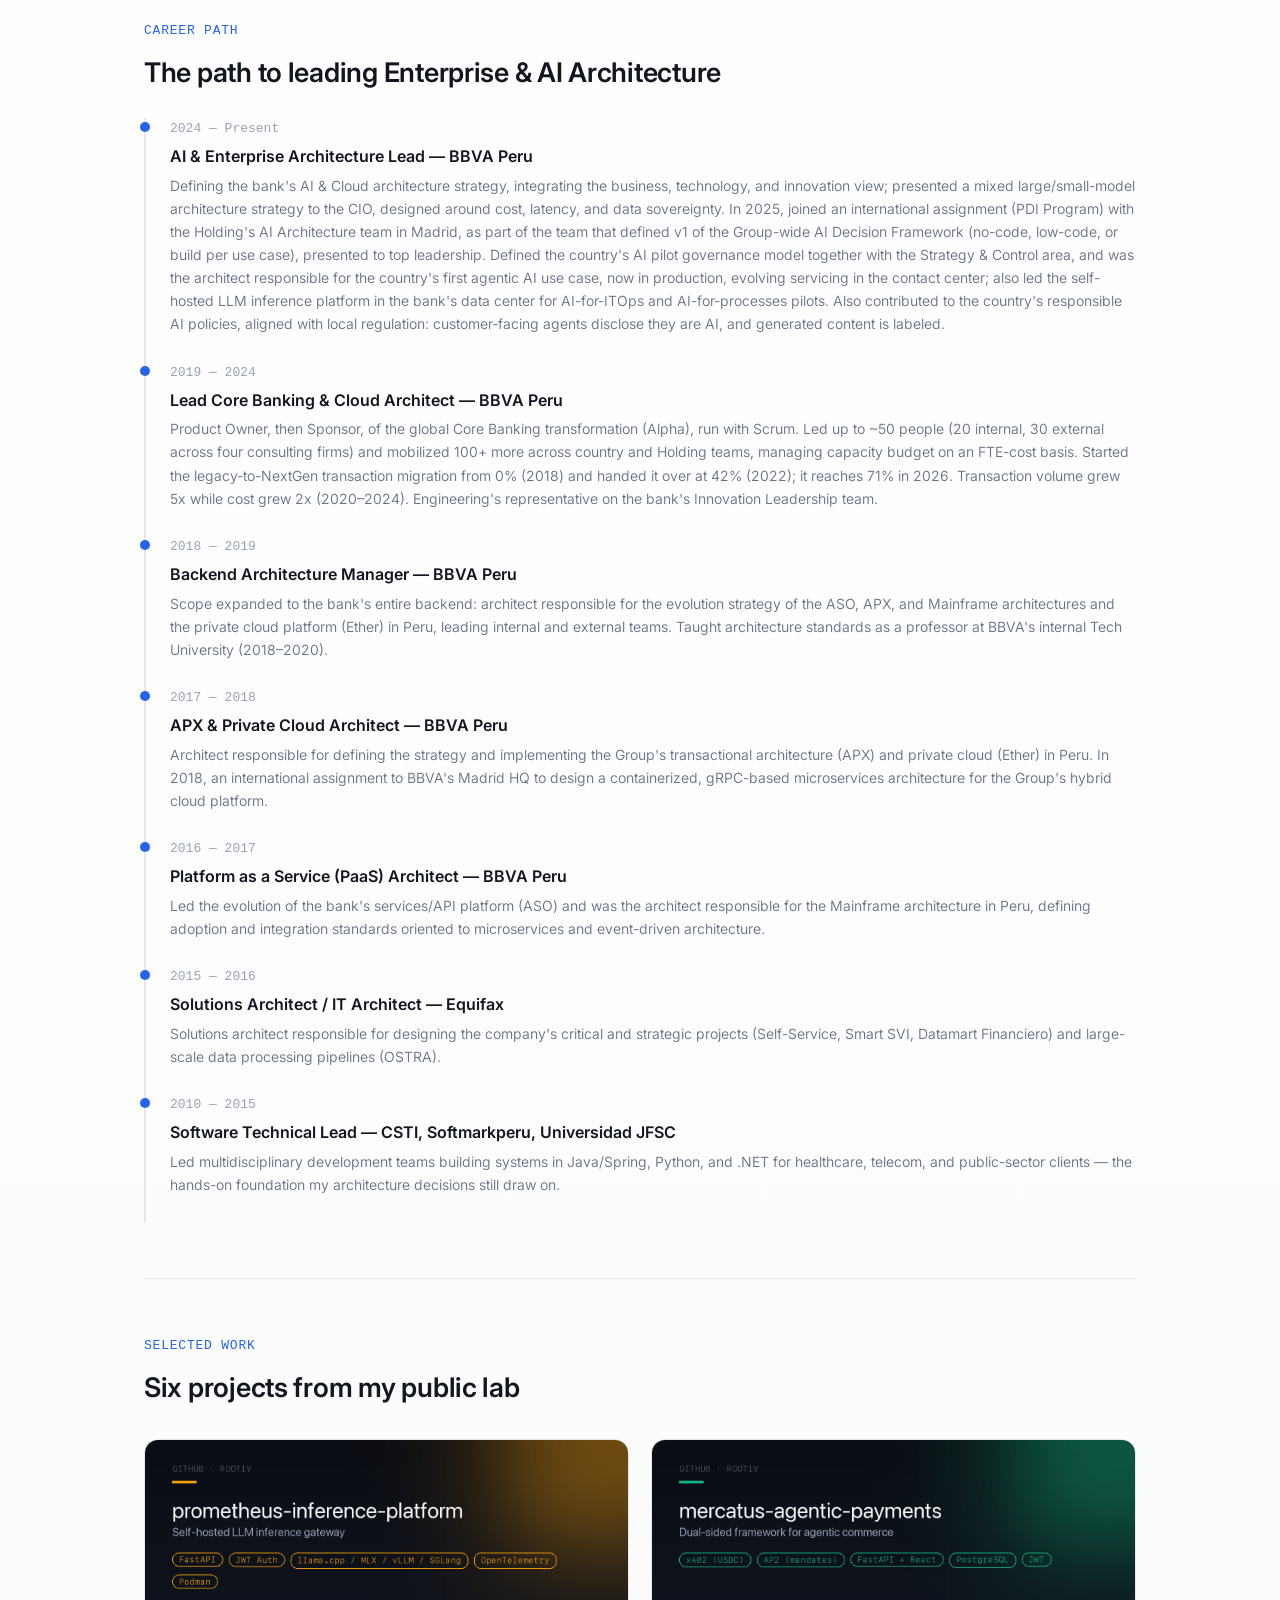
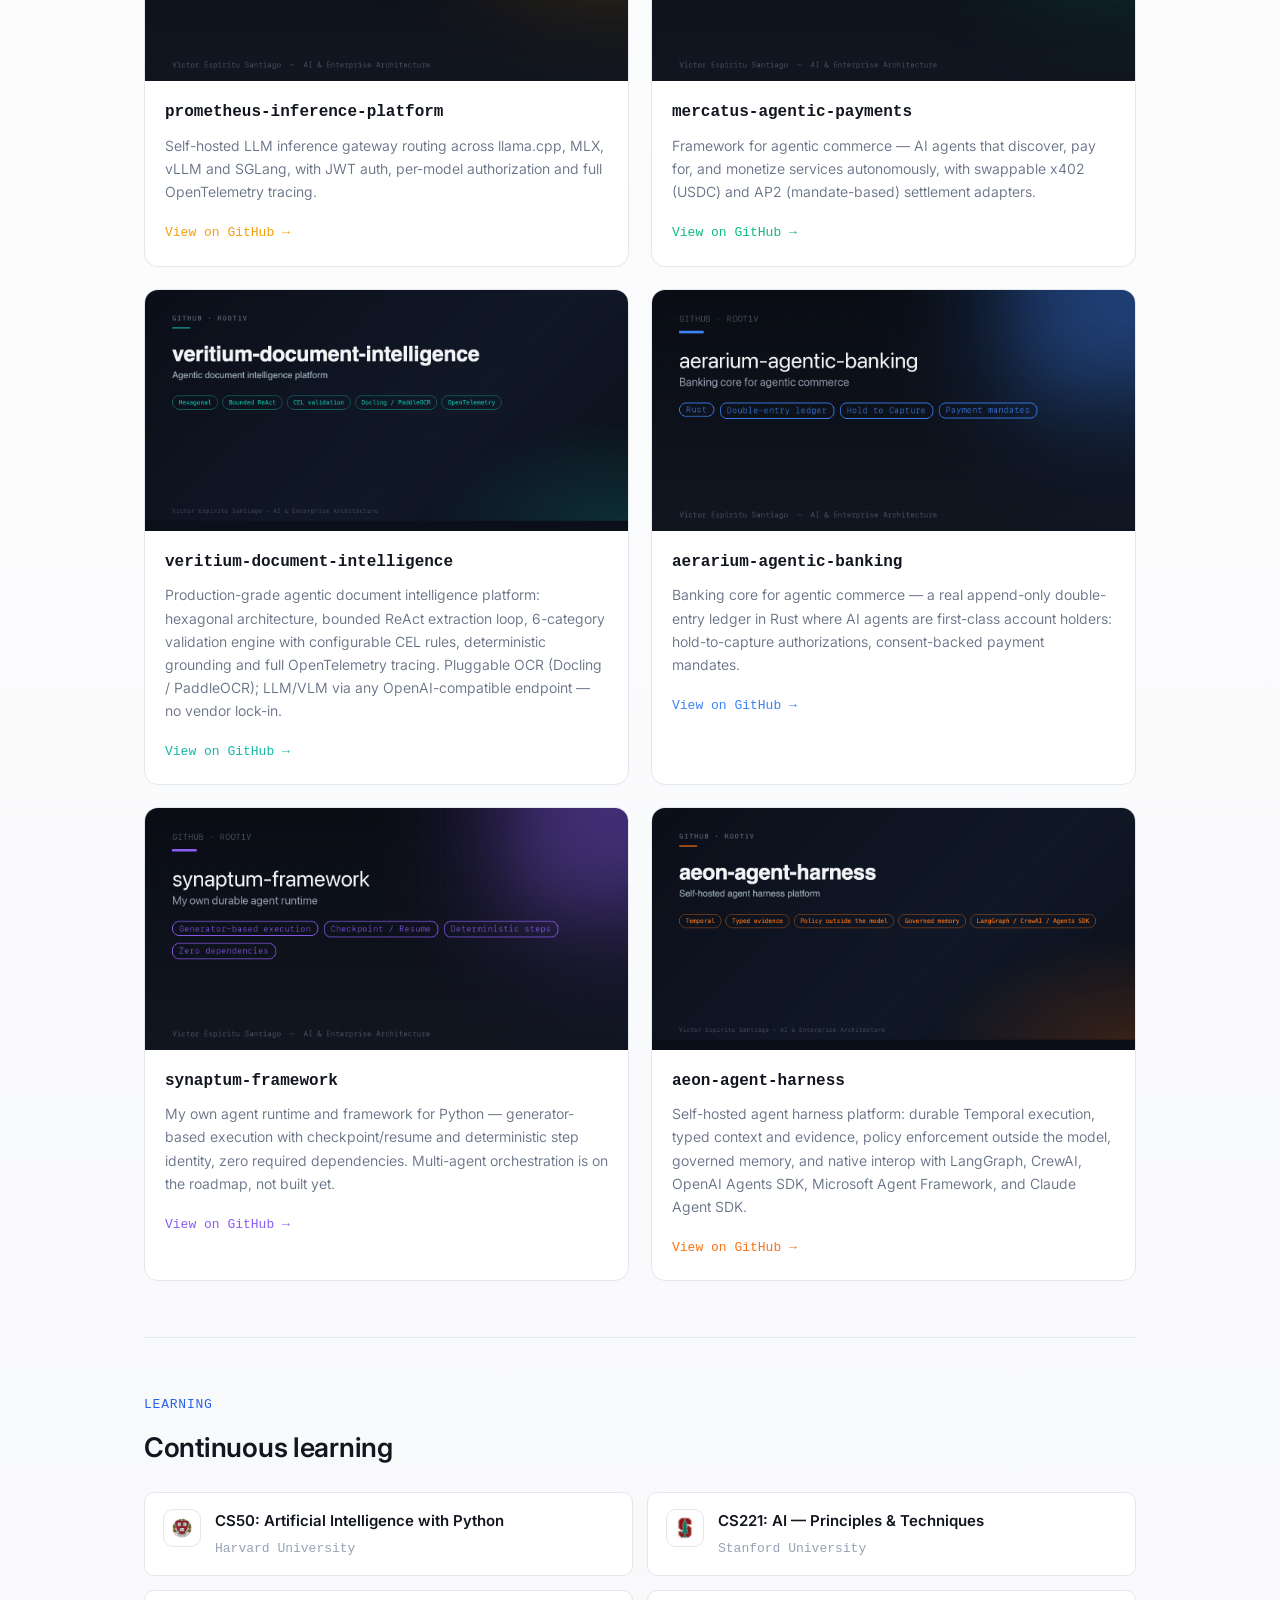
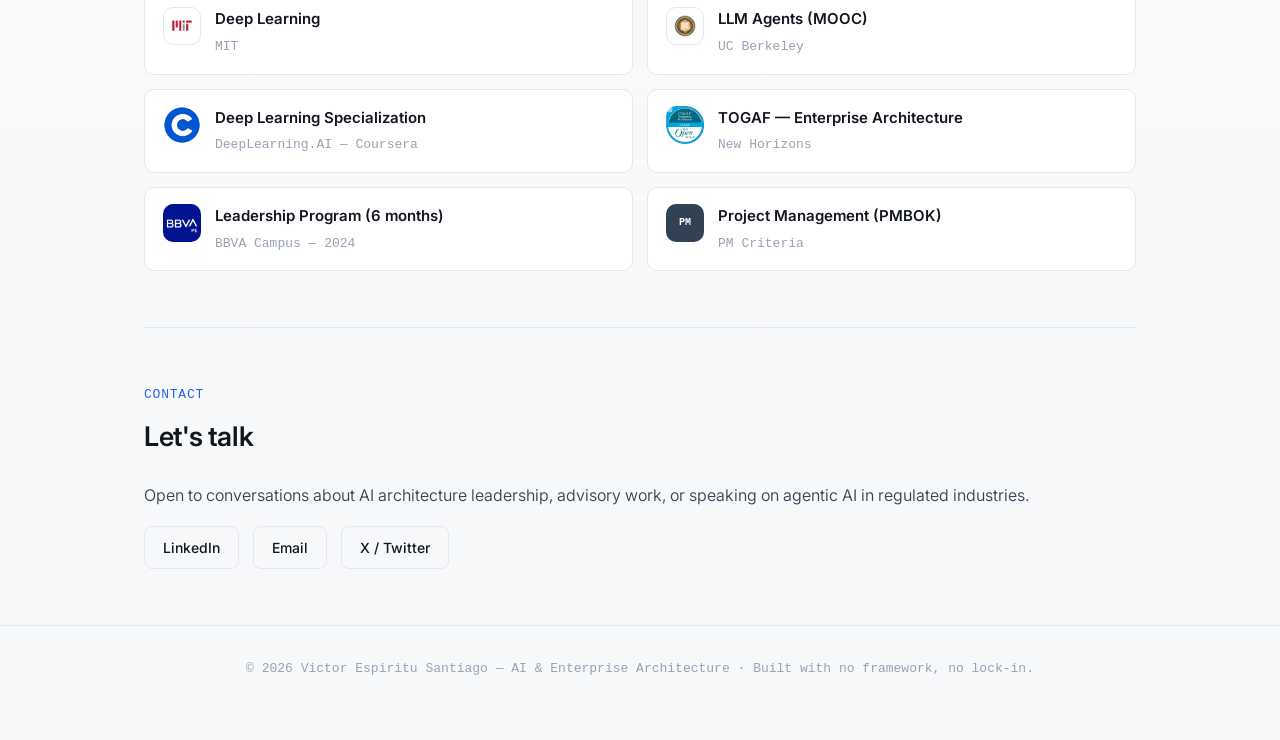
==== commit ed95d8cf: "CV ES: author's edits from cv-es.md (costs, LLM/SLM, PaaS role corrected, Python, lab wording) with " ====
--- a/index.html
+++ b/index.html
@@ -291,7 +291,7 @@
       <div class="tl-item">
         <div class="tl-date">2010 — 2015</div>
         <h4 data-i18n="tl7.h4">Software Technical Lead — CSTI, Softmarkperu, Universidad JFSC</h4>
-        <p data-i18n="tl7.p">Led multidisciplinary development teams building systems in Java/Spring, PHP, and .NET for healthcare, telecom, and public-sector clients — the hands-on foundation my architecture decisions still draw on.</p>
+        <p data-i18n="tl7.p">Led multidisciplinary development teams building systems in Java/Spring, Python, and .NET for healthcare, telecom, and public-sector clients — the hands-on foundation my architecture decisions still draw on.</p>
       </div>
     </div>
   </section>
@@ -479,7 +479,7 @@
     });
   })();
 </script>
-<script src="assets/js/i18n.js?v=17"></script>
+<script src="assets/js/i18n.js?v=18"></script>
 
 </body>
 </html>
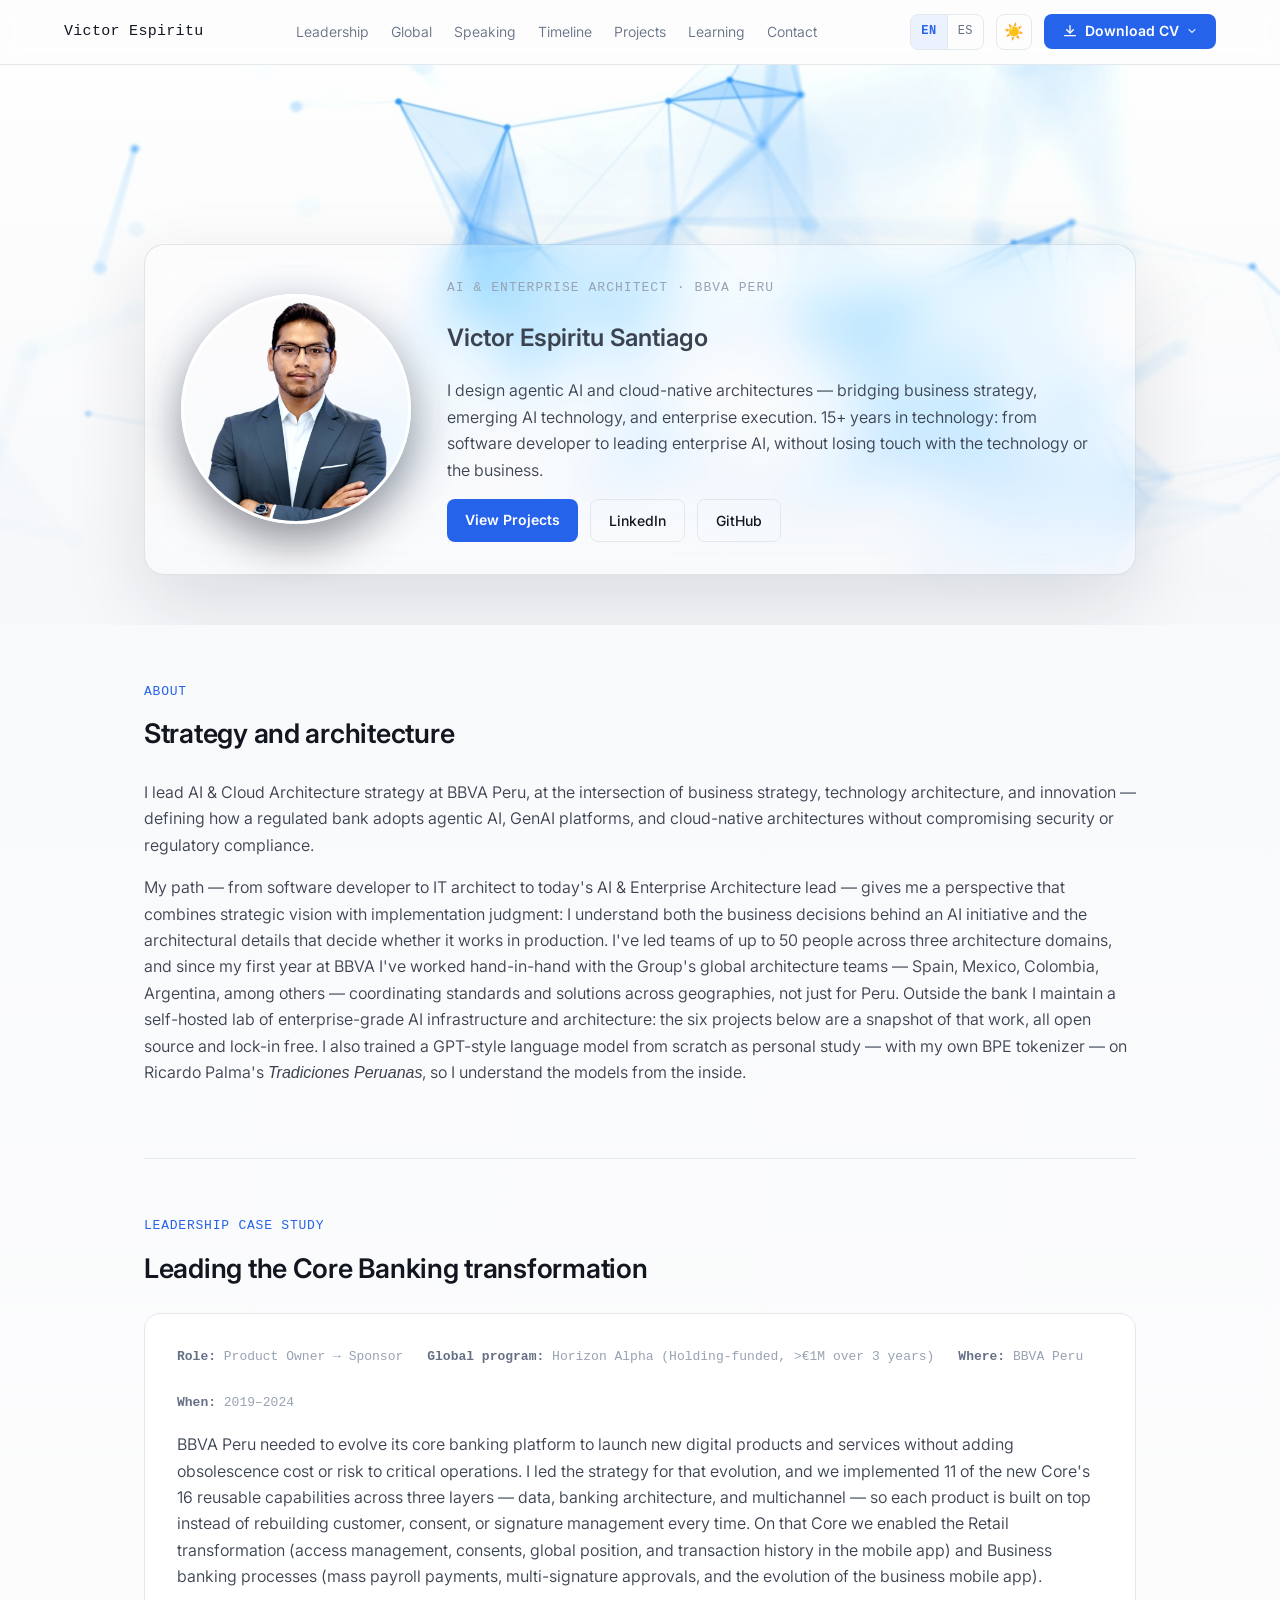
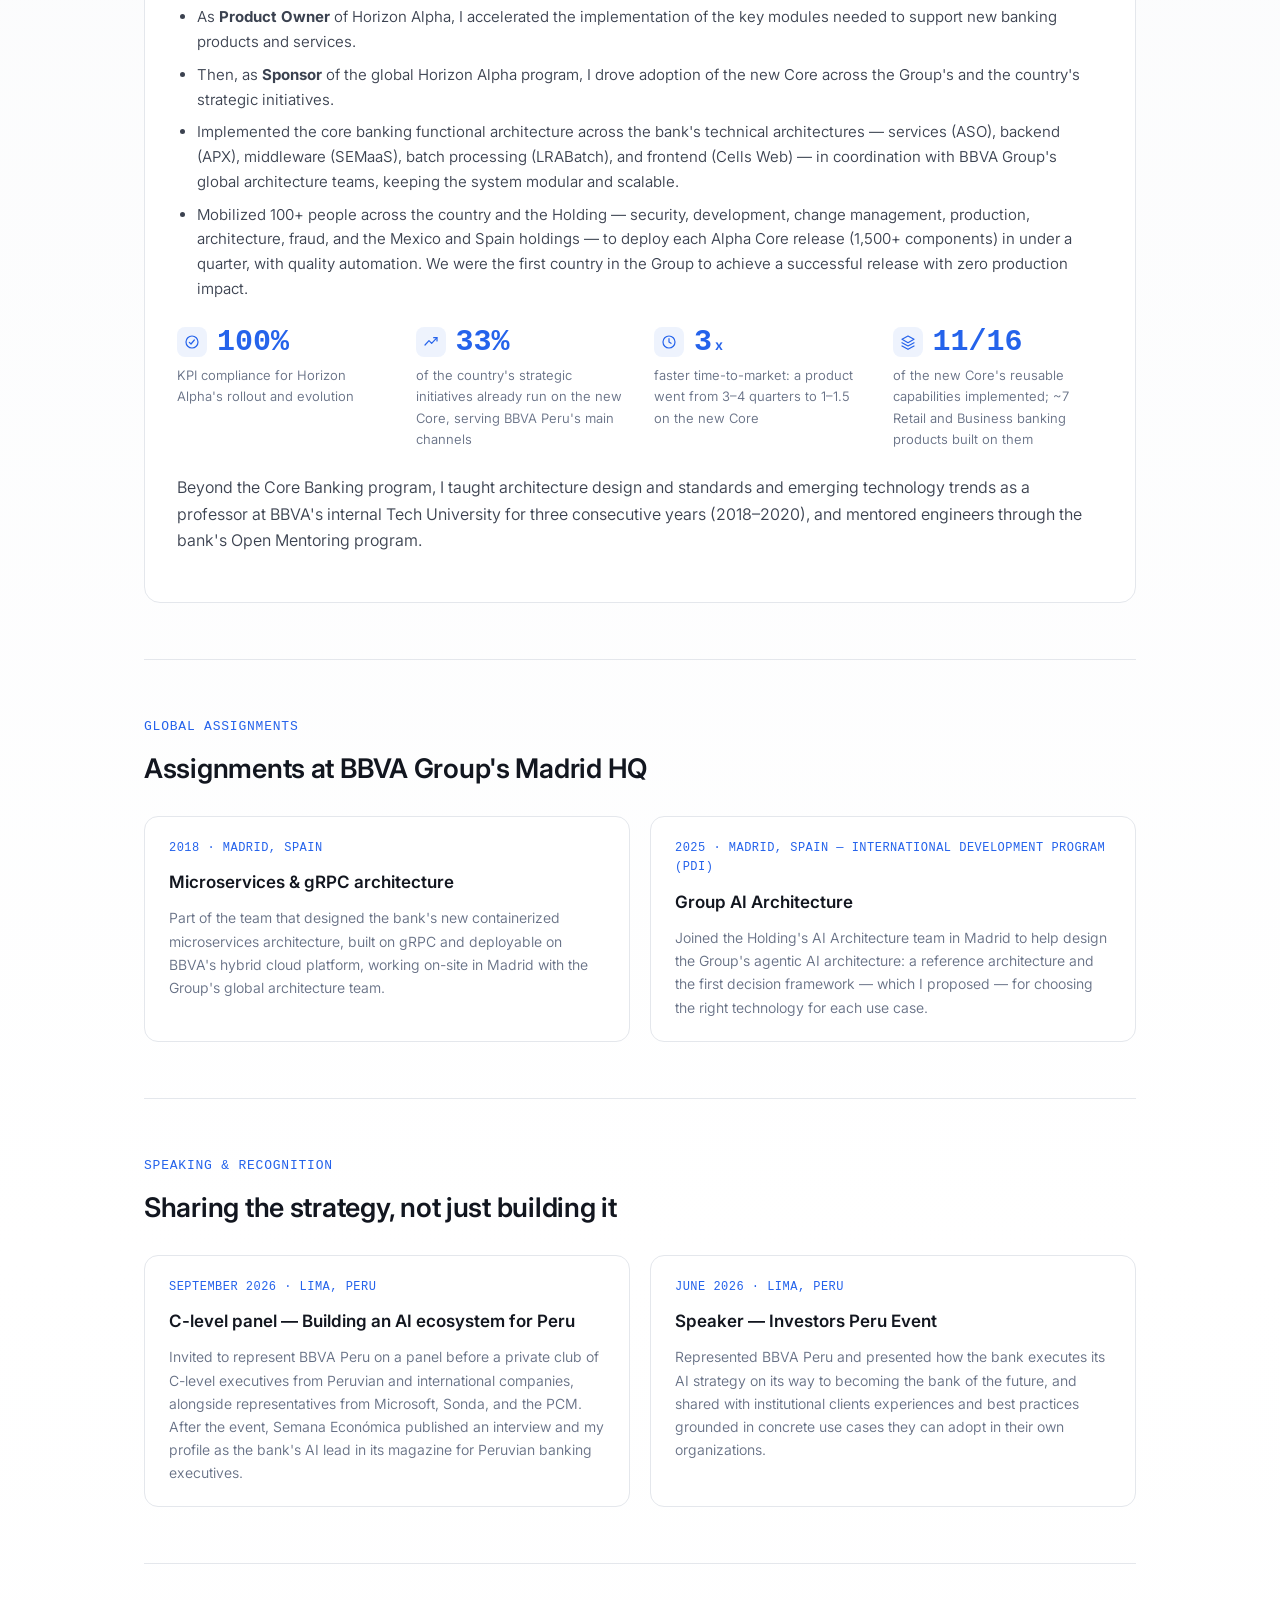
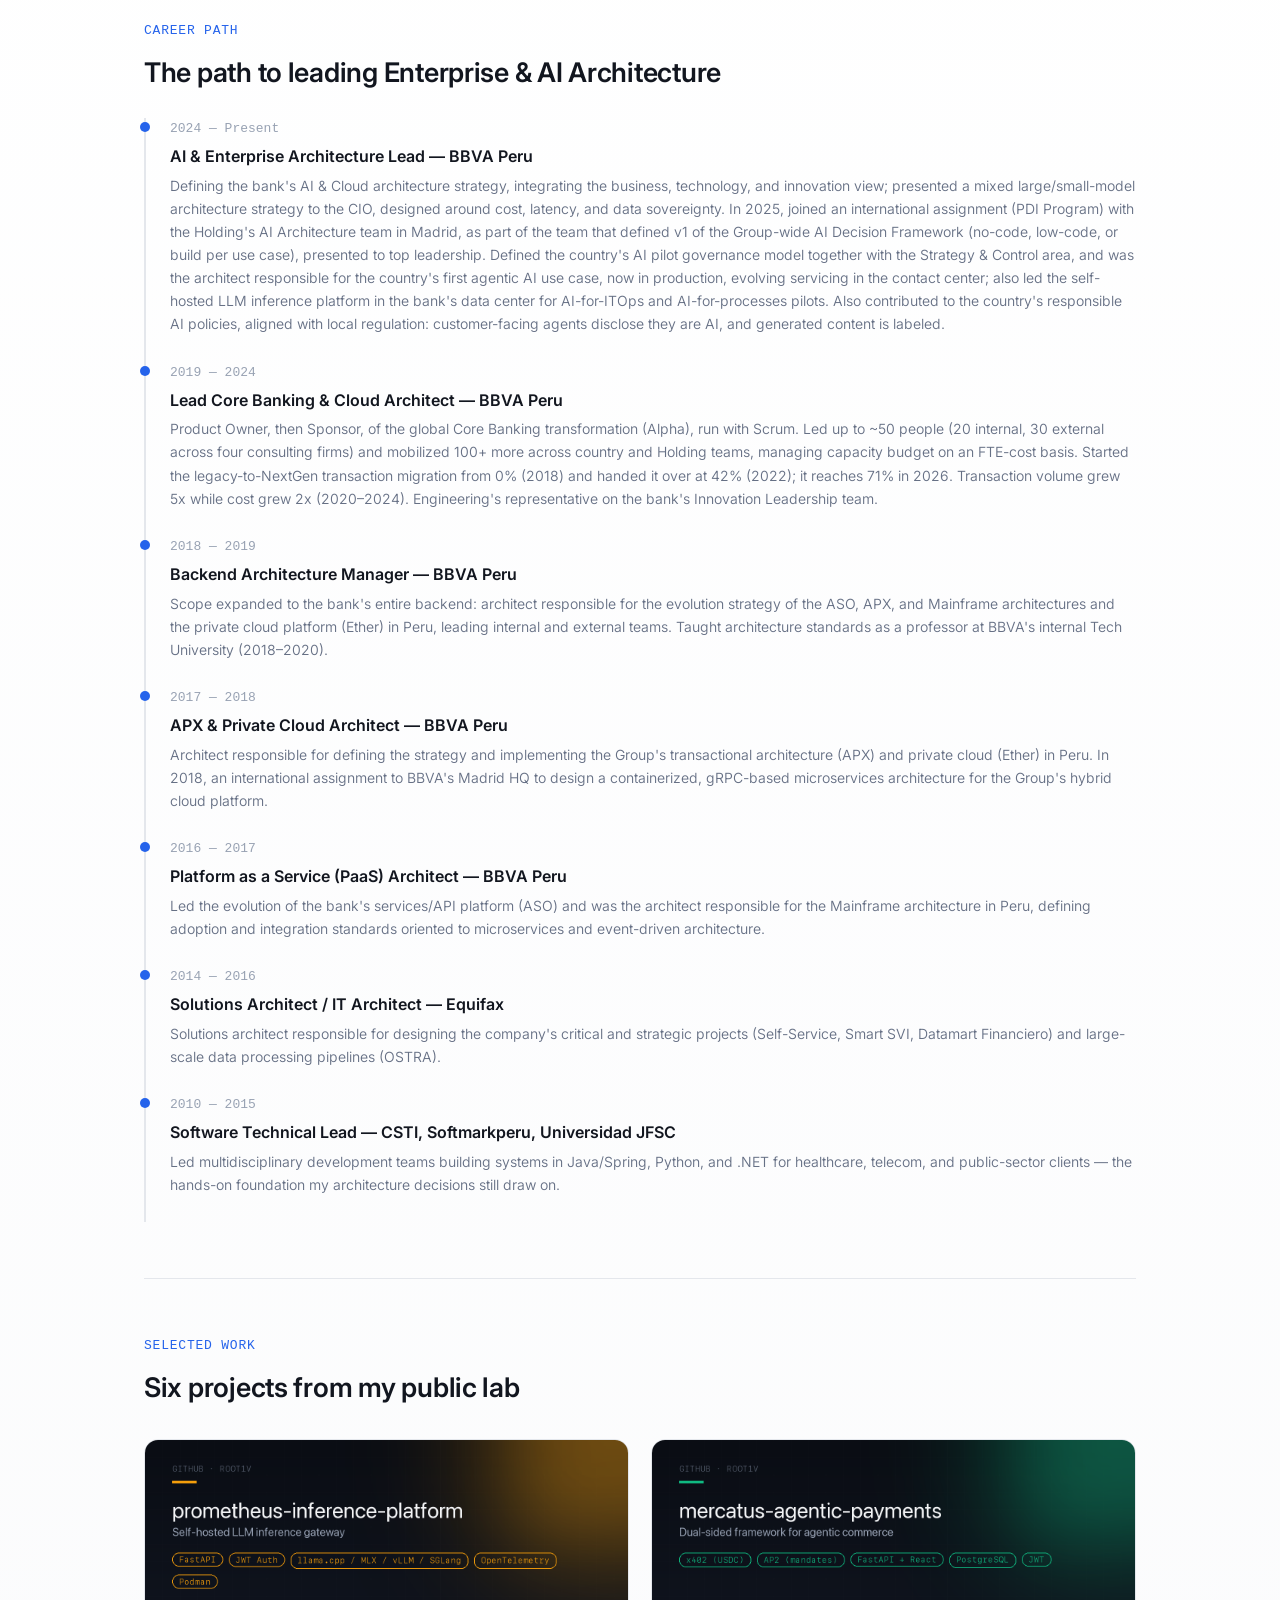
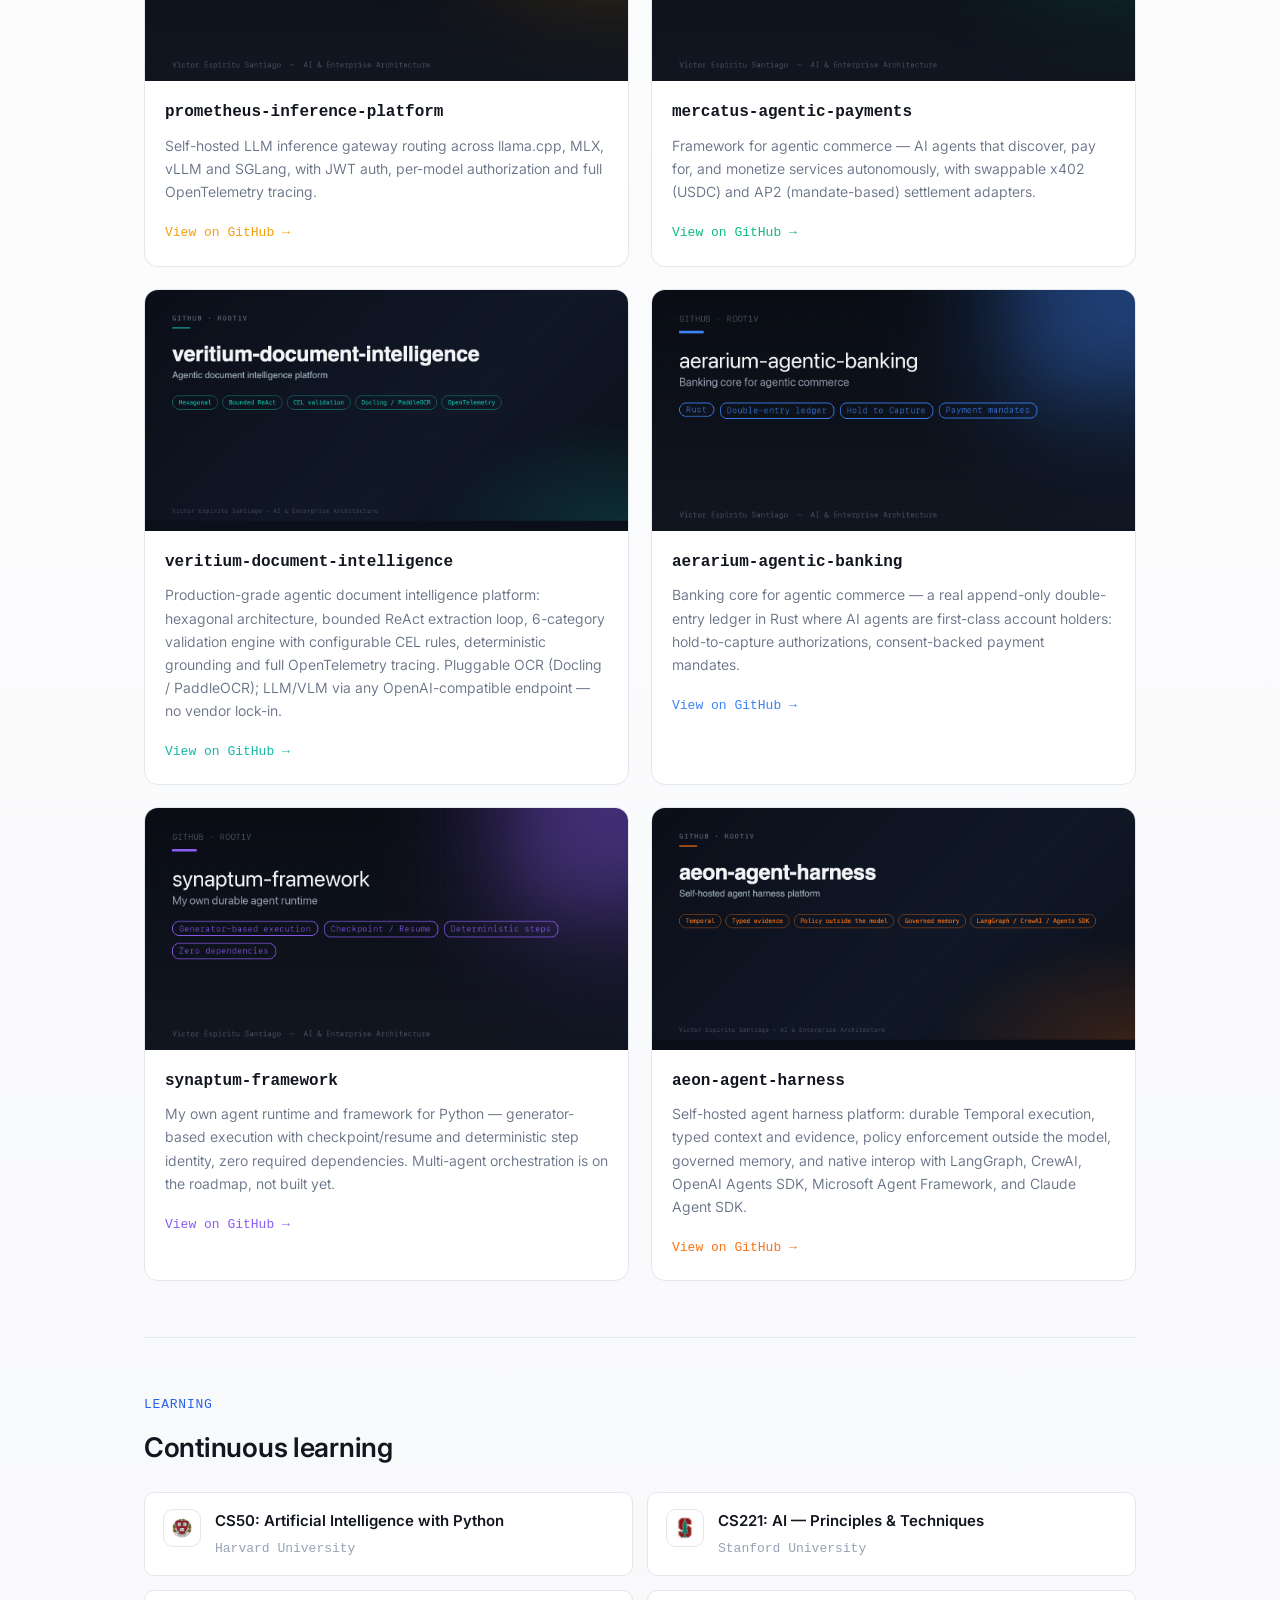
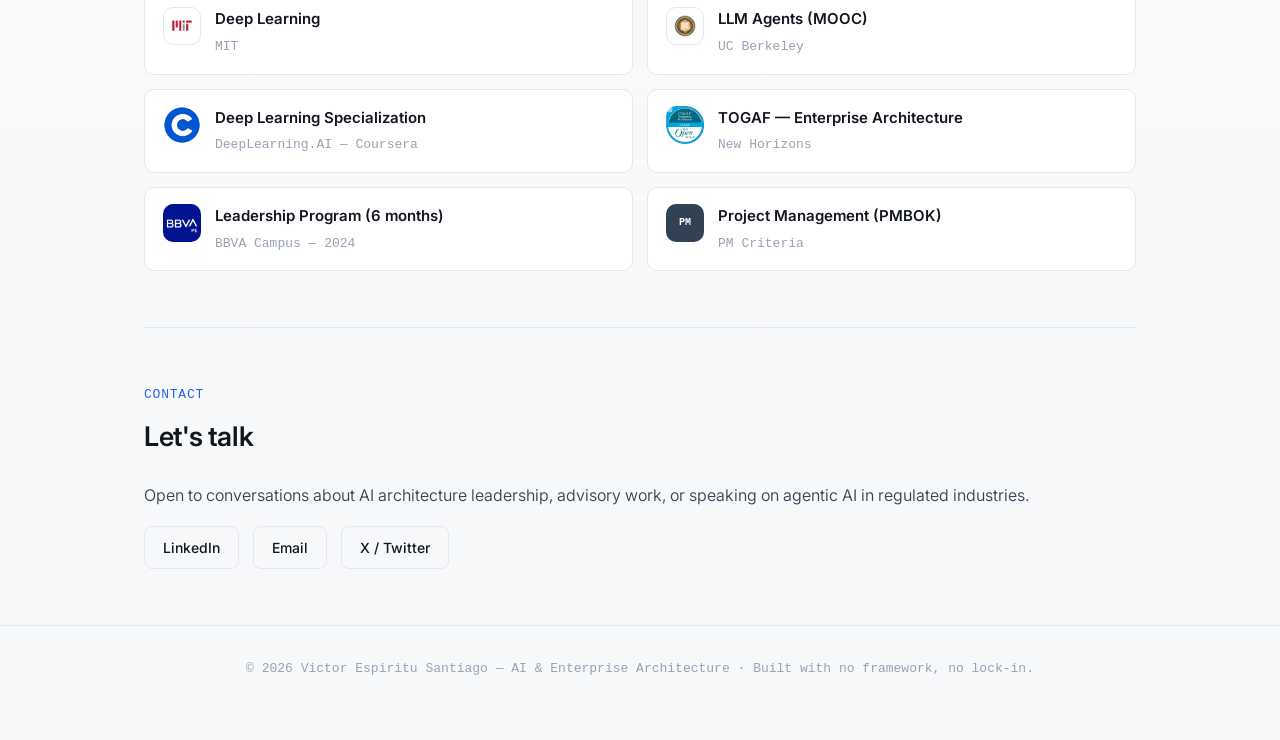
==== commit 4975587f: "Equifax dates: 2014 — 2016 Co-Authored-By: Claude Fable 5.1 <noreply@anthropic.com>" ====
--- a/index.html
+++ b/index.html
@@ -284,7 +284,7 @@
         <p data-i18n="tl5.p">Led the evolution of the bank's services/API platform (ASO) and was the architect responsible for the Mainframe architecture in Peru, defining adoption and integration standards oriented to microservices and event-driven architecture.</p>
       </div>
       <div class="tl-item">
-        <div class="tl-date">2015 — 2016</div>
+        <div class="tl-date">2014 — 2016</div>
         <h4 data-i18n="tl6.h4">Solutions Architect / IT Architect — Equifax</h4>
         <p data-i18n="tl6.p">Solutions architect responsible for designing the company's critical and strategic projects (Self-Service, Smart SVI, Datamart Financiero) and large-scale data processing pipelines (OSTRA).</p>
       </div>
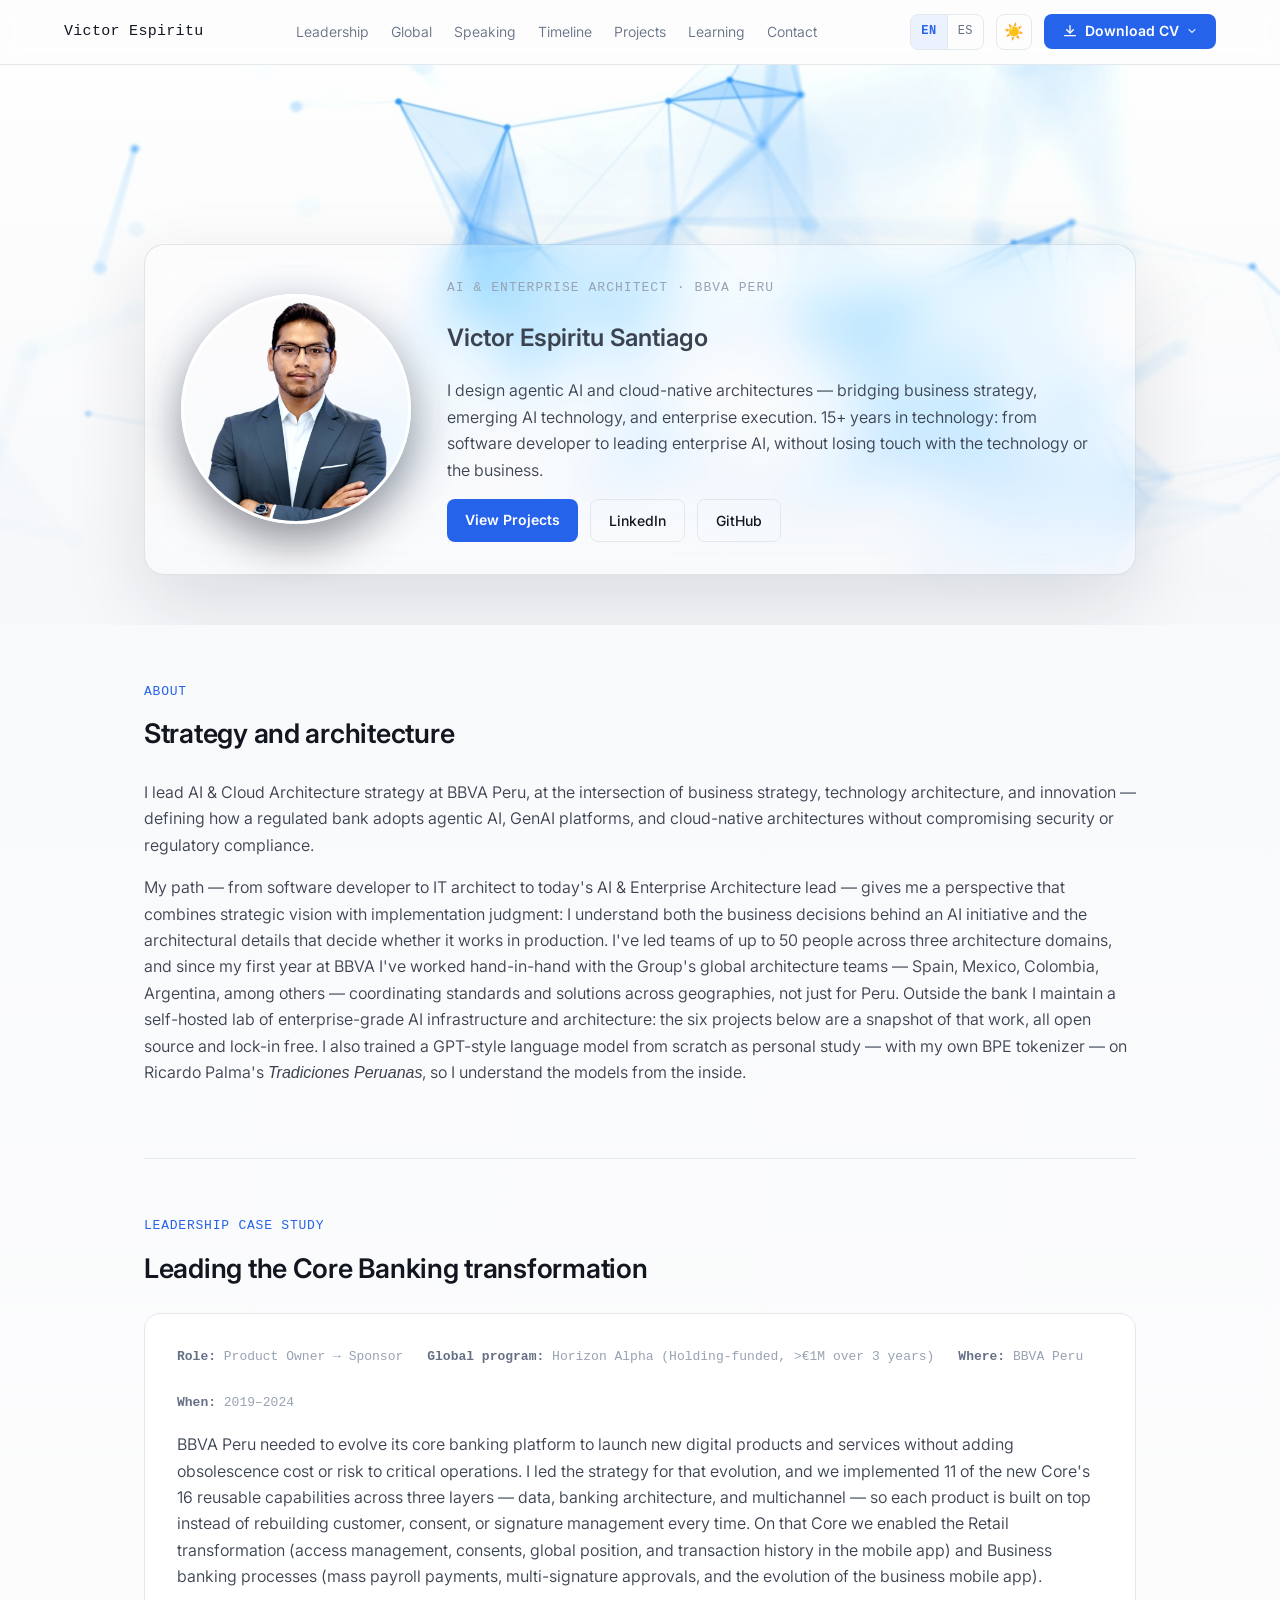
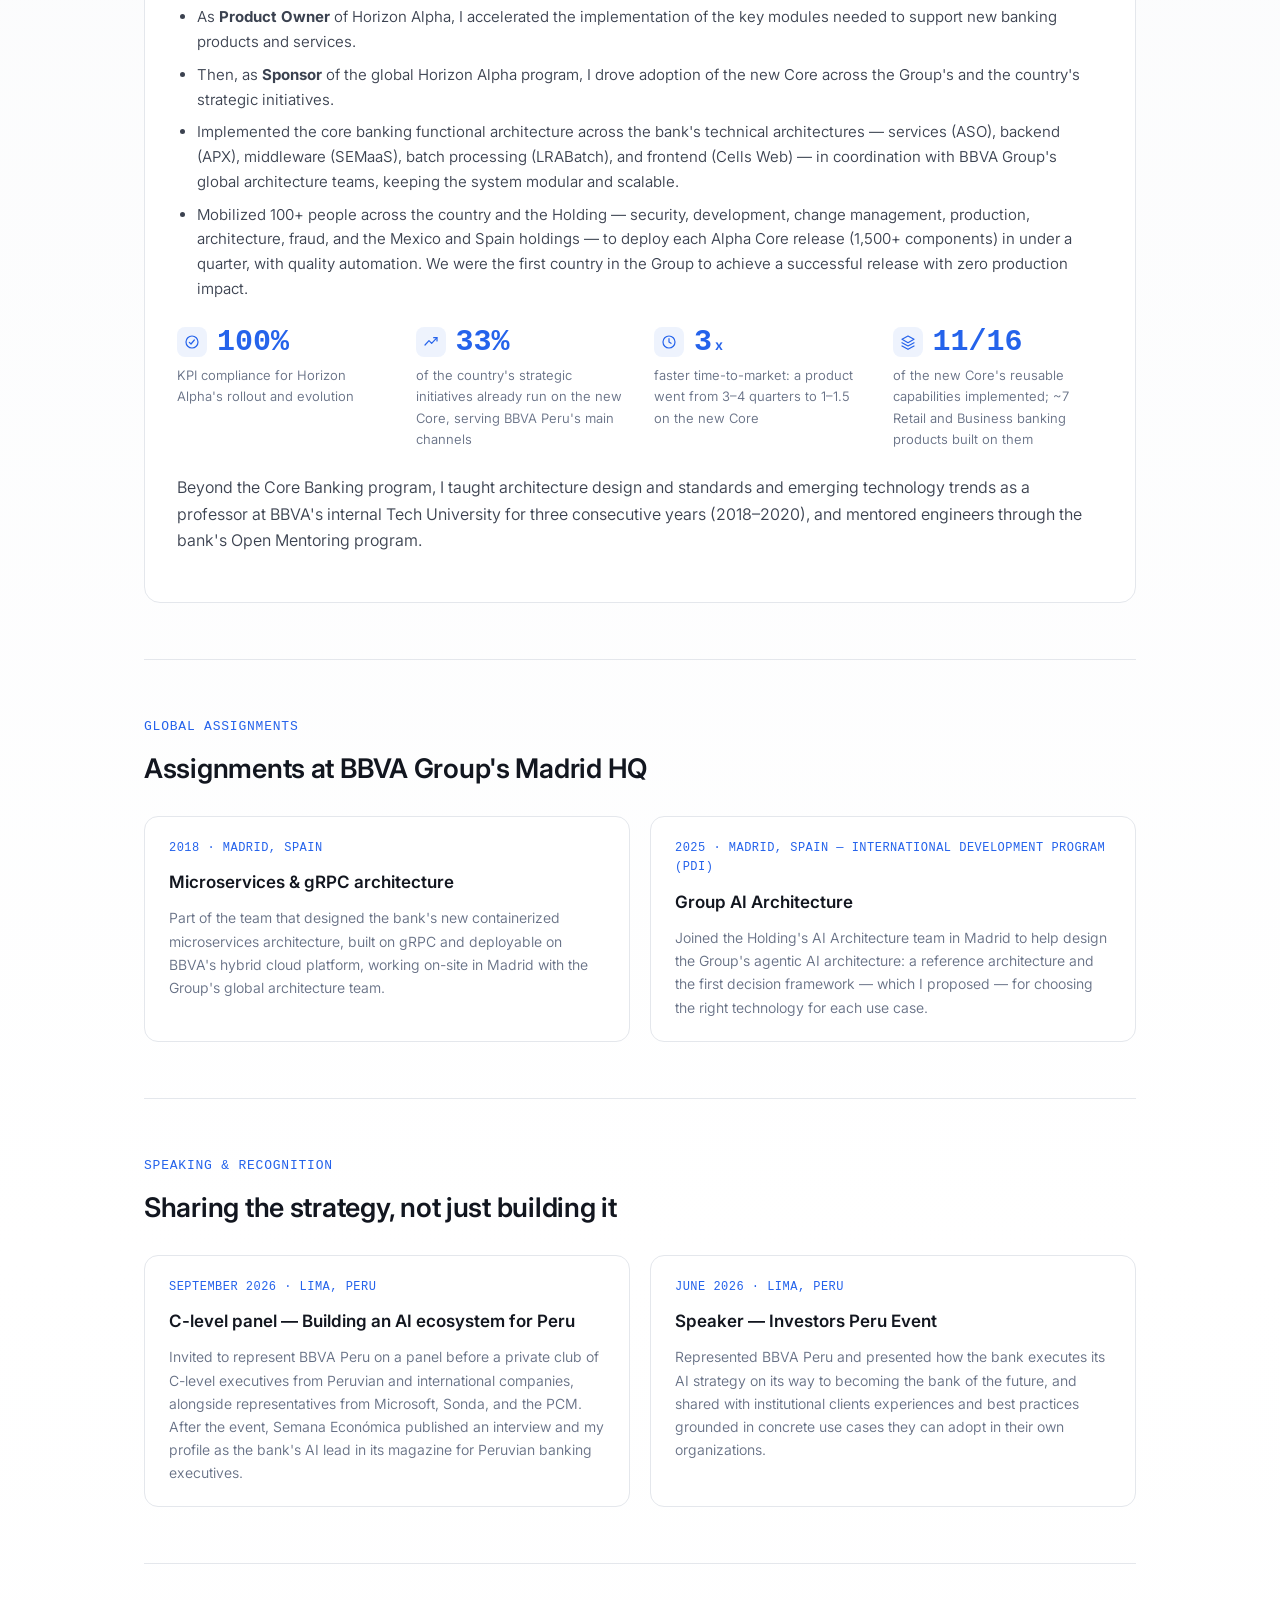
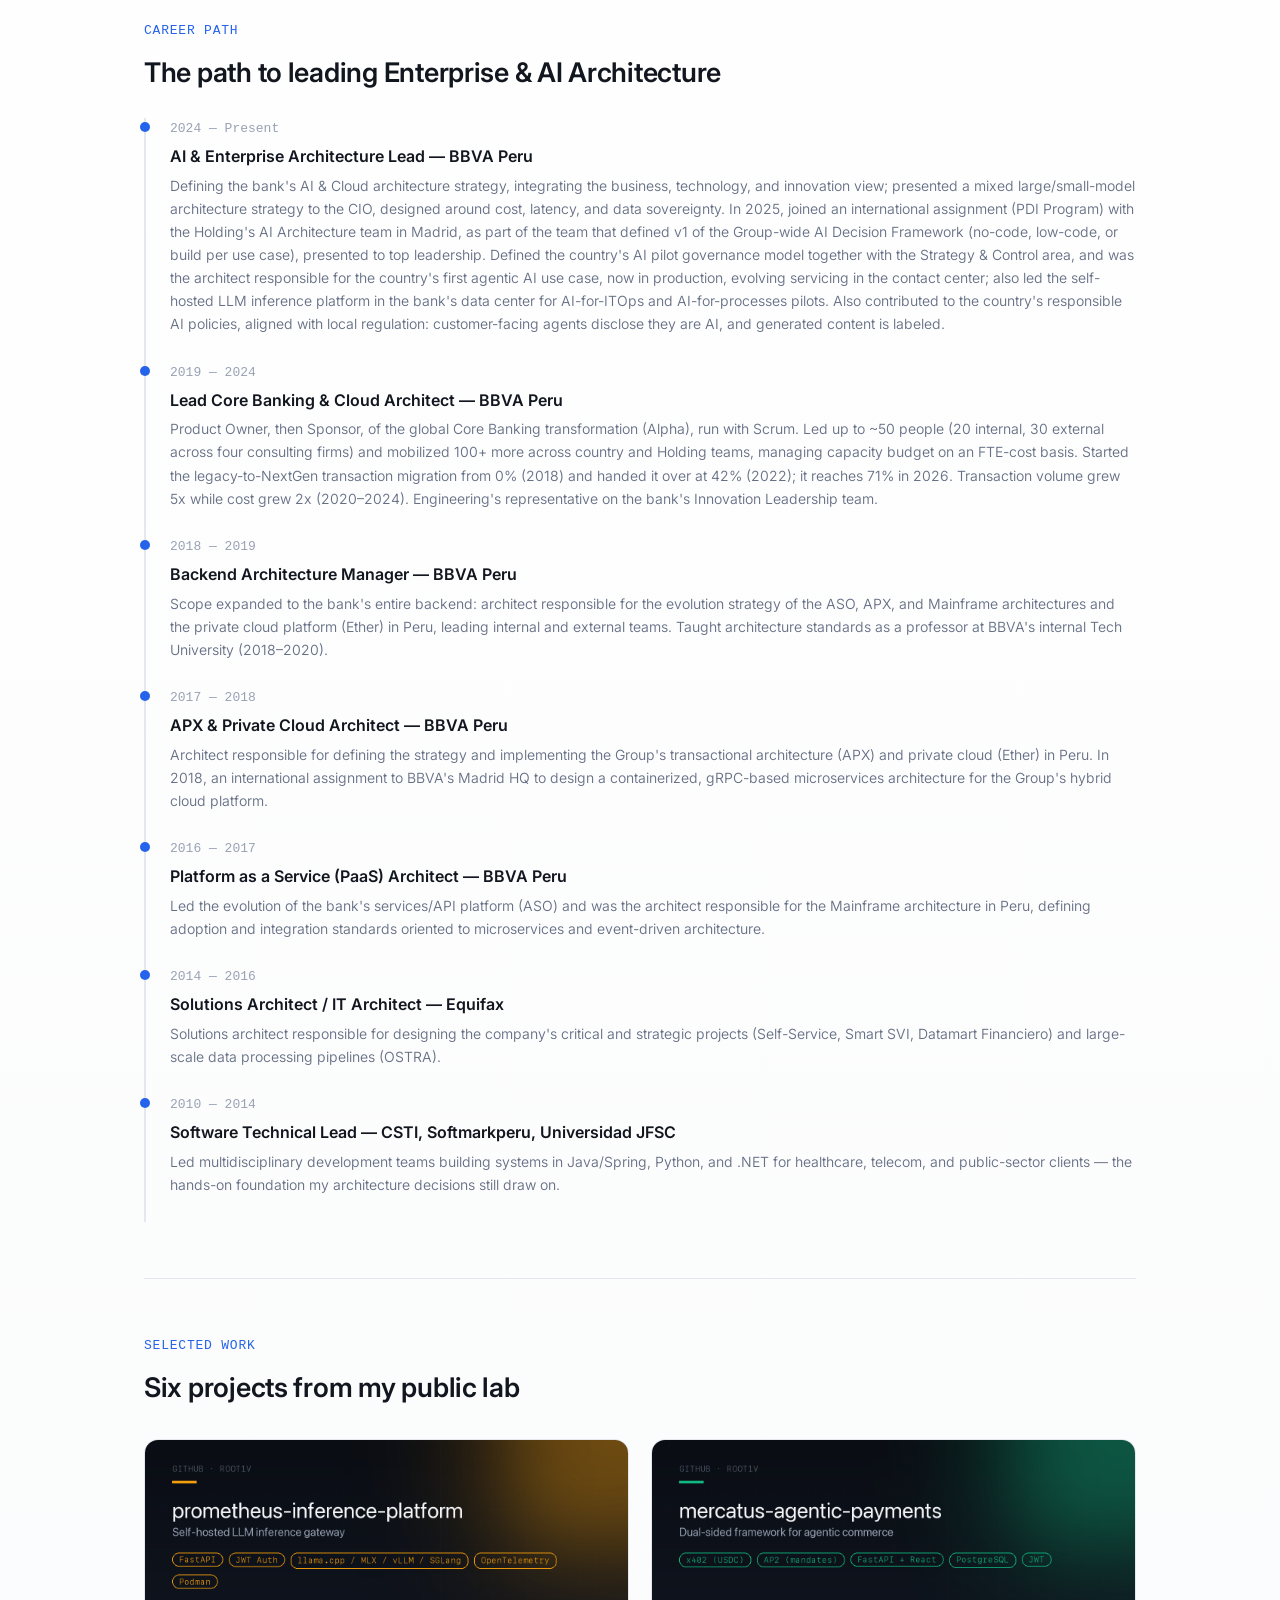
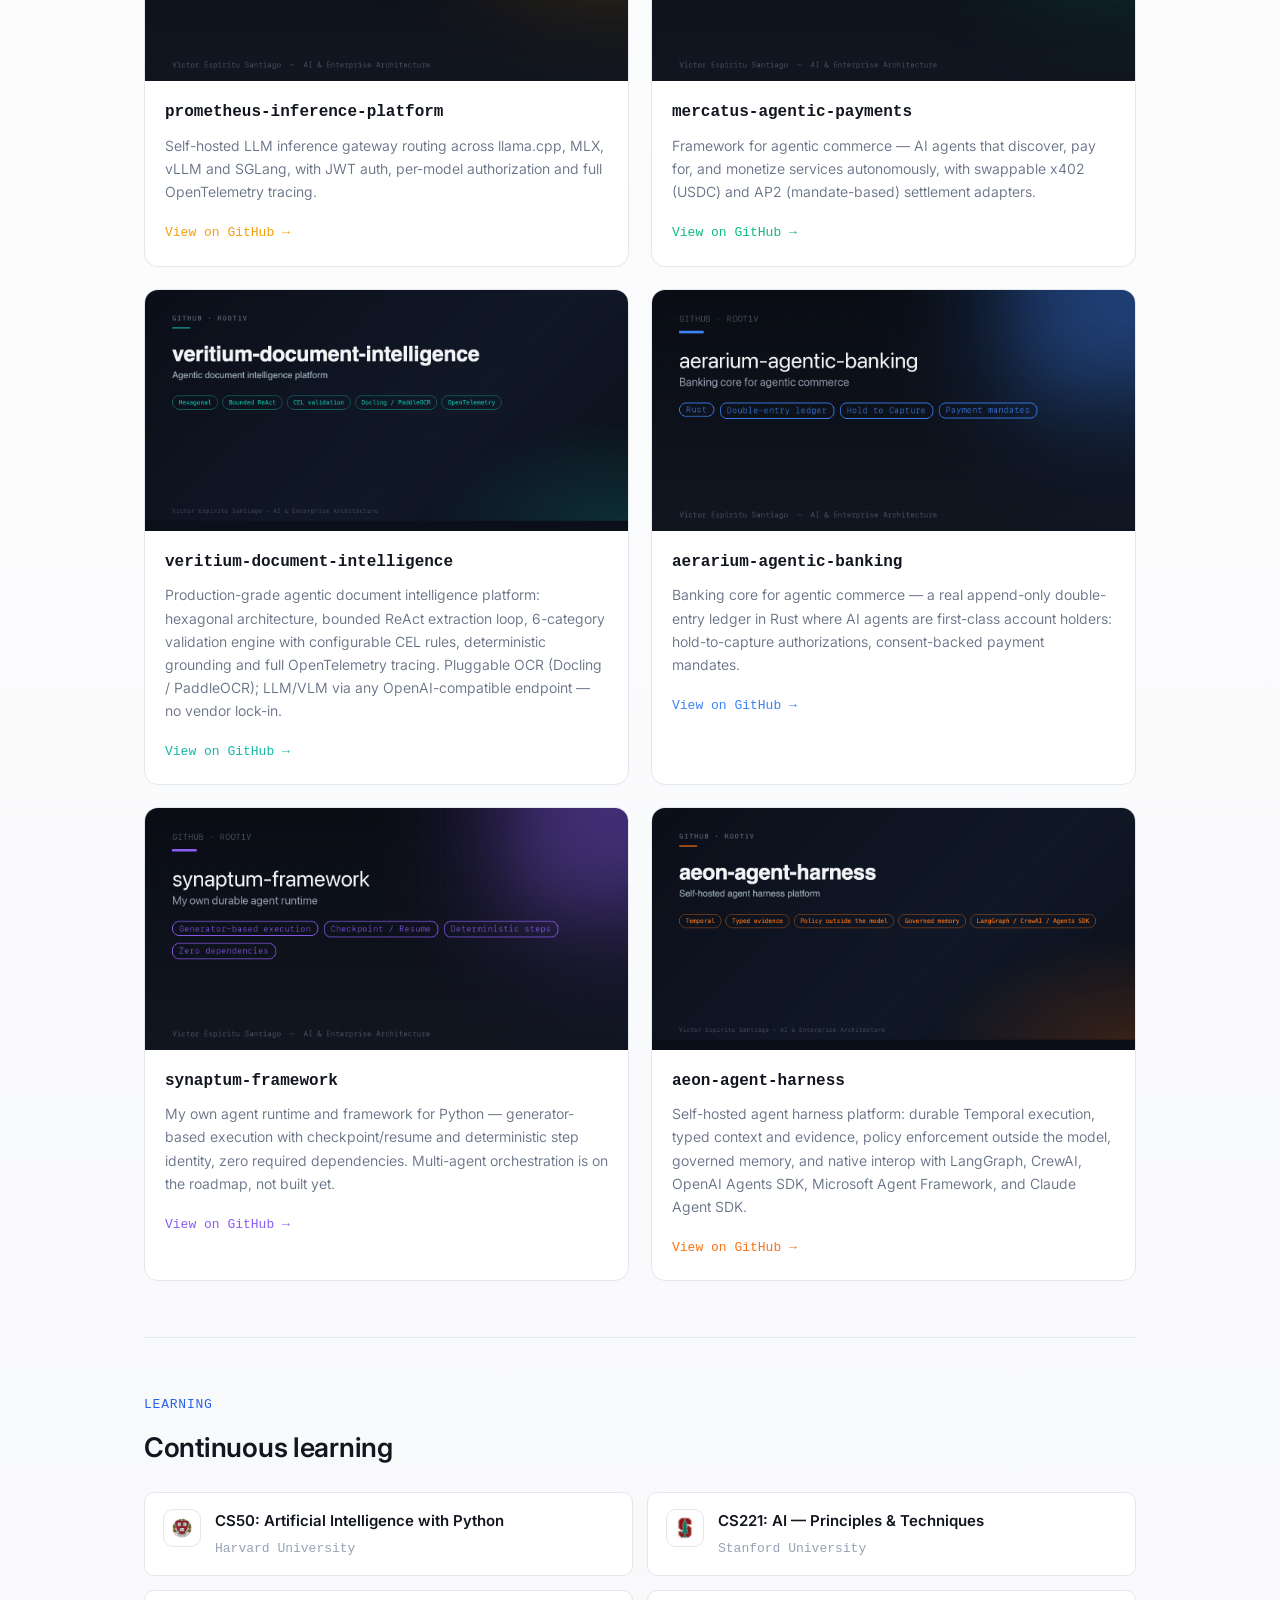
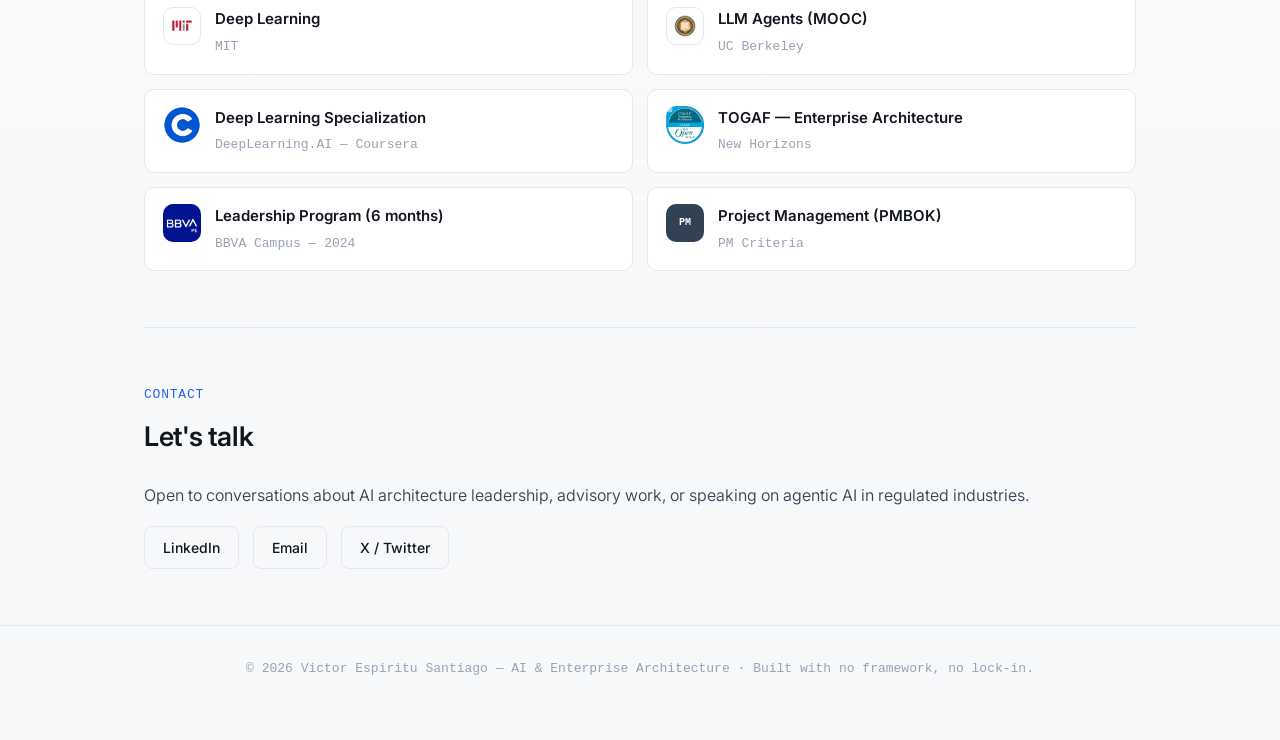
==== commit 82171262: "Software Technical Lead role closed in 2014 Co-Authored-By: Claude Fable 5.1 <noreply@anthropic.com>" ====
--- a/index.html
+++ b/index.html
@@ -289,7 +289,7 @@
         <p data-i18n="tl6.p">Solutions architect responsible for designing the company's critical and strategic projects (Self-Service, Smart SVI, Datamart Financiero) and large-scale data processing pipelines (OSTRA).</p>
       </div>
       <div class="tl-item">
-        <div class="tl-date">2010 — 2015</div>
+        <div class="tl-date">2010 — 2014</div>
         <h4 data-i18n="tl7.h4">Software Technical Lead — CSTI, Softmarkperu, Universidad JFSC</h4>
         <p data-i18n="tl7.p">Led multidisciplinary development teams building systems in Java/Spring, Python, and .NET for healthcare, telecom, and public-sector clients — the hands-on foundation my architecture decisions still draw on.</p>
       </div>
